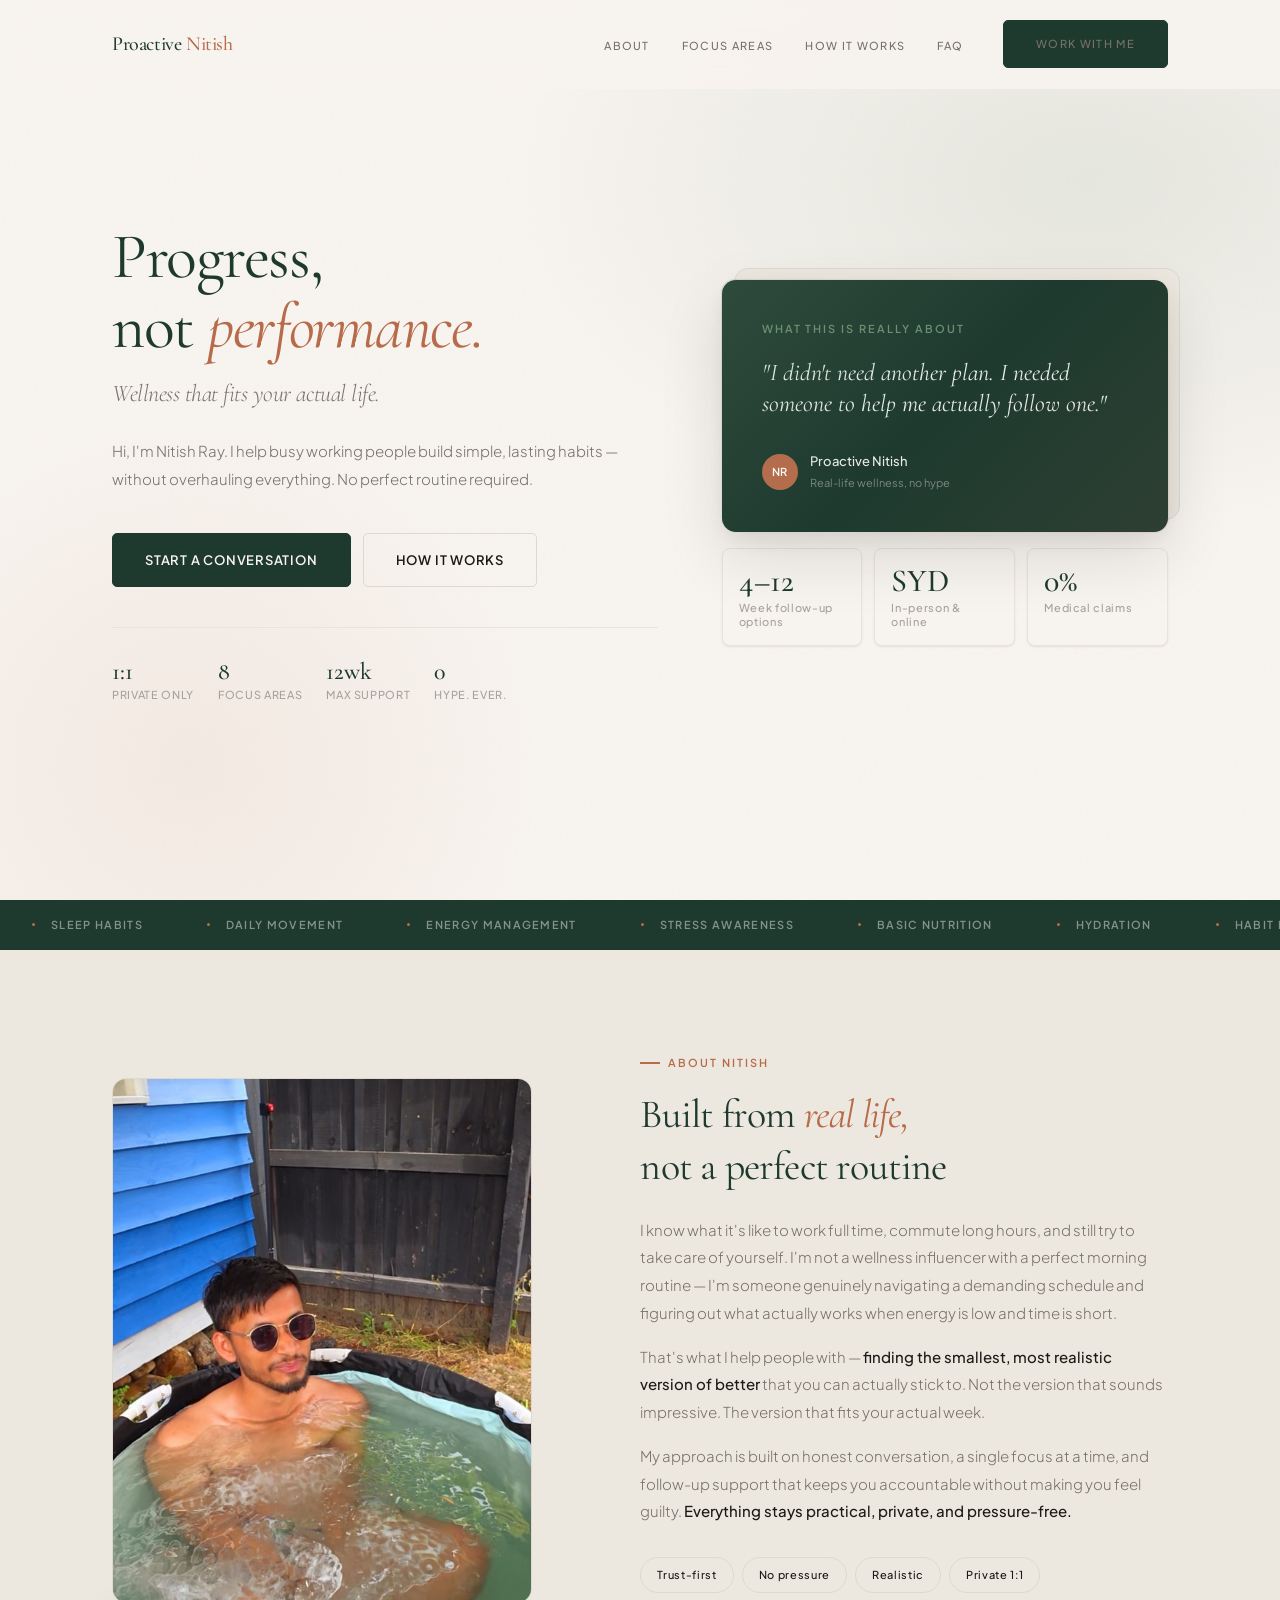
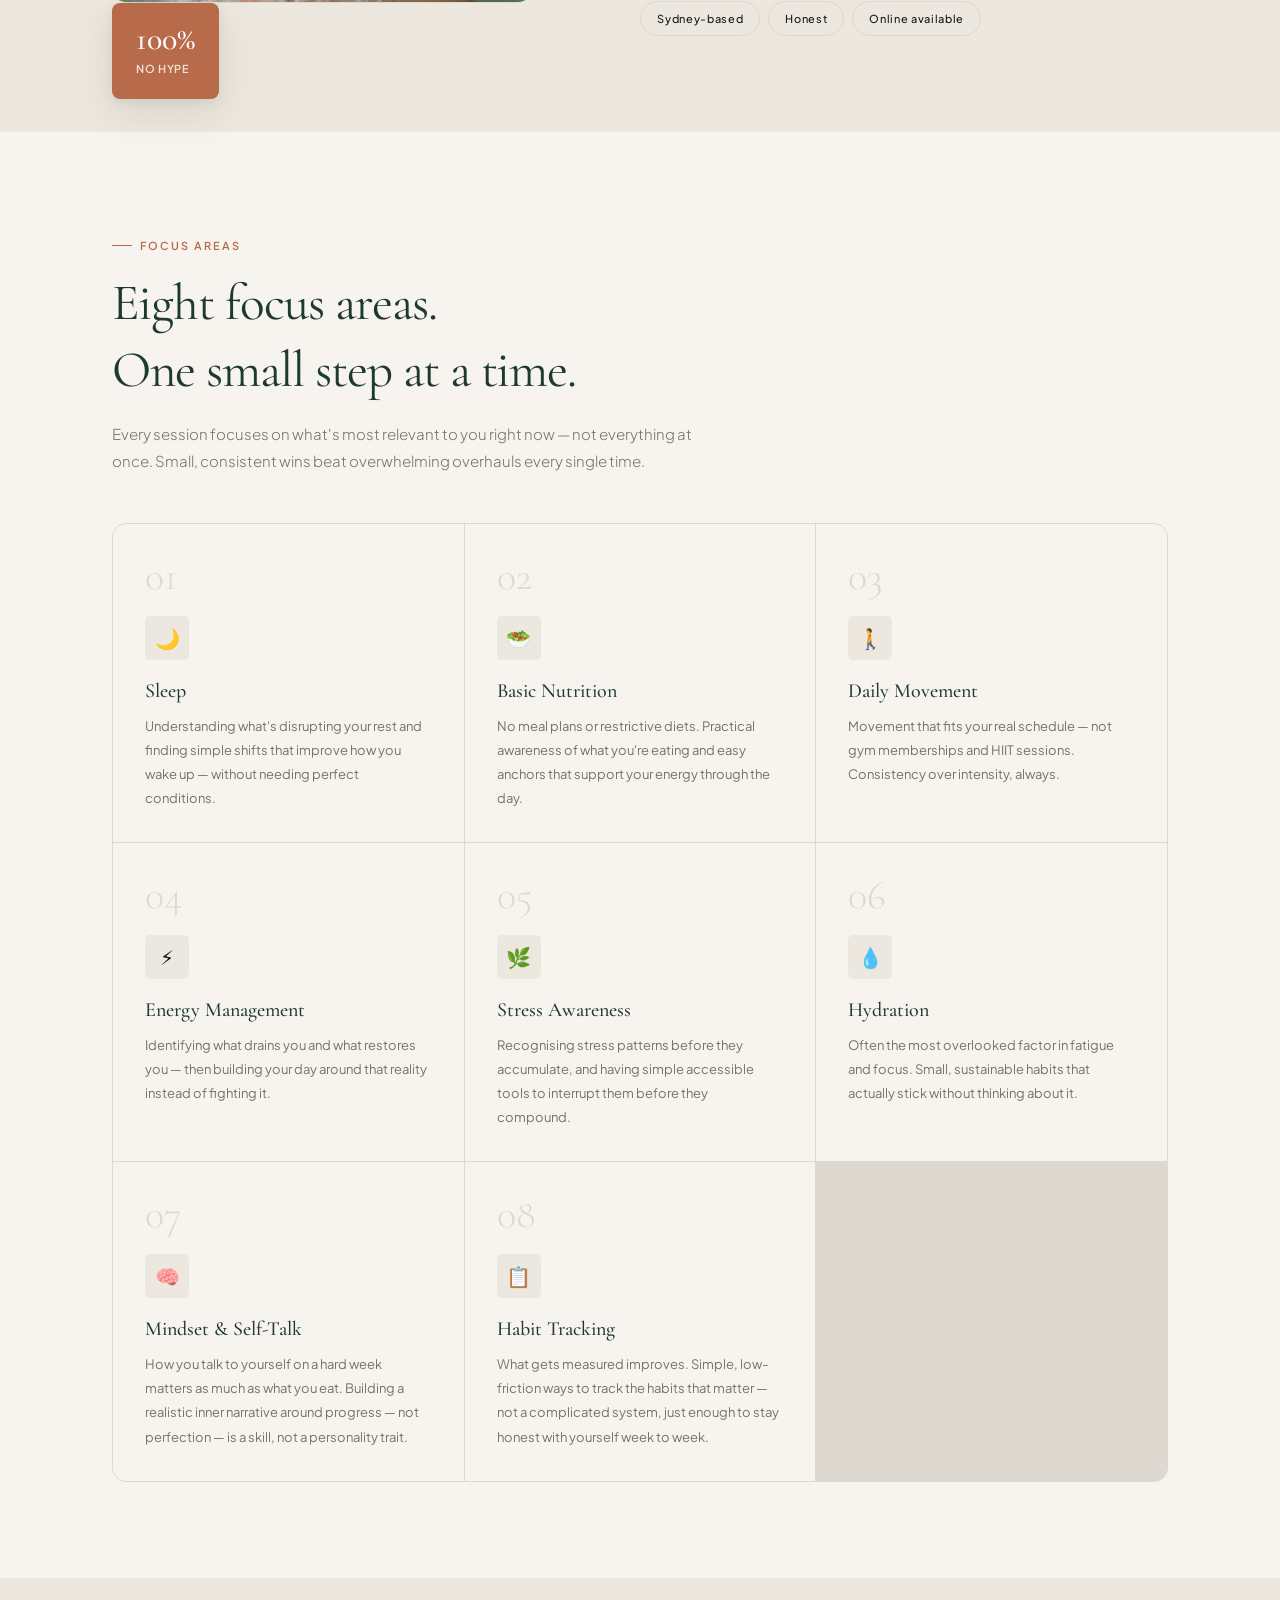
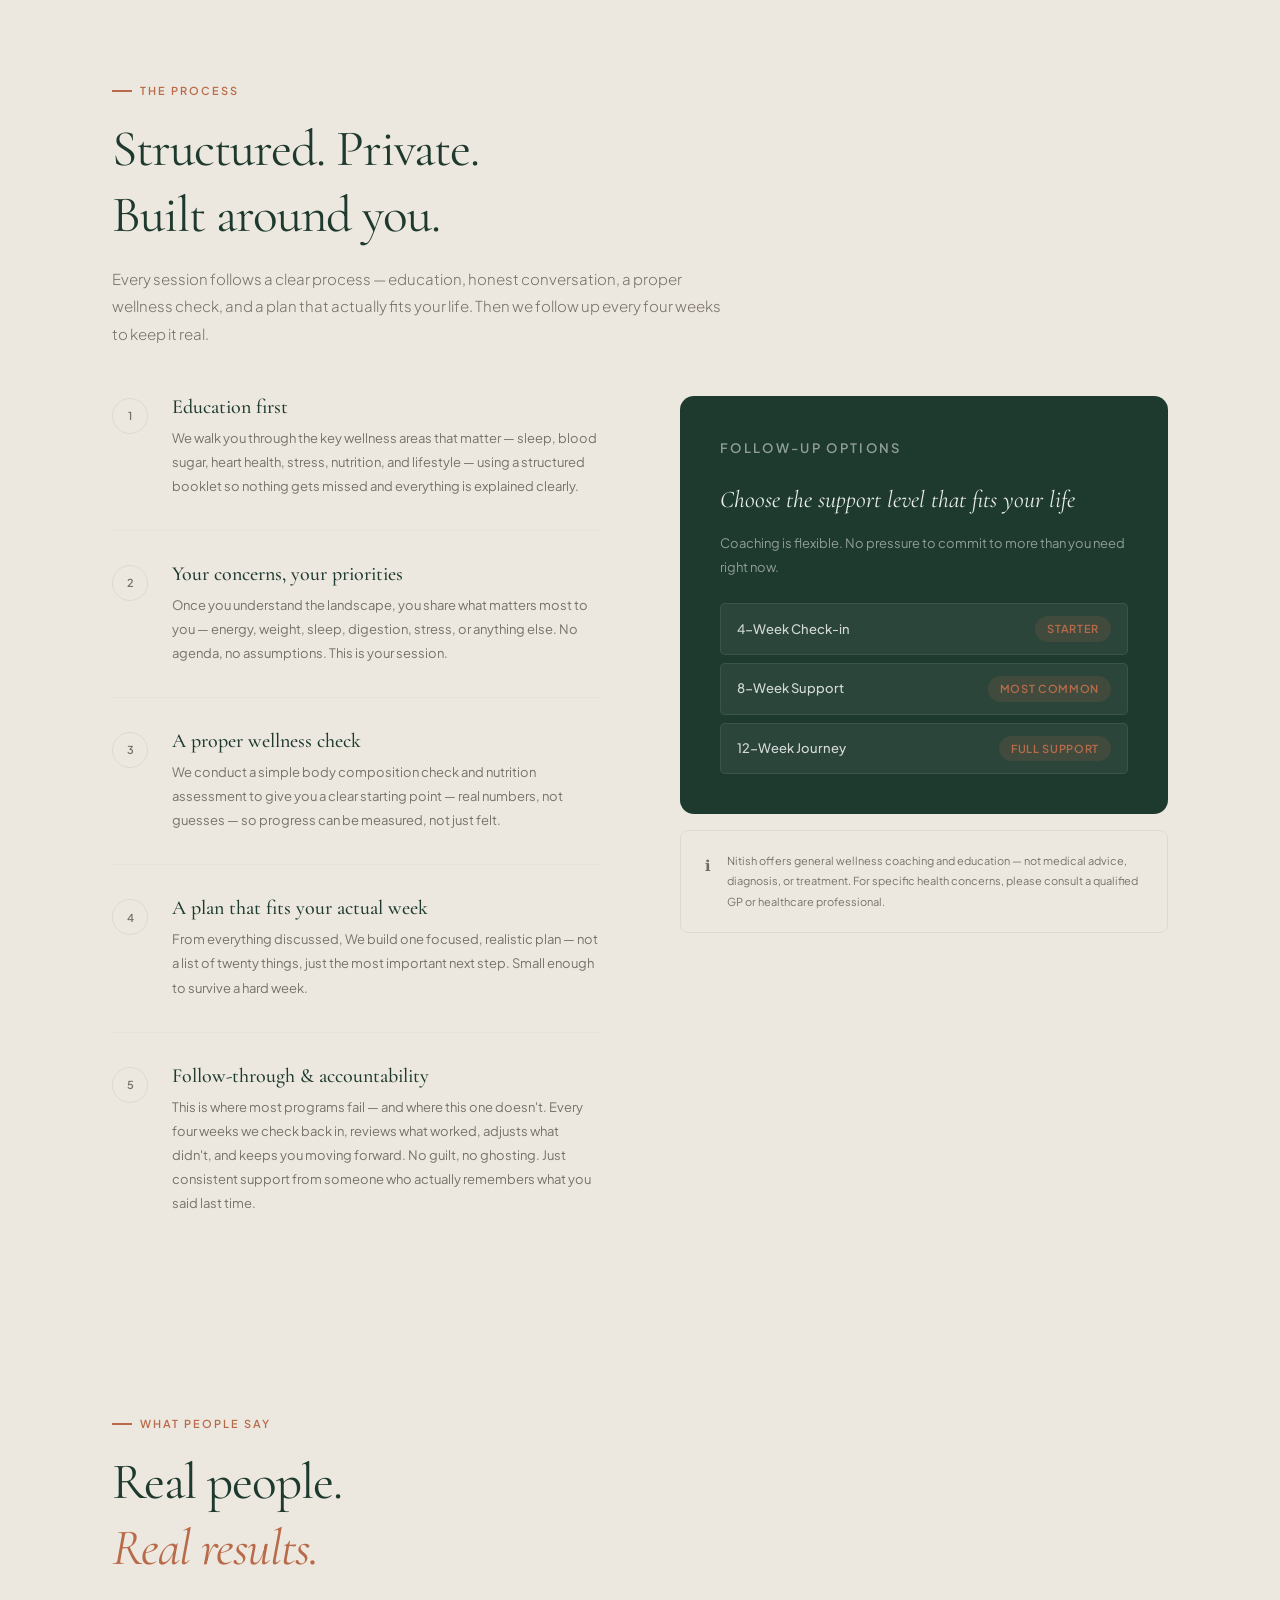
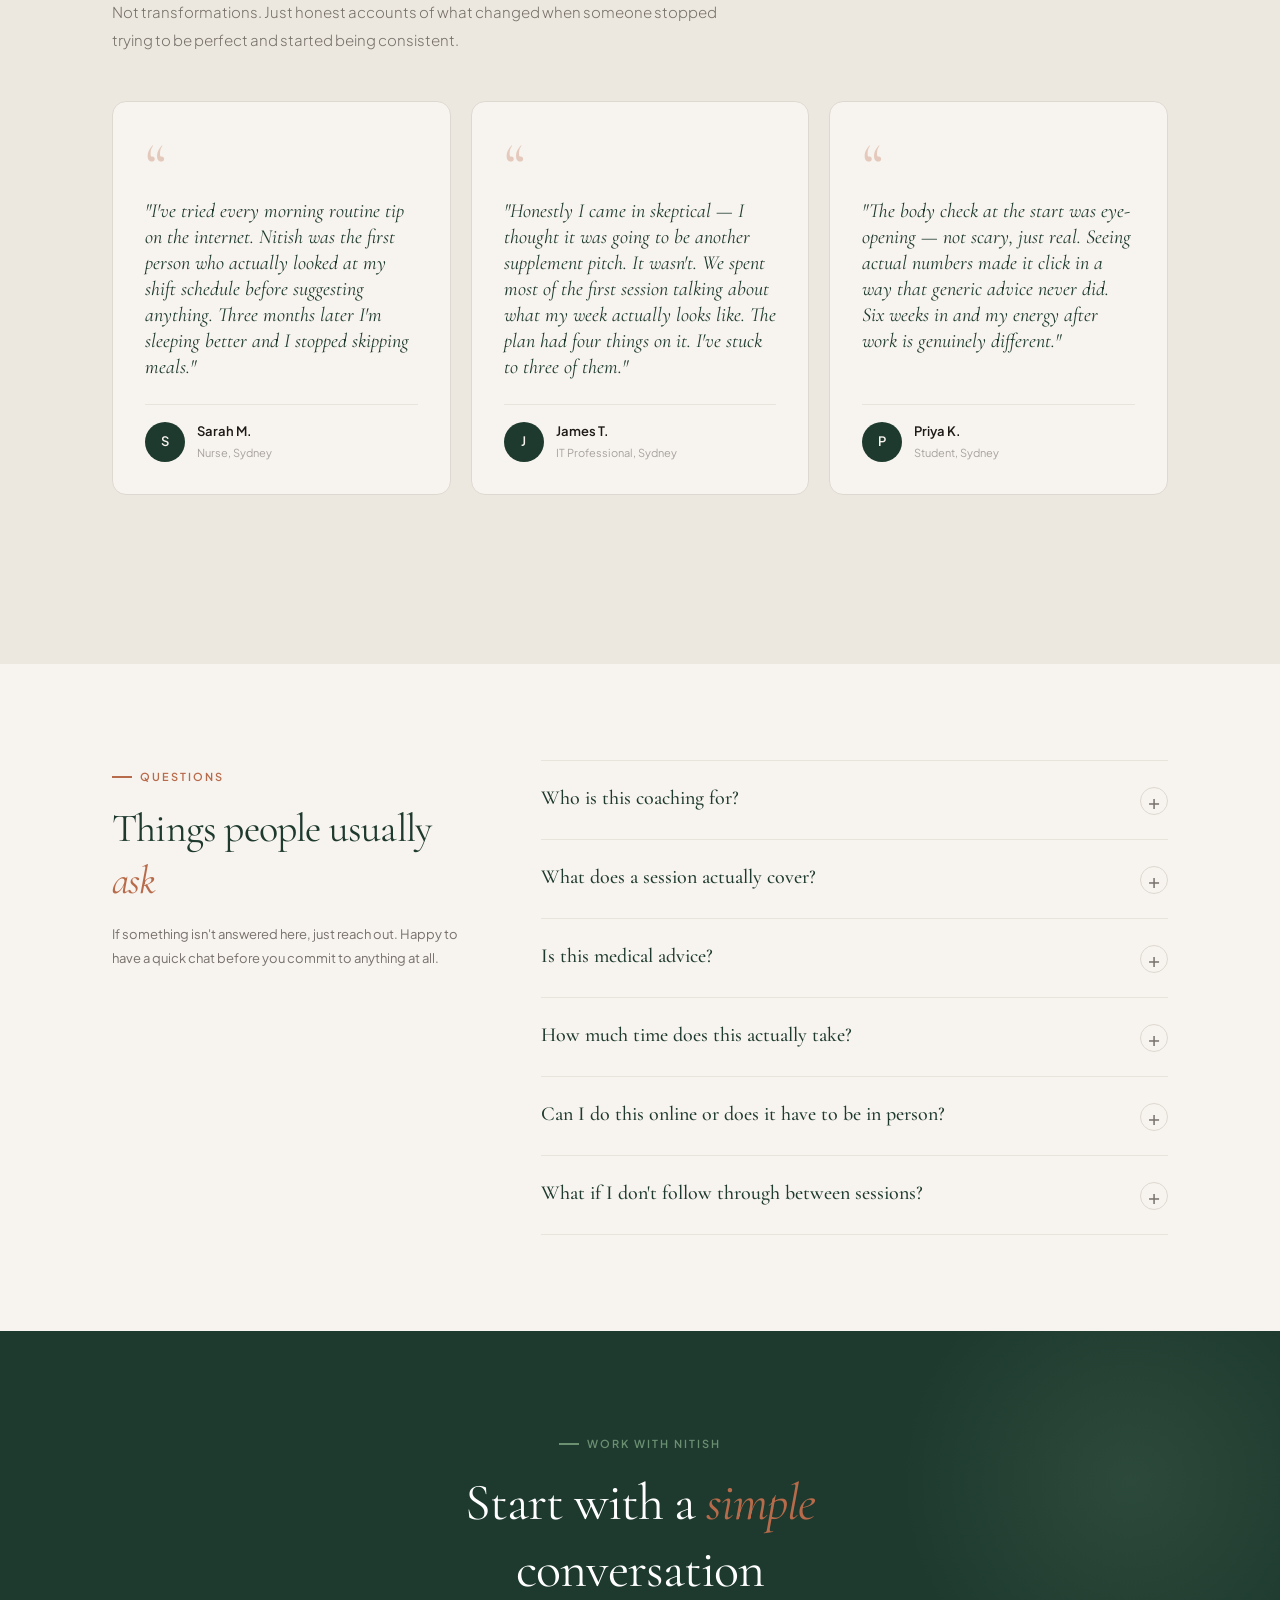
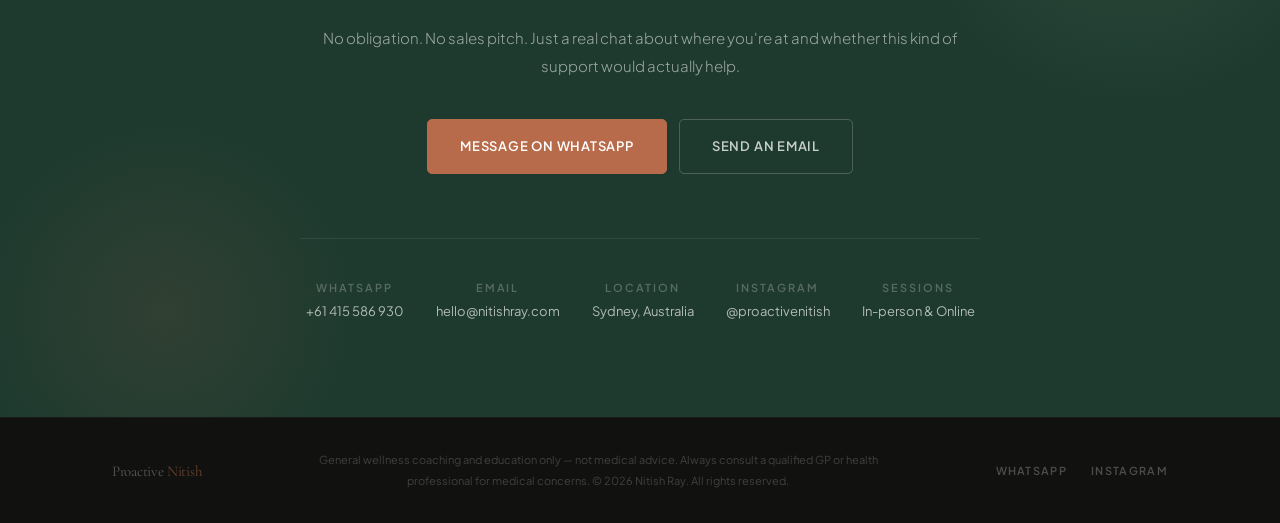
==== index.html @ 0db6d9c9 "Update text" ====
<!DOCTYPE html>
<html lang="en">
<head>
  <meta charset="UTF-8" />
  <meta name="viewport" content="width=device-width, initial-scale=1.0" />
  <meta http-equiv="X-UA-Compatible" content="IE=edge" />

  <!-- ── PRIMARY SEO ──────────────────────────────────────── -->
  <title>Nitish Ray — Wellness Coach for Busy People | Proactive Nitish</title>
  <meta name="description" content="Nitish Ray is a wellness coach in Sydney helping busy working people build simple, lasting habits around sleep, food, movement, energy, and stress — without overhauling their life." />
  <meta name="keywords" content="wellness coach Sydney, habit coach, wellness coaching Australia, busy people wellness, sleep habits, nutrition habits, stress management, Nitish Ray, Proactive Nitish" />
  <meta name="author" content="Nitish Ray" />
  <meta name="robots" content="index, follow" />
  <link rel="canonical" href="https://nitishray.com/" />

  <!-- ── OPEN GRAPH ────────────────────────────────────────── -->
  <meta property="og:type"         content="website" />
  <meta property="og:url"          content="https://nitishray.com/" />
  <meta property="og:title"        content=" Ray — Wellness Coach for Busy People" />
  <meta property="og:description"  content="Progress, not performance. Simple, realistic wellness coaching for people who work hard, feel drained, and want to feel better without a complete life overhaul." />
  <meta property="og:image"        content="https://nitishray.com/images/og-image.jpg" />
  <meta property="og:image:width"  content="1200" />
  <meta property="og:image:height" content="630" />
  <meta property="og:locale"       content="en_AU" />
  <meta property="og:site_name"    content="Proactive Nitish" />

  <!-- ── TWITTER CARD ─────────────────────────────────────── -->
  <meta name="twitter:card"        content="summary_large_image" />
  <meta name="twitter:title"       content="Nitish Ray — Wellness Coach for Busy People" />
  <meta name="twitter:description" content="Progress, not performance. Simple wellness coaching for busy working people." />
  <meta name="twitter:image"       content="https://nitishray.com/images/og-image.jpg" />

  <!-- ── STRUCTURED DATA — AI & search discoverability ────── -->
  <script type="application/ld+json">
  {
    "@context": "https://schema.org",
    "@graph": [
      {
        "@type": "WebSite",
        "@id": "https://nitishray.com/#website",
        "url": "https://nitishray.com",
        "name": "Proactive Nitish",
        "description": "Wellness coaching for busy working people by Nitish Ray, based in Sydney, Australia.",
        "inLanguage": "en-AU",
        "publisher": { "@id": "https://nitishray.com/#nitishray" }
      },
      {
        "@type": "Person",
        "@id": "https://nitishray.com/#nitishray",
        "name": "Nitish Ray",
        "alternateName": "Proactive Nitish",
        "url": "https://nitishray.com",
        "image": {
          "@type": "ImageObject",
          "url": "https://nitishray.com/images/nitish-ray.jpg",
          "width": 800,
          "height": 1000
        },
        "description": "Nitish Ray is a wellness coach based in Sydney, Australia, helping busy working people build simple, lasting habits around sleep, nutrition, movement, energy, and stress.",
        "jobTitle": "Wellness Coach",
        "knowsAbout": [
          "Wellness Coaching",
          "Habit Formation",
          "Sleep Habits",
          "Nutrition Basics",
          "Stress Management",
          "Energy Management",
          "Hydration",
          "Daily Movement"
        ],
        "address": {
          "@type": "PostalAddress",
          "addressLocality": "Sydney",
          "addressRegion": "New South Wales",
          "addressCountry": "AU"
        },
        "sameAs": [
          "https://www.instagram.com/proactivenitish"
        ]
      },
      {
        "@type": "Service",
        "@id": "https://nitishray.com/#coaching",
        "name": "Private Wellness Coaching",
        "provider": { "@id": "https://nitishray.com/#nitishray" },
        "serviceType": "Wellness Coaching",
        "description": "Private one-on-one wellness coaching sessions covering habits, sleep, nutrition basics, daily movement, energy management, stress awareness, and hydration. Tailored for busy working people. Available in-person in Sydney and online.",
        "areaServed": { "@type": "Country", "name": "Australia" },
        "offers": {
          "@type": "Offer",
          "description": "Private wellness coaching — 4-week, 8-week, and 12-week follow-up programs available",
          "availability": "https://schema.org/InStock"
        }
      },
      {
        "@type": "FAQPage",
        "@id": "https://nitishray.com/#faq",
        "mainEntity": [
          {
            "@type": "Question",
            "name": "Who is Nitish Ray's wellness coaching for?",
            "acceptedAnswer": {
              "@type": "Answer",
              "text": "Nitish works with busy working people — those with full-time jobs, long commutes, and limited energy who want to feel better without a complete life overhaul. If you have tried big programs and they have not stuck, this coaching is built for people like you."
            }
          },
          {
            "@type": "Question",
            "name": "What does a wellness coaching session with Nitish Ray cover?",
            "acceptedAnswer": {
              "@type": "Answer",
              "text": "Sessions focus on what is most relevant to you right now — sleep habits, nutrition basics, daily movement, energy management, stress awareness, or hydration. The goal is always one clear, small action you can take this week."
            }
          },
          {
            "@type": "Question",
            "name": "Is Nitish Ray's coaching medical advice?",
            "acceptedAnswer": {
              "@type": "Answer",
              "text": "No. Nitish Ray offers general wellness coaching and education — not medical advice, diagnosis, or treatment. For specific health concerns, always consult a qualified GP or healthcare professional."
            }
          },
          {
            "@type": "Question",
            "name": "How much time does wellness coaching with Nitish take?",
            "acceptedAnswer": {
              "@type": "Answer",
              "text": "Sessions are typically 30 to 60 minutes. The habits built together are designed to take minutes, not hours. If something does not fit your real week, it gets made smaller."
            }
          },
          {
            "@type": "Question",
            "name": "Is Nitish Ray's coaching available online?",
            "acceptedAnswer": {
              "@type": "Answer",
              "text": "Yes. Nitish is based in Sydney so in-person sessions are available locally. Online coaching is also available for people elsewhere in Australia or internationally."
            }
          },
          {
            "@type": "Question",
            "name": "What if I do not follow through between coaching sessions?",
            "acceptedAnswer": {
              "@type": "Answer",
              "text": "That is part of the conversation — not something to hide. Real coaching includes honest check-ins about what did not happen and why. The approach adjusts rather than shames."
            }
          }
        ]
      }
    ]
  }
  </script>

  <!-- ── FONTS ─────────────────────────────────────────────── -->
  <link rel="preconnect" href="https://fonts.googleapis.com" />
  <link rel="preconnect" href="https://fonts.gstatic.com" crossorigin />
  <link
    href="https://fonts.googleapis.com/css2?family=Cormorant+Garamond:ital,wght@0,300;0,400;0,500;0,600;1,300;1,400;1,500&family=Plus+Jakarta+Sans:wght@300;400;500;600&display=swap"
    rel="stylesheet"
  />

  <!-- ── STYLES ────────────────────────────────────────────── -->
  <link rel="stylesheet" href="css/tokens.css" />
  <link rel="stylesheet" href="css/reset.css" />
  <link rel="stylesheet" href="css/style.css" />

</head>

<body>


<!-- ═══════════════════════════════════════════════════════
     NAV
════════════════════════════════════════════════════════ -->
<header id="nav" class="nav" role="banner">
  <div class="container">
    <nav class="nav__inner" aria-label="Main navigation">

      <a href="/" class="nav__logo" aria-label="Proactive Nitish — Home">
        Proactive <span>Nitish</span>
      </a>

      <ul class="nav__links" role="list">
        <li><a href="#about">About</a></li>
        <li><a href="#pillars">Focus Areas</a></li>
        <li><a href="#how">How It Works</a></li>
        <li><a href="#faq">FAQ</a></li>
        <li><a href="#contact" class="btn btn-primary">Work With Me</a></li>
      </ul>

      <button
        id="navToggle"
        class="nav__toggle"
        aria-label="Open menu"
        aria-expanded="false"
        aria-controls="navDrawer"
      >
        <span></span>
        <span></span>
        <span></span>
      </button>

    </nav>
  </div>

  <nav id="navDrawer" class="nav__drawer" aria-label="Mobile navigation">
    <a href="#about">About</a>
    <a href="#pillars">Focus Areas</a>
    <a href="#how">How It Works</a>
    <a href="#faq">FAQ</a>
    <a href="#contact" class="btn btn-primary">Work With Me</a>
  </nav>
</header>


<!-- ═══════════════════════════════════════════════════════
     HERO
════════════════════════════════════════════════════════ -->
<main>
<section id="hero" class="hero" aria-label="Introduction">
  <div class="hero__bg" aria-hidden="true"></div>

  <div class="container">
    <div class="hero__grid">

      <div class="hero__content">

        <h1 class="hero__headline reveal reveal-delay-1">
          Progress,<br />not <em>performance.</em>
        </h1>

        <p class="hero__tagline reveal reveal-delay-2">
          Wellness that fits your actual life.
        </p>

        <p class="hero__sub reveal reveal-delay-3">
          Hi, I'm Nitish Ray. I help busy working people build simple, lasting habits — without overhauling everything. No perfect routine required.
        </p>

        <div class="hero__actions reveal reveal-delay-4">
          <a href="#contact" class="btn btn-primary">Start a Conversation</a>
          <a href="#how" class="btn btn-ghost">How It Works</a>
        </div>

        <div class="hero__trust reveal reveal-delay-4" aria-label="Quick facts">
          <div class="trust-item">
            <span class="trust-num">1:1</span>
            <span class="trust-label">Private only</span>
          </div>
          <div class="trust-item">
            <span class="trust-num">8</span>
            <span class="trust-label">Focus areas</span>
          </div>
          <div class="trust-item">
            <span class="trust-num">12wk</span>
            <span class="trust-label">Max support</span>
          </div>
          <div class="trust-item">
            <span class="trust-num">0</span>
            <span class="trust-label">Hype. Ever.</span>
          </div>
        </div>

      </div>

      <!-- Visual — desktop only -->
      <div class="hero__visual reveal reveal-delay-2" aria-hidden="true">
        <div class="hero__card-wrap">
          <div class="hero__card-back"></div>
          <div class="hero__card">
            <p class="hero__card-tag">What this is really about</p>
            <blockquote class="hero__card-quote">
              "I didn't need another plan. I needed someone to help me actually follow one."
            </blockquote>
            <div class="hero__card-author">
              <div class="card-author__avatar">NR</div>
              <div>
                <p class="card-author__name">Proactive Nitish</p>
                <p class="card-author__role">Real-life wellness, no hype</p>
              </div>
            </div>
          </div>
        </div>

        <div class="hero__stats">
          <div class="stat-chip">
            <div class="stat-chip__num">4–12</div>
            <div class="stat-chip__label">Week follow-up options</div>
          </div>
          <div class="stat-chip">
            <div class="stat-chip__num">SYD</div>
            <div class="stat-chip__label">In-person &amp; online</div>
          </div>
          <div class="stat-chip">
            <div class="stat-chip__num">0%</div>
            <div class="stat-chip__label">Medical claims</div>
          </div>
        </div>
      </div>

    </div>
  </div>
</section>


<!-- ═══════════════════════════════════════════════════════
     MARQUEE
════════════════════════════════════════════════════════ -->
<div class="marquee" aria-hidden="true" role="presentation">
  <div class="marquee__track">
    <span class="marquee__item"><span class="marquee__dot"></span>Sleep Habits</span>
    <span class="marquee__item"><span class="marquee__dot"></span>Daily Movement</span>
    <span class="marquee__item"><span class="marquee__dot"></span>Energy Management</span>
    <span class="marquee__item"><span class="marquee__dot"></span>Stress Awareness</span>
    <span class="marquee__item"><span class="marquee__dot"></span>Basic Nutrition</span>
    <span class="marquee__item"><span class="marquee__dot"></span>Hydration</span>
    <span class="marquee__item"><span class="marquee__dot"></span>Habit Building</span>
    <span class="marquee__item"><span class="marquee__dot"></span>Simple Tracking</span>
    <span class="marquee__item"><span class="marquee__dot"></span>Progress Not Performance</span>
    <span class="marquee__item"><span class="marquee__dot"></span>Sleep Habits</span>
    <span class="marquee__item"><span class="marquee__dot"></span>Daily Movement</span>
    <span class="marquee__item"><span class="marquee__dot"></span>Energy Management</span>
    <span class="marquee__item"><span class="marquee__dot"></span>Stress Awareness</span>
    <span class="marquee__item"><span class="marquee__dot"></span>Basic Nutrition</span>
    <span class="marquee__item"><span class="marquee__dot"></span>Hydration</span>
    <span class="marquee__item"><span class="marquee__dot"></span>Habit Building</span>
    <span class="marquee__item"><span class="marquee__dot"></span>Simple Tracking</span>
    <span class="marquee__item"><span class="marquee__dot"></span>Progress Not Performance</span>
  </div>
</div>


<!-- ═══════════════════════════════════════════════════════
     ABOUT
════════════════════════════════════════════════════════ -->
<section id="about" class="bg-subtle" aria-labelledby="about-heading">
  <div class="container">
    <div class="about__grid">

      <div class="about__image-wrap reveal">
        <figure class="about__image">
          <img
            src="images/nitish-ray.jpg"
            alt="Nitish Ray — Wellness Coach, Sydney"
            width="800"
            height="1000"
            loading="lazy"
          />
        </figure>
        <div class="about__badge" aria-hidden="true">
          <span class="about__badge-num">100%</span>
          <span class="about__badge-text">No hype</span>
        </div>
      </div>

      <div class="about__content">
        <span class="tag reveal">About Nitish</span>

        <h2 id="about-heading" class="reveal reveal-delay-1">
          Built from <em>real life,</em><br />not a perfect routine
        </h2>

        <p class="reveal reveal-delay-2">
          I know what it's like to work full time, commute long hours, and still try to take care of yourself. I'm not a wellness influencer with a perfect morning routine — I'm someone genuinely navigating a demanding schedule and figuring out what actually works when energy is low and time is short.
        </p>

        <p class="reveal reveal-delay-3">
          That's what I help people with — <strong>finding the smallest, most realistic version of better</strong> that you can actually stick to. Not the version that sounds impressive. The version that fits your actual week.
        </p>

        <p class="reveal reveal-delay-3">
          My approach is built on honest conversation, a single focus at a time, and follow-up support that keeps you accountable without making you feel guilty. <strong>Everything stays practical, private, and pressure-free.</strong>
        </p>

        <div class="about__values reveal reveal-delay-4" role="list" aria-label="Brand values">
          <span class="value-chip" role="listitem">Trust-first</span>
          <span class="value-chip" role="listitem">No pressure</span>
          <span class="value-chip" role="listitem">Realistic</span>
          <span class="value-chip" role="listitem">Private 1:1</span>
          <span class="value-chip" role="listitem">Sydney-based</span>
          <span class="value-chip" role="listitem">Honest</span>
          <span class="value-chip" role="listitem">Online available</span>
        </div>
      </div>

    </div>
  </div>
</section>


<!-- ═══════════════════════════════════════════════════════
     PILLARS
════════════════════════════════════════════════════════ -->
<section id="pillars" aria-labelledby="pillars-heading">
  <div class="container">

    <div class="section-header reveal">
      <span class="tag">Focus Areas</span>
      <h2 id="pillars-heading">Eight focus areas.<br />One small step at a time.</h2>
      <p>Every session focuses on what's most relevant to you right now — not everything at once. Small, consistent wins beat overwhelming overhauls every single time.</p>
    </div>

    <div class="pillars__grid" role="list" aria-label="Wellness focus areas">

      <article class="pillar-card reveal" role="listitem">
        <div class="pillar-card__num" aria-hidden="true">01</div>
        <div class="pillar-card__icon" aria-hidden="true">🌙</div>
        <h3 class="pillar-card__title">Sleep</h3>
        <p class="pillar-card__desc">Understanding what's disrupting your rest and finding simple shifts that improve how you wake up — without needing perfect conditions.</p>
      </article>

      <article class="pillar-card reveal reveal-delay-1" role="listitem">
        <div class="pillar-card__num" aria-hidden="true">02</div>
        <div class="pillar-card__icon" aria-hidden="true">🥗</div>
        <h3 class="pillar-card__title">Basic Nutrition</h3>
        <p class="pillar-card__desc">No meal plans or restrictive diets. Practical awareness of what you're eating and easy anchors that support your energy through the day.</p>
      </article>

      <article class="pillar-card reveal reveal-delay-2" role="listitem">
        <div class="pillar-card__num" aria-hidden="true">03</div>
        <div class="pillar-card__icon" aria-hidden="true">🚶</div>
        <h3 class="pillar-card__title">Daily Movement</h3>
        <p class="pillar-card__desc">Movement that fits your real schedule — not gym memberships and HIIT sessions. Consistency over intensity, always.</p>
      </article>

      <article class="pillar-card reveal" role="listitem">
        <div class="pillar-card__num" aria-hidden="true">04</div>
        <div class="pillar-card__icon" aria-hidden="true">⚡</div>
        <h3 class="pillar-card__title">Energy Management</h3>
        <p class="pillar-card__desc">Identifying what drains you and what restores you — then building your day around that reality instead of fighting it.</p>
      </article>

      <article class="pillar-card reveal reveal-delay-1" role="listitem">
        <div class="pillar-card__num" aria-hidden="true">05</div>
        <div class="pillar-card__icon" aria-hidden="true">🌿</div>
        <h3 class="pillar-card__title">Stress Awareness</h3>
        <p class="pillar-card__desc">Recognising stress patterns before they accumulate, and having simple accessible tools to interrupt them before they compound.</p>
      </article>

      <article class="pillar-card reveal reveal-delay-2" role="listitem">
        <div class="pillar-card__num" aria-hidden="true">06</div>
        <div class="pillar-card__icon" aria-hidden="true">💧</div>
        <h3 class="pillar-card__title">Hydration</h3>
        <p class="pillar-card__desc">Often the most overlooked factor in fatigue and focus. Small, sustainable habits that actually stick without thinking about it.</p>
      </article>

      <article class="pillar-card reveal" role="listitem">
        <div class="pillar-card__num" aria-hidden="true">07</div>
        <div class="pillar-card__icon" aria-hidden="true">🧠</div>
        <h3 class="pillar-card__title">Mindset & Self-Talk</h3>
        <p class="pillar-card__desc">How you talk to yourself on a hard week matters as much as what you eat. Building a realistic inner narrative around progress — not perfection — is a skill, not a personality trait.</p>
      </article>

      <article class="pillar-card reveal reveal-delay-1" role="listitem">
        <div class="pillar-card__num" aria-hidden="true">08</div>
        <div class="pillar-card__icon" aria-hidden="true">📋</div>
        <h3 class="pillar-card__title">Habit Tracking</h3>
        <p class="pillar-card__desc">What gets measured improves. Simple, low-friction ways to track the habits that matter — not a complicated system, just enough to stay honest with yourself week to week.</p>
      </article>

    </div>
  </div>
</section>


<!-- ═══════════════════════════════════════════════════════
     HOW IT WORKS
════════════════════════════════════════════════════════ -->
<section id="how" class="bg-subtle" aria-labelledby="how-heading">
  <div class="container">

    <div class="section-header reveal">
      <span class="tag">The Process</span>
      <h2 id="how-heading">Structured. Private.<br />Built around you.</h2>
      <p>Every session follows a clear process — education, honest conversation, a proper wellness check, and a plan that actually fits your life. Then we follow up every four weeks to keep it real.</p>
    </div>

    <div class="how__grid">

      <ol class="how__steps" aria-label="How the coaching process works">

        <li class="step reveal">
          <div class="step__num" aria-hidden="true">1</div>
          <div class="step__body">
            <h3 class="step__title">Education first</h3>
            <p class="step__desc">We walk you through the key wellness areas that matter — sleep, blood sugar, heart health, stress, nutrition, and lifestyle — using a structured booklet so nothing gets missed and everything is explained clearly.</p>
          </div>
        </li>

        <li class="step reveal reveal-delay-1">
          <div class="step__num" aria-hidden="true">2</div>
          <div class="step__body">
            <h3 class="step__title">Your concerns, your priorities</h3>
            <p class="step__desc">Once you understand the landscape, you share what matters most to you — energy, weight, sleep, digestion, stress, or anything else. No agenda, no assumptions. This is your session.</p>
          </div>
        </li>

        <li class="step reveal reveal-delay-2">
          <div class="step__num" aria-hidden="true">3</div>
          <div class="step__body">
            <h3 class="step__title">A proper wellness check</h3>
            <p class="step__desc">We conduct a simple body composition check and nutrition assessment to give you a clear starting point — real numbers, not guesses — so progress can be measured, not just felt.</p>
          </div>
        </li>

        <li class="step reveal reveal-delay-3">
          <div class="step__num" aria-hidden="true">4</div>
          <div class="step__body">
            <h3 class="step__title">A plan that fits your actual week</h3>
            <p class="step__desc">From everything discussed, We build one focused, realistic plan — not a list of twenty things, just the most important next step. Small enough to survive a hard week.</p>
          </div>
        </li>

        <li class="step reveal reveal-delay-4">
          <div class="step__num" aria-hidden="true">5</div>
          <div class="step__body">
            <h3 class="step__title">Follow-through & accountability</h3>
            <p class="step__desc">This is where most programs fail — and where this one doesn't. Every four weeks we check back in, reviews what worked, adjusts what didn't, and keeps you moving forward. No guilt, no ghosting. Just consistent support from someone who actually remembers what you said last time.</p>
          </div>
        </li>

      </ol>

      <aside class="how__aside reveal reveal-delay-1" aria-label="Session options">

        <div class="how__card">
          <p class="how__card-tag">Follow-up Options</p>
          <h3>Choose the support level that fits your life</h3>
          <p>Coaching is flexible. No pressure to commit to more than you need right now.</p>
          <ul class="how__options" role="list">
            <li class="how__option">
              <span class="how__option-label">4-Week Check-in</span>
              <span class="how__option-badge">Starter</span>
            </li>
            <li class="how__option">
              <span class="how__option-label">8-Week Support</span>
              <span class="how__option-badge">Most common</span>
            </li>
            <li class="how__option">
              <span class="how__option-label">12-Week Journey</span>
              <span class="how__option-badge">Full support</span>
            </li>
          </ul>
        </div>

        <div class="disclaimer" role="note">
          <span class="disclaimer__icon" aria-hidden="true">ℹ️</span>
          <p>Nitish offers general wellness coaching and education — not medical advice, diagnosis, or treatment. For specific health concerns, please consult a qualified GP or healthcare professional.</p>
        </div>

      </aside>

    </div>
  </div>
</section>


<!-- ═══════════════════════════════════════════════════════
     TESTIMONIALS
════════════════════════════════════════════════════════ -->
<section id="testimonials" class="bg-subtle" aria-labelledby="testimonials-heading">
  <div class="container">

    <div class="section-header reveal">
      <span class="tag">What People Say</span>
      <h2 id="testimonials-heading">Real people.<br /><em>Real results.</em></h2>
      <p>Not transformations. Just honest accounts of what changed when someone stopped trying to be perfect and started being consistent.</p>
    </div>

    <div class="testimonials__grid">

      <div class="testimonial-card reveal">
        <div class="testimonial-card__quote">
          "I've tried every morning routine tip on the internet. Nitish was the first person who actually looked at my shift schedule before suggesting anything. Three months later I'm sleeping better and I stopped skipping meals."
        </div>
        <div class="testimonial-card__author">
          <div class="testimonial-card__avatar" aria-hidden="true">S</div>
          <div>
            <div class="testimonial-card__name">Sarah M.</div>
            <div class="testimonial-card__role">Nurse, Sydney</div>
          </div>
        </div>
      </div>

      <div class="testimonial-card reveal reveal-delay-1">
        <div class="testimonial-card__quote">
          "Honestly I came in skeptical — I thought it was going to be another supplement pitch. It wasn't. We spent most of the first session talking about what my week actually looks like. The plan had four things on it. I've stuck to three of them."
        </div>
        <div class="testimonial-card__author">
          <div class="testimonial-card__avatar" aria-hidden="true">J</div>
          <div>
            <div class="testimonial-card__name">James T.</div>
            <div class="testimonial-card__role">IT Professional, Sydney</div>
          </div>
        </div>
      </div>

      <div class="testimonial-card reveal reveal-delay-2">
        <div class="testimonial-card__quote">
          "The body check at the start was eye-opening — not scary, just real. Seeing actual numbers made it click in a way that generic advice never did. Six weeks in and my energy after work is genuinely different."
        </div>
        <div class="testimonial-card__author">
          <div class="testimonial-card__avatar" aria-hidden="true">P</div>
          <div>
            <div class="testimonial-card__name">Priya K.</div>
            <div class="testimonial-card__role">Student, Sydney</div>
          </div>
        </div>
      </div>

    </div>

    <p class="testimonials__disclaimer reveal">
      * These are illustrative examples. Real client results vary. Individual outcomes depend on consistency, lifestyle, and personal circumstances.
    </p>

  </div>
</section>


<!-- ═══════════════════════════════════════════════════════
     FAQ
════════════════════════════════════════════════════════ -->
<section id="faq" aria-labelledby="faq-heading">
  <div class="container">
    <div class="faq__grid">

      <div class="faq__sidebar reveal">
        <span class="tag">Questions</span>
        <h2 id="faq-heading">Things people usually <em>ask</em></h2>
        <p>If something isn't answered here, just reach out. Happy to have a quick chat before you commit to anything at all.</p>
      </div>

      <div class="faq__list reveal reveal-delay-1">

        <div class="faq__item">
          <div class="faq__question" role="button" tabindex="0" aria-expanded="false">
            <span class="faq__question-text">Who is this coaching for?</span>
            <span class="faq__toggle" aria-hidden="true">+</span>
          </div>
          <div class="faq__answer">
            Busy working people — those with full-time jobs, long commutes, and limited energy who want to feel better without a complete life overhaul. If you've tried big programs and they haven't stuck, this is built for people exactly like you.
          </div>
        </div>

        <div class="faq__item">
          <div class="faq__question" role="button" tabindex="0" aria-expanded="false">
            <span class="faq__question-text">What does a session actually cover?</span>
            <span class="faq__toggle" aria-hidden="true">+</span>
          </div>
          <div class="faq__answer">
            Whatever is most relevant to you right now — sleep, nutrition basics, movement, energy, stress, or hydration. The goal is always one clear, small action you can actually take this week. No information overload, no homework you'll resent.
          </div>
        </div>

        <div class="faq__item">
          <div class="faq__question" role="button" tabindex="0" aria-expanded="false">
            <span class="faq__question-text">Is this medical advice?</span>
            <span class="faq__toggle" aria-hidden="true">+</span>
          </div>
          <div class="faq__answer">
            No. Nitish offers general wellness coaching and education. He is not a doctor and does not diagnose, treat, or prescribe anything. For medical concerns, always speak to a qualified GP or healthcare professional first.
          </div>
        </div>

        <div class="faq__item">
          <div class="faq__question" role="button" tabindex="0" aria-expanded="false">
            <span class="faq__question-text">How much time does this actually take?</span>
            <span class="faq__toggle" aria-hidden="true">+</span>
          </div>
          <div class="faq__answer">
            Sessions are conversational and focused — typically 30 to 60 minutes. The habits built together are designed to take minutes, not hours. If something doesn't fit your real week, it gets made smaller until it does.
          </div>
        </div>

        <div class="faq__item">
          <div class="faq__question" role="button" tabindex="0" aria-expanded="false">
            <span class="faq__question-text">Can I do this online or does it have to be in person?</span>
            <span class="faq__toggle" aria-hidden="true">+</span>
          </div>
          <div class="faq__answer">
            Both are available. Nitish is based in Sydney so in-person sessions are possible locally. Online coaching is also available for people elsewhere in Australia or internationally.
          </div>
        </div>

        <div class="faq__item">
          <div class="faq__question" role="button" tabindex="0" aria-expanded="false">
            <span class="faq__question-text">What if I don't follow through between sessions?</span>
            <span class="faq__toggle" aria-hidden="true">+</span>
          </div>
          <div class="faq__answer">
            That's part of the conversation — not something to hide. Real coaching includes honest check-ins about what didn't happen and why. The plan adjusts, no shame involved. If the habit didn't work, that's useful information — not a failure.
          </div>
        </div>

      </div>
    </div>
  </div>
</section>


<!-- ═══════════════════════════════════════════════════════
     CTA / CONTACT
════════════════════════════════════════════════════════ -->
<section id="contact" class="cta" aria-labelledby="cta-heading">
  <div class="container">
    <div class="cta__inner reveal">

      <span class="tag">Work With Nitish</span>

      <h2 id="cta-heading">
        Start with a <em>simple</em><br />conversation
      </h2>

      <p>No obligation. No sales pitch. Just a real chat about where you're at and whether this kind of support would actually help.</p>

      <div class="cta__actions">
        <a
          href="https://wa.me/61415586930?text=Hi%20Nitish%2C%20I%27d%20like%20to%20learn%20more%20about%20your%20wellness%20coaching"
          target="_blank"
          rel="noopener noreferrer"
          class="btn btn-accent"
          aria-label="Message Nitish on WhatsApp"
        >
          Message on WhatsApp
        </a>
        <a
          href="mailto:hello@nitishray.com"
          class="btn btn-outline-light"
          aria-label="Send an email to Nitish Ray"
        >
          Send an Email
        </a>
      </div>

      <div class="cta__details" aria-label="Contact information">
        <div class="cta-detail">
          <span class="cta-detail__label">WhatsApp</span>
          <span class="cta-detail__value">
            <a href="https://wa.me/61415586930" target="_blank" rel="noopener noreferrer">+61 415 586 930</a>
          </span>
        </div>
        <div class="cta-detail">
          <span class="cta-detail__label">Email</span>
          <span class="cta-detail__value">
            <a href="mailto:hello@nitishray.com">hello@nitishray.com</a>
          </span>
        </div>
        <div class="cta-detail">
          <span class="cta-detail__label">Location</span>
          <span class="cta-detail__value">Sydney, Australia</span>
        </div>
        <div class="cta-detail">
          <span class="cta-detail__label">Instagram</span>
          <span class="cta-detail__value">
            <a href="https://www.instagram.com/proactivenitish" target="_blank" rel="noopener noreferrer">
              @proactivenitish
            </a>
          </span>
        </div>
        <div class="cta-detail">
          <span class="cta-detail__label">Sessions</span>
          <span class="cta-detail__value">In-person &amp; Online</span>
        </div>
      </div>

    </div>
  </div>
</section>
</main>


<!-- ═══════════════════════════════════════════════════════
     FOOTER
════════════════════════════════════════════════════════ -->
<footer class="footer" role="contentinfo">
  <div class="container">
    <div class="footer__inner">

      <a href="/" class="footer__logo" aria-label="Proactive Nitish — Home">
        Proactive <span>Nitish</span>
      </a>

      <p class="footer__note">
        General wellness coaching and education only — not medical advice. Always consult a qualified GP or health professional for medical concerns.
        &copy; <span id="currentYear"></span> Nitish Ray. All rights reserved.
      </p>

      <nav class="footer__links" aria-label="Footer navigation">
        <a
          href="https://wa.me/61415586930"
          target="_blank"
          rel="noopener noreferrer"
          aria-label="WhatsApp Nitish"
        >
          WhatsApp
        </a>
        <a
          href="https://www.instagram.com/proactivenitish"
          target="_blank"
          rel="noopener noreferrer"
          aria-label="Follow on Instagram"
        >
          Instagram
        </a>
      </nav>

    </div>
  </div>
</footer>


<!-- ── SCRIPTS ────────────────────────────────────────────── -->
<script src="js/main.js" defer></script>

</body>
</html>
---- css/tokens.css ----
/* ============================================================
   TOKENS.CSS — Design Foundation
   nitishray.com / Proactive Nitish
   All design decisions live here. Nothing hardcoded elsewhere.
   ============================================================ */

:root {

  /* ── COLOUR ─────────────────────────────────────────────── */

  /* Base surfaces */
  --color-bg:           #F7F3EE;   /* warm oat — primary background   */
  --color-bg-subtle:    #EDE8DF;   /* slightly deeper — cards, panels  */
  --color-bg-dark:      #1E3A2F;   /* deep forest green — dark panels  */
  --color-bg-darkest:   #111110;   /* near black — footer              */

  /* Brand */
  --color-primary:      #1E3A2F;   /* deep forest green                */
  --color-primary-hover:#16301F;   /* darker on hover                  */
  --color-accent:       #B86B4A;   /* terracotta clay                  */
  --color-accent-hover: #C97A58;   /* lighter on hover                 */
  --color-sage:         #6B8F71;   /* muted green — supporting tone    */

  /* Text */
  --color-text:         #1C1917;   /* warm charcoal — body text        */
  --color-text-muted:   #78716C;   /* secondary text                   */
  --color-text-faint:   #A8A29E;   /* tertiary / disabled              */
  --color-text-inverse: #F7F3EE;   /* text on dark backgrounds         */

  /* Borders */
  --color-border:       #DDD8D0;   /* default border                   */
  --color-border-subtle:#E8E3DB;   /* very light dividers              */

  /* States */
  --color-focus:        #B86B4A;   /* focus ring                       */


  /* ── TYPOGRAPHY ─────────────────────────────────────────── */

  --font-display:  'Cormorant Garamond', Georgia, 'Times New Roman', serif;
  --font-body:     'Plus Jakarta Sans', system-ui, -apple-system, sans-serif;

  /* Scale — fluid between 375px and 1280px viewport */
  --text-xs:    0.6875rem;   /*  11px */
  --text-sm:    0.8125rem;   /*  13px */
  --text-base:  0.9375rem;   /*  15px */
  --text-md:    1.0625rem;   /*  17px */
  --text-lg:    1.25rem;     /*  20px */
  --text-xl:    1.5rem;      /*  24px */
  --text-2xl:   2rem;        /*  32px */
  --text-3xl:   2.5rem;      /*  40px */
  --text-4xl:   3.25rem;     /*  52px */
  --text-5xl:   4rem;        /*  64px */

  /* Leading */
  --leading-tight:  1.1;
  --leading-snug:   1.3;
  --leading-normal: 1.6;
  --leading-loose:  1.85;

  /* Tracking */
  --tracking-tight:  -0.02em;
  --tracking-normal:  0em;
  --tracking-wide:    0.06em;
  --tracking-wider:   0.12em;
  --tracking-widest:  0.18em;

  /* Weight */
  --weight-light:   300;
  --weight-regular: 400;
  --weight-medium:  500;
  --weight-semi:    600;


  /* ── SPACING ─────────────────────────────────────────────── */

  --space-1:   4px;
  --space-2:   8px;
  --space-3:   12px;
  --space-4:   16px;
  --space-5:   20px;
  --space-6:   24px;
  --space-8:   32px;
  --space-10:  40px;
  --space-12:  48px;
  --space-16:  64px;
  --space-20:  80px;
  --space-24:  96px;
  --space-32: 128px;

  /* Section vertical rhythm */
  --section-padding: var(--space-24);


  /* ── LAYOUT ──────────────────────────────────────────────── */

  --max-width:       1120px;
  --max-width-text:   680px;
  --max-width-narrow: 520px;

  --gutter:     32px;   /* horizontal page padding */
  --gutter-sm:  20px;   /* mobile */

  --col-gap:    var(--space-16);
  --row-gap:    var(--space-12);


  /* ── SHAPE ───────────────────────────────────────────────── */

  --radius-sm:  3px;
  --radius:     5px;
  --radius-md:  8px;
  --radius-lg:  14px;
  --radius-full: 9999px;


  /* ── SHADOW ──────────────────────────────────────────────── */

  --shadow-sm:  0 1px 3px rgba(28, 25, 23, 0.06), 0 1px 2px rgba(28, 25, 23, 0.04);
  --shadow-md:  0 4px 16px rgba(28, 25, 23, 0.08), 0 2px 6px rgba(28, 25, 23, 0.04);
  --shadow-lg:  0 12px 40px rgba(28, 25, 23, 0.1),  0 4px 12px rgba(28, 25, 23, 0.06);
  --shadow-xl:  0 24px 64px rgba(28, 25, 23, 0.12), 0 8px 20px rgba(28, 25, 23, 0.06);


  /* ── MOTION ──────────────────────────────────────────────── */

  --ease-out:    cubic-bezier(0.16, 1, 0.3, 1);
  --ease-in-out: cubic-bezier(0.4, 0, 0.2, 1);
  --ease-spring: cubic-bezier(0.34, 1.56, 0.64, 1);

  --duration-fast:   150ms;
  --duration-base:   250ms;
  --duration-slow:   400ms;
  --duration-slower: 700ms;


  /* ── Z-INDEX ─────────────────────────────────────────────── */

  --z-base:    0;
  --z-raised:  10;
  --z-overlay: 50;
  --z-nav:     100;
  --z-modal:   200;

}


/* ── RESPONSIVE TOKEN OVERRIDES ───────────────────────────── */

@media (max-width: 768px) {
  :root {
    --gutter:          var(--gutter-sm);
    --section-padding: var(--space-16);
    --col-gap:         var(--space-10);
  }
}
---- css/style.css ----
/* ============================================================
   STYLE.CSS — Layout & Components
   nitishray.com / Proactive Nitish
   Mobile-first. Every component works on 320px and up.
   ============================================================ */


/* ── BASE ─────────────────────────────────────────────────── */

body {
  background-color: var(--color-bg);
  color: var(--color-text);
  font-family: var(--font-body);
  font-weight: var(--weight-regular);
  font-size: var(--text-base);
  line-height: var(--leading-normal);
}


/* ── CONTAINER ────────────────────────────────────────────── */

.container {
  width: 100%;
  max-width: var(--max-width);
  margin-inline: auto;
  padding-inline: var(--gutter-sm);
}

@media (min-width: 640px) {
  .container {
    padding-inline: var(--gutter);
  }
}


/* ── UTILITY ──────────────────────────────────────────────── */

.tag {
  display: inline-flex;
  align-items: center;
  gap: var(--space-2);
  font-family: var(--font-body);
  font-size: var(--text-xs);
  font-weight: var(--weight-semi);
  letter-spacing: var(--tracking-widest);
  text-transform: uppercase;
  color: var(--color-accent);
  margin-bottom: var(--space-4);
}

.tag::before {
  content: '';
  display: block;
  width: 20px;
  height: 1.5px;
  background: var(--color-accent);
  flex-shrink: 0;
}

.section-header {
  max-width: var(--max-width-text);
  margin-bottom: var(--space-12);
}

.section-header h2 {
  font-family: var(--font-display);
  font-size: clamp(var(--text-2xl), 4vw, var(--text-4xl));
  font-weight: var(--weight-regular);
  line-height: var(--leading-snug);
  color: var(--color-primary);
  letter-spacing: var(--tracking-tight);
  margin-bottom: var(--space-4);
}

.section-header h2 em {
  font-style: italic;
  color: var(--color-accent);
}

.section-header p {
  font-size: var(--text-base);
  color: var(--color-text-muted);
  line-height: var(--leading-loose);
  font-weight: var(--weight-light);
  max-width: 56ch;
}


/* ── REVEAL ANIMATION ─────────────────────────────────────── */

.reveal {
  opacity: 0;
  transform: translateY(24px);
  transition:
    opacity var(--duration-slower) var(--ease-out),
    transform var(--duration-slower) var(--ease-out);
}

.reveal.visible {
  opacity: 1;
  transform: translateY(0);
}

.reveal-delay-1 { transition-delay: 80ms;  }
.reveal-delay-2 { transition-delay: 160ms; }
.reveal-delay-3 { transition-delay: 240ms; }
.reveal-delay-4 { transition-delay: 320ms; }


/* ── BUTTONS ──────────────────────────────────────────────── */

.btn {
  display: inline-flex;
  align-items: center;
  justify-content: center;
  gap: var(--space-2);
  font-family: var(--font-body);
  font-size: var(--text-sm);
  font-weight: var(--weight-semi);
  letter-spacing: var(--tracking-wide);
  text-transform: uppercase;
  padding: var(--space-4) var(--space-8);
  border-radius: var(--radius);
  min-height: 48px;
  cursor: pointer;
  transition:
    background var(--duration-base) var(--ease-out),
    color var(--duration-base) var(--ease-out),
    border-color var(--duration-base) var(--ease-out),
    transform var(--duration-fast) var(--ease-out),
    box-shadow var(--duration-base) var(--ease-out);
  white-space: nowrap;
  position: relative;
  overflow: hidden;
}

.btn:active {
  transform: translateY(1px);
}

.btn-primary {
  background: var(--color-primary);
  color: var(--color-text-inverse);
  border: 1.5px solid var(--color-primary);
}

.btn-primary:hover {
  background: var(--color-accent);
  border-color: var(--color-accent);
  transform: translateY(-1px);
  box-shadow: var(--shadow-md);
}

.btn-ghost {
  background: transparent;
  color: var(--color-text);
  border: 1.5px solid var(--color-border);
}

.btn-ghost:hover {
  border-color: var(--color-primary);
  color: var(--color-primary);
  transform: translateY(-1px);
}

.btn-accent {
  background: var(--color-accent);
  color: #fff;
  border: 1.5px solid var(--color-accent);
}

.btn-accent:hover {
  background: var(--color-accent-hover);
  border-color: var(--color-accent-hover);
  transform: translateY(-2px);
  box-shadow: var(--shadow-lg);
}

.btn-outline-light {
  background: transparent;
  color: rgba(255,255,255,0.75);
  border: 1.5px solid rgba(255,255,255,0.2);
}

.btn-outline-light:hover {
  border-color: rgba(255,255,255,0.55);
  color: #fff;
}


/* ═══════════════════════════════════════════════════════════
   NAV
═══════════════════════════════════════════════════════════ */

.nav {
  position: fixed;
  top: 0; left: 0; right: 0;
  z-index: var(--z-nav);
  padding-block: var(--space-5);
  background: rgba(247, 243, 238, 0.88);
  backdrop-filter: blur(16px);
  -webkit-backdrop-filter: blur(16px);
  border-bottom: 1px solid transparent;
  transition:
    padding var(--duration-base) var(--ease-out),
    border-color var(--duration-base) var(--ease-out),
    background var(--duration-base) var(--ease-out);
}

.nav.scrolled {
  padding-block: var(--space-3);
  border-color: var(--color-border-subtle);
  background: rgba(247, 243, 238, 0.96);
}

.nav__inner {
  display: flex;
  align-items: center;
  justify-content: space-between;
  gap: var(--space-6);
}

/* Logo */
.nav__logo {
  font-family: var(--font-display);
  font-size: var(--text-lg);
  font-weight: var(--weight-medium);
  color: var(--color-primary);
  letter-spacing: var(--tracking-tight);
  line-height: 1;
  flex-shrink: 0;
  transition: opacity var(--duration-fast);
}

.nav__logo:hover {
  opacity: 0.75;
}

.nav__logo span {
  color: var(--color-accent);
}

/* Links */
.nav__links {
  display: none;
  align-items: center;
  gap: var(--space-8);
}

.nav__links a {
  font-size: var(--text-xs);
  font-weight: var(--weight-medium);
  letter-spacing: var(--tracking-wider);
  text-transform: uppercase;
  color: var(--color-text-muted);
  transition: color var(--duration-fast);
  padding-block: var(--space-1);
}

.nav__links a:hover {
  color: var(--color-primary);
}

.nav__links .btn {
  margin-left: var(--space-2);
}

/* Hamburger */
.nav__toggle {
  display: flex;
  flex-direction: column;
  justify-content: center;
  gap: 5px;
  width: 44px;
  height: 44px;
  cursor: pointer;
  padding: var(--space-2);
  border-radius: var(--radius);
  transition: background var(--duration-fast);
}

.nav__toggle:hover {
  background: var(--color-bg-subtle);
}

.nav__toggle span {
  display: block;
  width: 22px;
  height: 1.5px;
  background: var(--color-primary);
  border-radius: 2px;
  transition:
    transform var(--duration-base) var(--ease-out),
    opacity var(--duration-base);
  transform-origin: center;
}

.nav__toggle.open span:nth-child(1) {
  transform: translateY(6.5px) rotate(45deg);
}
.nav__toggle.open span:nth-child(2) {
  opacity: 0;
  transform: scaleX(0);
}
.nav__toggle.open span:nth-child(3) {
  transform: translateY(-6.5px) rotate(-45deg);
}

/* Mobile drawer */
.nav__drawer {
  display: none;
  flex-direction: column;
  gap: var(--space-1);
  padding: var(--space-6) var(--gutter-sm) var(--space-8);
  background: var(--color-bg);
  border-bottom: 1px solid var(--color-border-subtle);
}

.nav__drawer.open {
  display: flex;
}

.nav__drawer a {
  font-size: var(--text-base);
  font-weight: var(--weight-medium);
  color: var(--color-text-muted);
  padding-block: var(--space-3);
  border-bottom: 1px solid var(--color-border-subtle);
  transition: color var(--duration-fast);
}

.nav__drawer a:last-child {
  border-bottom: none;
}

.nav__drawer a:hover {
  color: var(--color-primary);
}

.nav__drawer .btn {
  margin-top: var(--space-4);
  width: 100%;
}

/* Desktop nav */
@media (min-width: 900px) {
  .nav__links {
    display: flex;
  }
  .nav__toggle {
    display: none;
  }
}


/* ═══════════════════════════════════════════════════════════
   HERO
═══════════════════════════════════════════════════════════ */

.hero {
  min-height: 100svh;
  display: flex;
  align-items: center;
  padding-top: 90px;
  padding-bottom: var(--space-16);
  position: relative;
  overflow: hidden;
}

/* Ambient background */
.hero__bg {
  position: absolute;
  inset: 0;
  pointer-events: none;
  background:
    radial-gradient(ellipse 70% 60% at 85% 20%, rgba(107,143,113,0.13) 0%, transparent 65%),
    radial-gradient(ellipse 50% 70% at 15% 85%, rgba(184,107,74,0.08) 0%, transparent 55%),
    radial-gradient(ellipse 40% 40% at 50% 50%, rgba(247,243,238,0) 0%, transparent 100%);
}

/* Decorative grain texture */
.hero__bg::after {
  content: '';
  position: absolute;
  inset: 0;
  background-image: url("data:image/svg+xml,%3Csvg viewBox='0 0 256 256' xmlns='http://www.w3.org/2000/svg'%3E%3Cfilter id='noise'%3E%3CfeTurbulence type='fractalNoise' baseFrequency='0.9' numOctaves='4' stitchTiles='stitch'/%3E%3C/filter%3E%3Crect width='100%25' height='100%25' filter='url(%23noise)' opacity='0.03'/%3E%3C/svg%3E");
  opacity: 0.4;
}

.hero__grid {
  display: grid;
  grid-template-columns: 1fr;
  gap: var(--space-12);
  align-items: center;
  position: relative;
  z-index: var(--z-raised);
}

/* Eyebrow */
.hero__eyebrow {
  display: flex;
  align-items: center;
  gap: var(--space-3);
  margin-bottom: var(--space-6);
}

.hero__eyebrow-line {
  width: 32px;
  height: 1px;
  background: var(--color-accent);
  flex-shrink: 0;
}

.hero__eyebrow-text {
  font-size: var(--text-xs);
  font-weight: var(--weight-semi);
  letter-spacing: var(--tracking-widest);
  text-transform: uppercase;
  color: var(--color-accent);
}

/* Headline */
.hero__headline {
  font-family: var(--font-display);
  font-size: clamp(2.6rem, 7vw, var(--text-5xl));
  font-weight: var(--weight-regular);
  line-height: var(--leading-tight);
  color: var(--color-primary);
  letter-spacing: var(--tracking-tight);
  margin-bottom: var(--space-3);
}

.hero__headline em {
  font-style: italic;
  color: var(--color-accent);
}

/* Tagline */
.hero__tagline {
  font-family: var(--font-display);
  font-size: clamp(var(--text-md), 2.5vw, var(--text-xl));
  font-weight: var(--weight-light);
  font-style: italic;
  color: var(--color-text-muted);
  margin-bottom: var(--space-6);
  letter-spacing: var(--tracking-tight);
}

/* Sub */
.hero__sub {
  font-size: var(--text-base);
  color: var(--color-text-muted);
  line-height: var(--leading-loose);
  font-weight: var(--weight-light);
  max-width: 48ch;
  margin-bottom: var(--space-10);
}

/* Actions */
.hero__actions {
  display: flex;
  flex-wrap: wrap;
  gap: var(--space-3);
}

/* Trust indicators */
.hero__trust {
  display: flex;
  flex-wrap: wrap;
  gap: var(--space-6);
  margin-top: var(--space-10);
  padding-top: var(--space-8);
  border-top: 1px solid var(--color-border-subtle);
}

.trust-item {
  display: flex;
  flex-direction: column;
  gap: 2px;
}

.trust-num {
  font-family: var(--font-display);
  font-size: var(--text-xl);
  font-weight: var(--weight-medium);
  color: var(--color-primary);
  line-height: 1;
}

.trust-label {
  font-size: var(--text-xs);
  font-weight: var(--weight-medium);
  letter-spacing: var(--tracking-wide);
  color: var(--color-text-faint);
  text-transform: uppercase;
}

/* Hero visual — hidden on mobile, shown on desktop */
.hero__visual {
  display: none;
}

.hero__card {
  background: var(--color-primary);
  border-radius: var(--radius-lg);
  padding: var(--space-10) var(--space-10);
  color: var(--color-text-inverse);
  position: relative;
  box-shadow: var(--shadow-xl);
}

.hero__card::before {
  content: '';
  position: absolute;
  top: -1px; left: -1px; right: -1px; bottom: -1px;
  border-radius: inherit;
  background: linear-gradient(
    135deg,
    rgba(107,143,113,0.2) 0%,
    transparent 50%,
    rgba(184,107,74,0.1) 100%
  );
  pointer-events: none;
}

.hero__card-tag {
  font-size: var(--text-xs);
  font-weight: var(--weight-semi);
  letter-spacing: var(--tracking-widest);
  text-transform: uppercase;
  color: var(--color-sage);
  margin-bottom: var(--space-5);
}

.hero__card-quote {
  font-family: var(--font-display);
  font-size: var(--text-xl);
  font-weight: var(--weight-regular);
  font-style: italic;
  line-height: var(--leading-snug);
  color: rgba(255,255,255,0.9);
  margin-bottom: var(--space-8);
}

.hero__card-author {
  display: flex;
  align-items: center;
  gap: var(--space-3);
}

.card-author__avatar {
  width: 36px;
  height: 36px;
  border-radius: var(--radius-full);
  background: var(--color-accent);
  display: flex;
  align-items: center;
  justify-content: center;
  font-size: var(--text-xs);
  font-weight: var(--weight-semi);
  color: #fff;
  flex-shrink: 0;
}

.card-author__name {
  font-size: var(--text-sm);
  font-weight: var(--weight-medium);
  color: rgba(255,255,255,0.9);
}

.card-author__role {
  font-size: var(--text-xs);
  color: rgba(255,255,255,0.4);
  margin-top: 2px;
}

/* Floating stat chips */
.hero__stats {
  display: flex;
  gap: var(--space-3);
  margin-top: var(--space-4);
}

.stat-chip {
  flex: 1;
  background: var(--color-bg);
  border: 1px solid var(--color-border-subtle);
  border-radius: var(--radius-md);
  padding: var(--space-4) var(--space-4);
  box-shadow: var(--shadow-sm);
}

.stat-chip__num {
  font-family: var(--font-display);
  font-size: var(--text-2xl);
  font-weight: var(--weight-medium);
  color: var(--color-primary);
  line-height: 1;
  margin-bottom: 4px;
}

.stat-chip__label {
  font-size: var(--text-xs);
  color: var(--color-text-faint);
  font-weight: var(--weight-medium);
  letter-spacing: var(--tracking-wide);
  line-height: var(--leading-snug);
}

/* Card back decorative layer */
.hero__card-wrap {
  position: relative;
}

.hero__card-back {
  position: absolute;
  inset: 0;
  background: var(--color-bg-subtle);
  border: 1px solid var(--color-border);
  border-radius: var(--radius-lg);
  transform: translate(12px, -12px);
  z-index: -1;
}

@media (min-width: 960px) {
  .hero__grid {
    grid-template-columns: 1.1fr 0.9fr;
    gap: var(--space-16);
  }

  .hero__visual {
    display: block;
  }
}


/* ═══════════════════════════════════════════════════════════
   MARQUEE
═══════════════════════════════════════════════════════════ */

.marquee {
  background: var(--color-primary);
  padding-block: var(--space-4);
  overflow: hidden;
  position: relative;
}

.marquee__track {
  display: flex;
  width: max-content;
  animation: marquee 32s linear infinite;
}

.marquee__track:hover {
  animation-play-state: paused;
}

.marquee__item {
  display: inline-flex;
  align-items: center;
  gap: var(--space-4);
  padding-inline: var(--space-8);
  font-size: var(--text-xs);
  font-weight: var(--weight-semi);
  letter-spacing: var(--tracking-wider);
  text-transform: uppercase;
  color: rgba(255,255,255,0.45);
  white-space: nowrap;
  user-select: none;
}

.marquee__dot {
  width: 3px;
  height: 3px;
  border-radius: var(--radius-full);
  background: var(--color-accent);
  flex-shrink: 0;
}

@keyframes marquee {
  from { transform: translateX(0); }
  to   { transform: translateX(-50%); }
}


/* ═══════════════════════════════════════════════════════════
   SECTIONS — shared
═══════════════════════════════════════════════════════════ */

section {
  padding-block: var(--section-padding);
}

.bg-subtle { background: var(--color-bg-subtle); }
.bg-dark   { background: var(--color-bg-dark); }


/* ═══════════════════════════════════════════════════════════
   ABOUT
═══════════════════════════════════════════════════════════ */

.about__grid {
  display: grid;
  grid-template-columns: 1fr;
  gap: var(--space-12);
  align-items: center;
}

/* Image */
.about__image-wrap {
  position: relative;
  max-width: 420px;
  margin-inline: auto;
  width: 100%;
}

.about__image {
  width: 100%;
  aspect-ratio: 4 / 5;
  background: var(--color-bg-subtle);
  border: 1px solid var(--color-border);
  border-radius: var(--radius-lg);
  overflow: hidden;
  position: relative;
  display: flex;
  align-items: center;
  justify-content: center;
}

.about__image img {
  width: 100%;
  height: 100%;
  object-fit: cover;
  object-position: center top;
}

.about__image-placeholder {
  font-family: var(--font-display);
  font-size: var(--text-base);
  font-style: italic;
  color: var(--color-text-faint);
  text-align: center;
  padding: var(--space-6);
}

/* Accent badge */
.about__badge {
  position: absolute;
  bottom: -var(--space-5);
  right: -var(--space-4);
  background: var(--color-accent);
  color: #fff;
  padding: var(--space-5) var(--space-6);
  border-radius: var(--radius-md);
  box-shadow: var(--shadow-lg);
}

.about__badge-num {
  font-family: var(--font-display);
  font-size: var(--text-2xl);
  font-weight: var(--weight-medium);
  line-height: 1;
  display: block;
}

.about__badge-text {
  font-size: var(--text-xs);
  font-weight: var(--weight-semi);
  letter-spacing: var(--tracking-wide);
  text-transform: uppercase;
  opacity: 0.8;
  margin-top: 4px;
}

/* Content */
.about__content h2 {
  font-family: var(--font-display);
  font-size: clamp(var(--text-2xl), 3.5vw, var(--text-3xl));
  font-weight: var(--weight-regular);
  line-height: var(--leading-snug);
  color: var(--color-primary);
  letter-spacing: var(--tracking-tight);
  margin-bottom: var(--space-6);
}

.about__content h2 em {
  font-style: italic;
  color: var(--color-accent);
}

.about__content p {
  font-size: var(--text-base);
  color: var(--color-text-muted);
  line-height: var(--leading-loose);
  font-weight: var(--weight-light);
  margin-bottom: var(--space-4);
}

.about__content p strong {
  color: var(--color-text);
  font-weight: var(--weight-medium);
}

/* Value chips */
.about__values {
  display: flex;
  flex-wrap: wrap;
  gap: var(--space-2);
  margin-top: var(--space-8);
}

.value-chip {
  background: var(--color-bg-subtle);
  border: 1px solid var(--color-border);
  border-radius: var(--radius-full);
  padding: var(--space-2) var(--space-4);
  font-size: var(--text-xs);
  font-weight: var(--weight-medium);
  letter-spacing: var(--tracking-wide);
  color: var(--color-text);
  transition: background var(--duration-fast), border-color var(--duration-fast);
}

.value-chip:hover {
  background: var(--color-primary);
  border-color: var(--color-primary);
  color: #fff;
}

@media (min-width: 860px) {
  .about__grid {
    grid-template-columns: 0.85fr 1fr;
    gap: var(--space-20);
  }

  .about__image-wrap {
    margin-inline: 0;
  }
}


/* ═══════════════════════════════════════════════════════════
   PILLARS / FOCUS AREAS
═══════════════════════════════════════════════════════════ */

.pillars__grid {
  display: grid;
  grid-template-columns: 1fr;
  gap: 1px;
  background: var(--color-border);
  border: 1px solid var(--color-border);
  border-radius: var(--radius-lg);
  overflow: hidden;
}

.pillar-card {
  background: var(--color-bg);
  padding: var(--space-8) var(--space-8);
  transition:
    background var(--duration-base) var(--ease-out),
    color var(--duration-base) var(--ease-out);
  cursor: default;
}

.pillar-card:hover {
  background: var(--color-primary);
}

.pillar-card:hover .pillar-card__num {
  color: rgba(255,255,255,0.08);
}

.pillar-card:hover .pillar-card__icon {
  background: rgba(255,255,255,0.1);
}

.pillar-card:hover .pillar-card__title {
  color: #fff;
}

.pillar-card:hover .pillar-card__desc {
  color: rgba(255,255,255,0.6);
}

.pillar-card__num {
  font-family: var(--font-display);
  font-size: var(--text-3xl);
  font-weight: var(--weight-light);
  color: var(--color-border);
  line-height: 1;
  margin-bottom: var(--space-5);
  transition: color var(--duration-base);
}

.pillar-card__icon {
  width: 44px;
  height: 44px;
  border-radius: var(--radius);
  background: var(--color-bg-subtle);
  display: flex;
  align-items: center;
  justify-content: center;
  font-size: 1.25rem;
  margin-bottom: var(--space-5);
  transition: background var(--duration-base);
}

.pillar-card__title {
  font-family: var(--font-display);
  font-size: var(--text-lg);
  font-weight: var(--weight-medium);
  color: var(--color-primary);
  margin-bottom: var(--space-3);
  transition: color var(--duration-base);
}

.pillar-card__desc {
  font-size: var(--text-sm);
  color: var(--color-text-muted);
  line-height: var(--leading-loose);
  transition: color var(--duration-base);
}

@media (min-width: 600px) {
  .pillars__grid {
    grid-template-columns: 1fr 1fr;
  }
}

@media (min-width: 900px) {
  .pillars__grid {
    grid-template-columns: repeat(3, 1fr);
  }
}


/* ═══════════════════════════════════════════════════════════
   HOW IT WORKS
═══════════════════════════════════════════════════════════ */

.how__grid {
  display: grid;
  grid-template-columns: 1fr;
  gap: var(--space-12);
  align-items: start;
}

/* Steps */
.how__steps {
  display: flex;
  flex-direction: column;
}

.step {
  display: flex;
  gap: var(--space-6);
  padding-block: var(--space-8);
  border-bottom: 1px solid var(--color-border-subtle);
}

.step:first-child {
  padding-top: 0;
}

.step:last-child {
  border-bottom: none;
  padding-bottom: 0;
}

.step__num {
  width: 36px;
  height: 36px;
  border: 1.5px solid var(--color-border);
  border-radius: var(--radius-full);
  display: flex;
  align-items: center;
  justify-content: center;
  font-size: var(--text-xs);
  font-weight: var(--weight-semi);
  color: var(--color-text-muted);
  flex-shrink: 0;
  margin-top: 2px;
  transition:
    background var(--duration-base),
    border-color var(--duration-base),
    color var(--duration-base);
}

.step:hover .step__num {
  background: var(--color-accent);
  border-color: var(--color-accent);
  color: #fff;
}

.step__title {
  font-family: var(--font-display);
  font-size: var(--text-lg);
  font-weight: var(--weight-medium);
  color: var(--color-primary);
  margin-bottom: var(--space-2);
}

.step__desc {
  font-size: var(--text-sm);
  color: var(--color-text-muted);
  line-height: var(--leading-loose);
}

/* Aside */
.how__aside {
  display: flex;
  flex-direction: column;
  gap: var(--space-4);
}

.how__card {
  background: var(--color-primary);
  border-radius: var(--radius-lg);
  padding: var(--space-10);
  color: var(--color-text-inverse);
}

.how__card-tag {
  font-size: var(--text-xs);
  font-weight: var(--weight-semi);
  letter-spacing: var(--tracking-widest);
  text-transform: uppercase;
  color: var(--color-sage);
  margin-bottom: var(--space-5);
}

.how__card h3 {
  font-family: var(--font-display);
  font-size: var(--text-xl);
  font-weight: var(--weight-regular);
  font-style: italic;
  line-height: var(--leading-snug);
  color: rgba(255,255,255,0.9);
  margin-bottom: var(--space-4);
}

.how__card p {
  font-size: var(--text-sm);
  color: rgba(255,255,255,0.5);
  line-height: var(--leading-loose);
  margin-bottom: var(--space-6);
}

.how__options {
  display: flex;
  flex-direction: column;
  gap: var(--space-2);
}

.how__option {
  display: flex;
  align-items: center;
  justify-content: space-between;
  background: rgba(255,255,255,0.06);
  border: 1px solid rgba(255,255,255,0.08);
  border-radius: var(--radius);
  padding: var(--space-3) var(--space-4);
  transition: background var(--duration-fast);
}

.how__option:hover {
  background: rgba(255,255,255,0.1);
}

.how__option-label {
  font-size: var(--text-sm);
  font-weight: var(--weight-medium);
  color: rgba(255,255,255,0.8);
}

.how__option-badge {
  font-size: var(--text-xs);
  font-weight: var(--weight-semi);
  letter-spacing: var(--tracking-wide);
  text-transform: uppercase;
  color: var(--color-accent);
  background: rgba(184,107,74,0.15);
  padding: var(--space-1) var(--space-3);
  border-radius: var(--radius-full);
}

/* Disclaimer */
.disclaimer {
  display: flex;
  gap: var(--space-4);
  background: var(--color-bg-subtle);
  border: 1px solid var(--color-border);
  border-radius: var(--radius-md);
  padding: var(--space-5) var(--space-6);
}

.disclaimer__icon {
  font-size: var(--text-base);
  flex-shrink: 0;
  margin-top: 2px;
  opacity: 0.6;
}

.disclaimer p {
  font-size: var(--text-xs);
  color: var(--color-text-muted);
  line-height: var(--leading-loose);
}

@media (min-width: 900px) {
  .how__grid {
    grid-template-columns: 1fr 1fr;
    gap: var(--space-20);
  }

  .how__aside {
    position: sticky;
    top: 100px;
  }
}


/* ═══════════════════════════════════════════════════════════
   FAQ
═══════════════════════════════════════════════════════════ */

.faq__grid {
  display: grid;
  grid-template-columns: 1fr;
  gap: var(--space-12);
  align-items: start;
}

.faq__sidebar h2 {
  font-family: var(--font-display);
  font-size: clamp(var(--text-2xl), 3.5vw, var(--text-3xl));
  font-weight: var(--weight-regular);
  line-height: var(--leading-snug);
  color: var(--color-primary);
  letter-spacing: var(--tracking-tight);
  margin-bottom: var(--space-4);
}

.faq__sidebar h2 em {
  font-style: italic;
  color: var(--color-accent);
}

.faq__sidebar p {
  font-size: var(--text-sm);
  color: var(--color-text-muted);
  line-height: var(--leading-loose);
}

.faq__list {
  display: flex;
  flex-direction: column;
}

.faq__item {
  border-top: 1px solid var(--color-border-subtle);
  padding-block: var(--space-6);
}

.faq__item:last-child {
  border-bottom: 1px solid var(--color-border-subtle);
}

.faq__question {
  display: flex;
  align-items: flex-start;
  justify-content: space-between;
  gap: var(--space-4);
  cursor: pointer;
  user-select: none;
}

.faq__question-text {
  font-family: var(--font-display);
  font-size: var(--text-lg);
  font-weight: var(--weight-medium);
  color: var(--color-primary);
  line-height: var(--leading-snug);
  transition: color var(--duration-fast);
}

.faq__item.open .faq__question-text {
  color: var(--color-accent);
}

.faq__toggle {
  width: 28px;
  height: 28px;
  border: 1.5px solid var(--color-border);
  border-radius: var(--radius-full);
  display: flex;
  align-items: center;
  justify-content: center;
  color: var(--color-text-muted);
  flex-shrink: 0;
  margin-top: 2px;
  transition:
    background var(--duration-base),
    border-color var(--duration-base),
    color var(--duration-base),
    transform var(--duration-base) var(--ease-out);
  font-size: var(--text-lg);
  line-height: 1;
}

.faq__item.open .faq__toggle {
  background: var(--color-accent);
  border-color: var(--color-accent);
  color: #fff;
  transform: rotate(45deg);
}

.faq__answer {
  font-size: var(--text-sm);
  color: var(--color-text-muted);
  line-height: var(--leading-loose);
  max-height: 0;
  overflow: hidden;
  transition: max-height 0.45s var(--ease-out), padding var(--duration-base);
}

.faq__item.open .faq__answer {
  max-height: 500px;
  padding-top: var(--space-4);
}

@media (min-width: 900px) {
  .faq__grid {
    grid-template-columns: 1fr 1.8fr;
    gap: var(--space-20);
  }

  .faq__sidebar {
    position: sticky;
    top: 100px;
  }
}


/* ═══════════════════════════════════════════════════════════
   CTA / CONTACT
═══════════════════════════════════════════════════════════ */

.cta {
  background: var(--color-primary);
  position: relative;
  overflow: hidden;
}

/* Ambient glow */
.cta::before {
  content: '';
  position: absolute;
  top: -100px; right: -100px;
  width: 500px; height: 500px;
  border-radius: var(--radius-full);
  background: radial-gradient(circle, rgba(107,143,113,0.18) 0%, transparent 65%);
  pointer-events: none;
}

.cta::after {
  content: '';
  position: absolute;
  bottom: -120px; left: -60px;
  width: 450px; height: 450px;
  border-radius: var(--radius-full);
  background: radial-gradient(circle, rgba(184,107,74,0.12) 0%, transparent 60%);
  pointer-events: none;
}

.cta__inner {
  position: relative;
  z-index: var(--z-raised);
  max-width: var(--max-width-text);
  margin-inline: auto;
  text-align: center;
}

.cta__inner .tag {
  color: var(--color-sage);
  justify-content: center;
}

.cta__inner .tag::before {
  background: var(--color-sage);
}

.cta__inner h2 {
  font-family: var(--font-display);
  font-size: clamp(var(--text-2xl), 5vw, var(--text-4xl));
  font-weight: var(--weight-regular);
  line-height: var(--leading-snug);
  color: #fff;
  letter-spacing: var(--tracking-tight);
  margin-bottom: var(--space-5);
}

.cta__inner h2 em {
  font-style: italic;
  color: var(--color-accent);
}

.cta__inner p {
  font-size: var(--text-base);
  color: rgba(255,255,255,0.55);
  line-height: var(--leading-loose);
  font-weight: var(--weight-light);
  margin-bottom: var(--space-10);
}

.cta__actions {
  display: flex;
  flex-wrap: wrap;
  gap: var(--space-3);
  justify-content: center;
}

/* Contact details strip */
.cta__details {
  display: flex;
  flex-wrap: wrap;
  justify-content: center;
  gap: var(--space-8);
  margin-top: var(--space-16);
  padding-top: var(--space-10);
  border-top: 1px solid rgba(255,255,255,0.08);
}

.cta-detail {
  display: flex;
  flex-direction: column;
  align-items: center;
  gap: 4px;
}

.cta-detail__label {
  font-size: var(--text-xs);
  font-weight: var(--weight-semi);
  letter-spacing: var(--tracking-widest);
  text-transform: uppercase;
  color: rgba(255,255,255,0.25);
}

.cta-detail__value {
  font-size: var(--text-sm);
  color: rgba(255,255,255,0.65);
  transition: color var(--duration-fast);
}

.cta-detail__value a:hover {
  color: var(--color-accent);
}


/* ═══════════════════════════════════════════════════════════
   FOOTER
═══════════════════════════════════════════════════════════ */

.footer {
  background: var(--color-bg-darkest);
  padding-block: var(--space-8);
  border-top: 1px solid rgba(255,255,255,0.04);
}

.footer__inner {
  display: flex;
  flex-direction: column;
  align-items: center;
  gap: var(--space-5);
  text-align: center;
}

.footer__logo {
  font-family: var(--font-display);
  font-size: var(--text-base);
  color: rgba(255,255,255,0.3);
  letter-spacing: var(--tracking-tight);
}

.footer__logo span {
  color: rgba(184,107,74,0.55);
}

.footer__note {
  font-size: var(--text-xs);
  color: rgba(255,255,255,0.2);
  line-height: var(--leading-loose);
  max-width: 560px;
}

.footer__links {
  display: flex;
  gap: var(--space-6);
}

.footer__links a {
  font-size: var(--text-xs);
  font-weight: var(--weight-semi);
  letter-spacing: var(--tracking-wider);
  text-transform: uppercase;
  color: rgba(255,255,255,0.25);
  transition: color var(--duration-fast);
}

.footer__links a:hover {
  color: rgba(255,255,255,0.6);
}

@media (min-width: 768px) {
  .footer__inner {
    flex-direction: row;
    justify-content: space-between;
    text-align: left;
  }

  .footer__note {
    text-align: center;
  }
}


/* ═══════════════════════════════════════════════════════════
   TESTIMONIALS
═══════════════════════════════════════════════════════════ */

.testimonials__grid {
  display: grid;
  grid-template-columns: 1fr;
  gap: var(--space-5);
  margin-bottom: var(--space-8);
}

.testimonial-card {
  background: var(--color-bg);
  border: 1px solid var(--color-border);
  border-radius: var(--radius-lg);
  padding: var(--space-8) var(--space-8);
  display: flex;
  flex-direction: column;
  gap: var(--space-6);
  transition: box-shadow var(--duration-base) var(--ease-out),
              transform var(--duration-base) var(--ease-out);
}

.testimonial-card:hover {
  box-shadow: var(--shadow-lg);
  transform: translateY(-2px);
}

/* Opening quote mark */
.testimonial-card::before {
  content: '\201C';
  font-family: var(--font-display);
  font-size: 4rem;
  line-height: 1;
  color: var(--color-accent);
  opacity: 0.3;
  display: block;
  margin-bottom: calc(-1 * var(--space-6));
}

.testimonial-card__quote {
  font-family: var(--font-display);
  font-size: var(--text-lg);
  font-weight: var(--weight-regular);
  font-style: italic;
  color: var(--color-primary);
  line-height: var(--leading-snug);
  flex: 1;
}

.testimonial-card__author {
  display: flex;
  align-items: center;
  gap: var(--space-3);
  padding-top: var(--space-4);
  border-top: 1px solid var(--color-border-subtle);
}

.testimonial-card__avatar {
  width: 40px;
  height: 40px;
  border-radius: var(--radius-full);
  background: var(--color-primary);
  color: var(--color-text-inverse);
  display: flex;
  align-items: center;
  justify-content: center;
  font-size: var(--text-sm);
  font-weight: var(--weight-semi);
  flex-shrink: 0;
}

.testimonial-card__name {
  font-size: var(--text-sm);
  font-weight: var(--weight-semi);
  color: var(--color-text);
}

.testimonial-card__role {
  font-size: var(--text-xs);
  color: var(--color-text-faint);
  margin-top: 2px;
}

.testimonials__disclaimer {
  font-size: var(--text-xs);
  color: var(--color-text-faint);
  text-align: center;
  font-style: italic;
  line-height: var(--leading-loose);
  max-width: 560px;
  margin-inline: auto;
}

@media (min-width: 640px) {
  .testimonials__grid {
    grid-template-columns: 1fr 1fr;
  }

  /* Third card spans full width on 2-col, or sits naturally on 3-col */
  .testimonial-card:last-child {
    grid-column: 1 / -1;
  }
}

@media (min-width: 960px) {
  .testimonials__grid {
    grid-template-columns: repeat(3, 1fr);
  }

  .testimonial-card:last-child {
    grid-column: auto;
  }
}
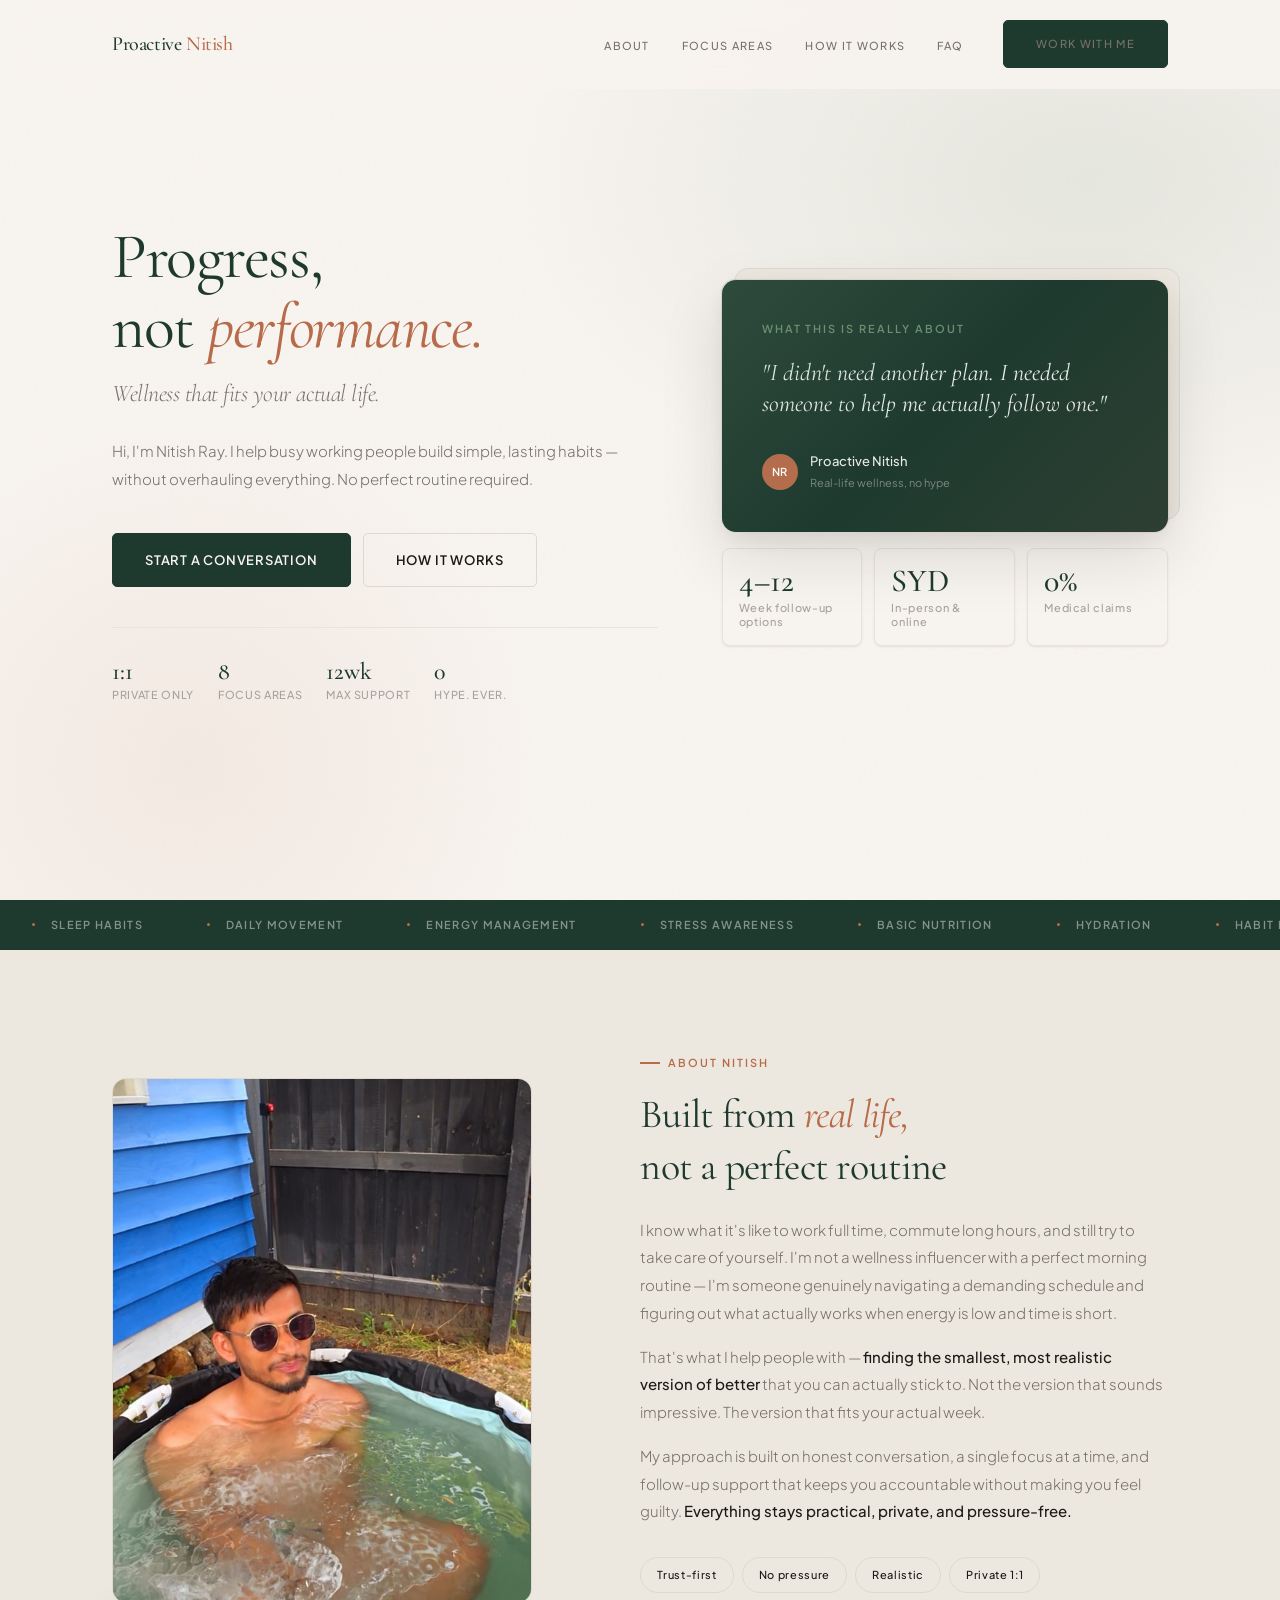
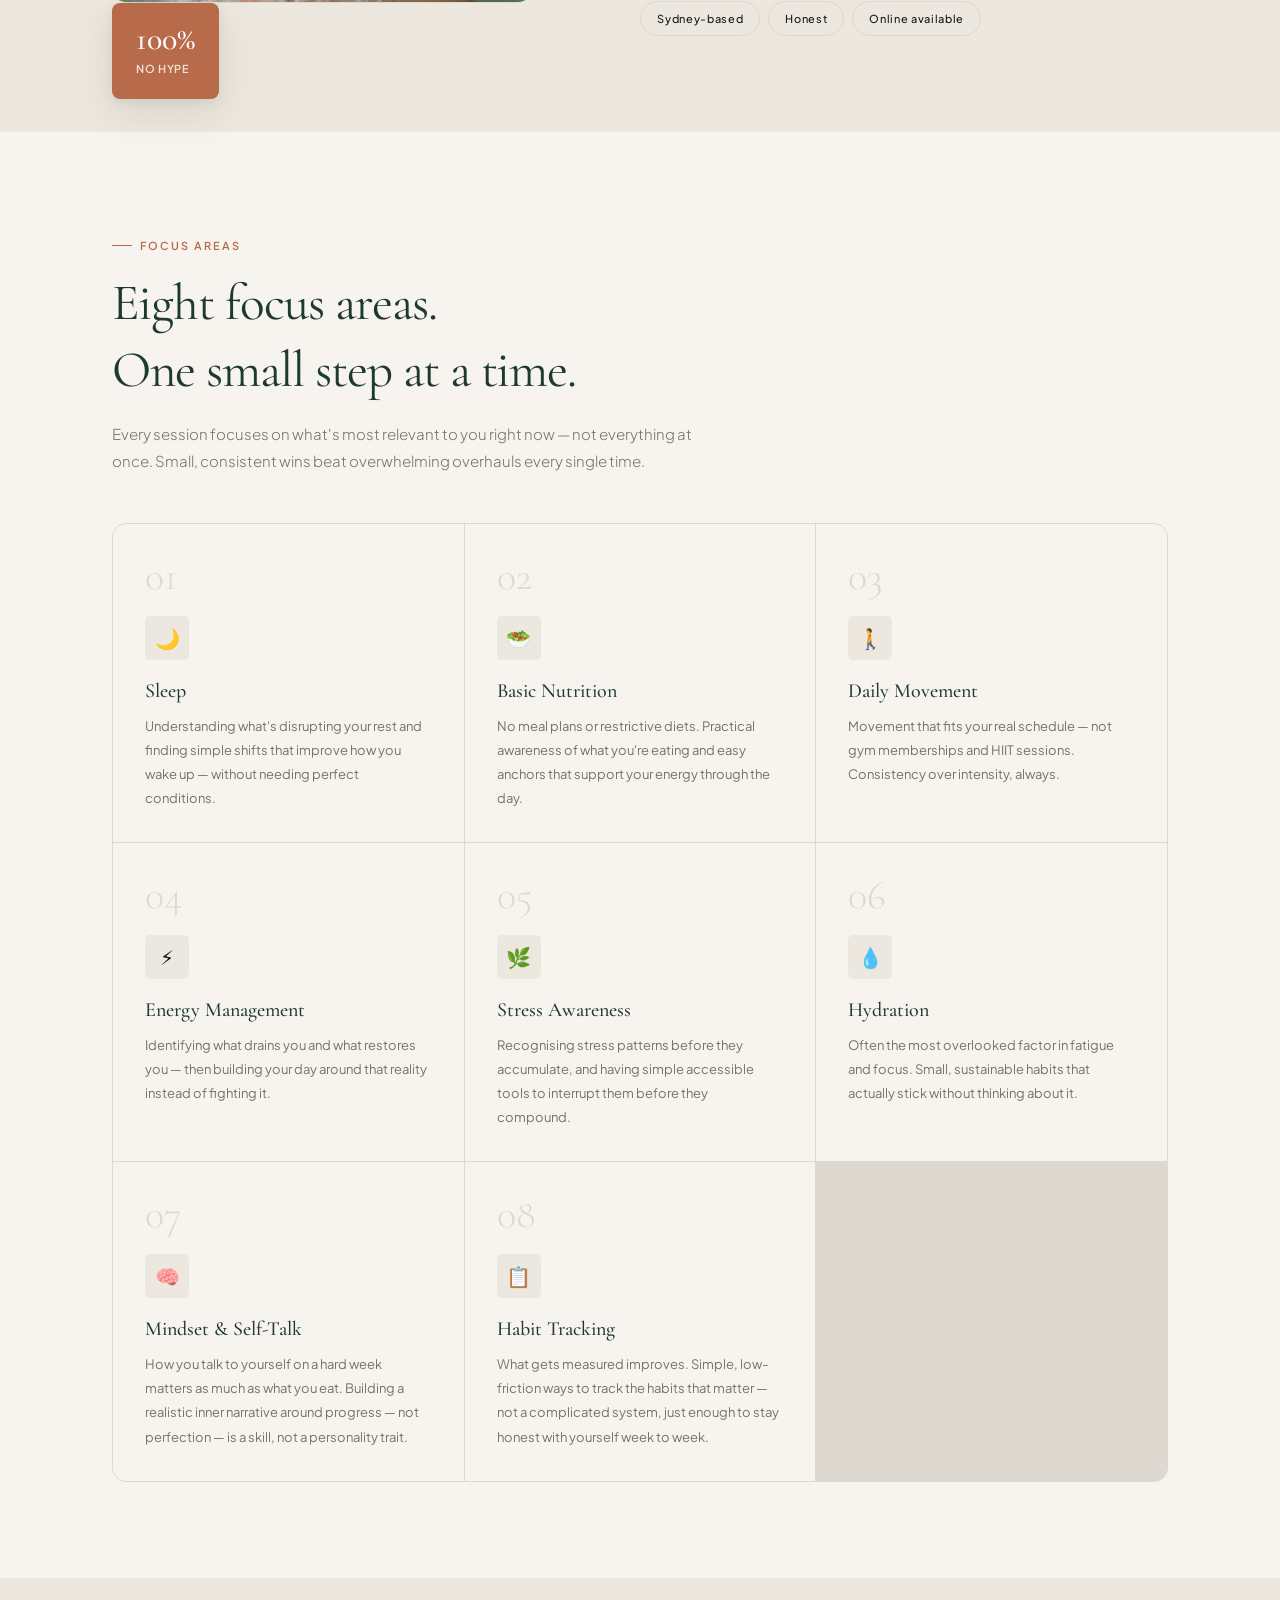
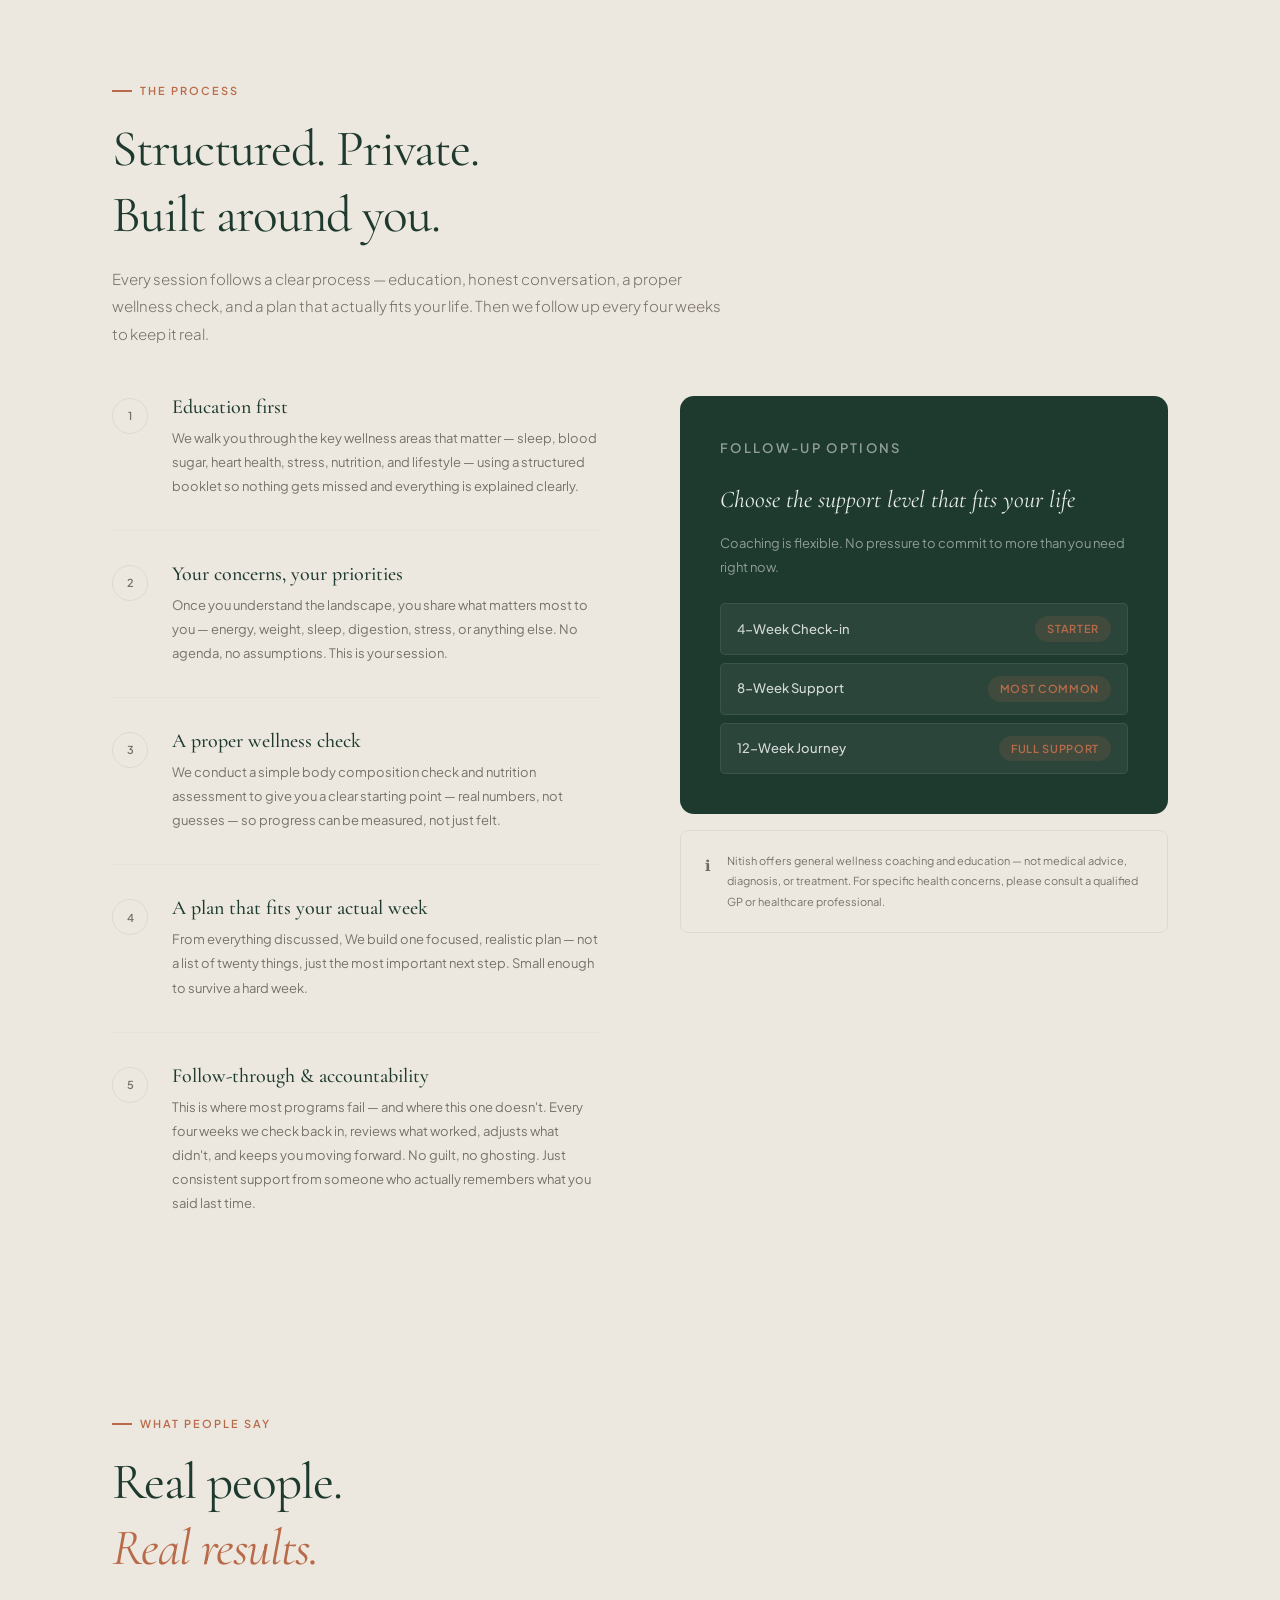
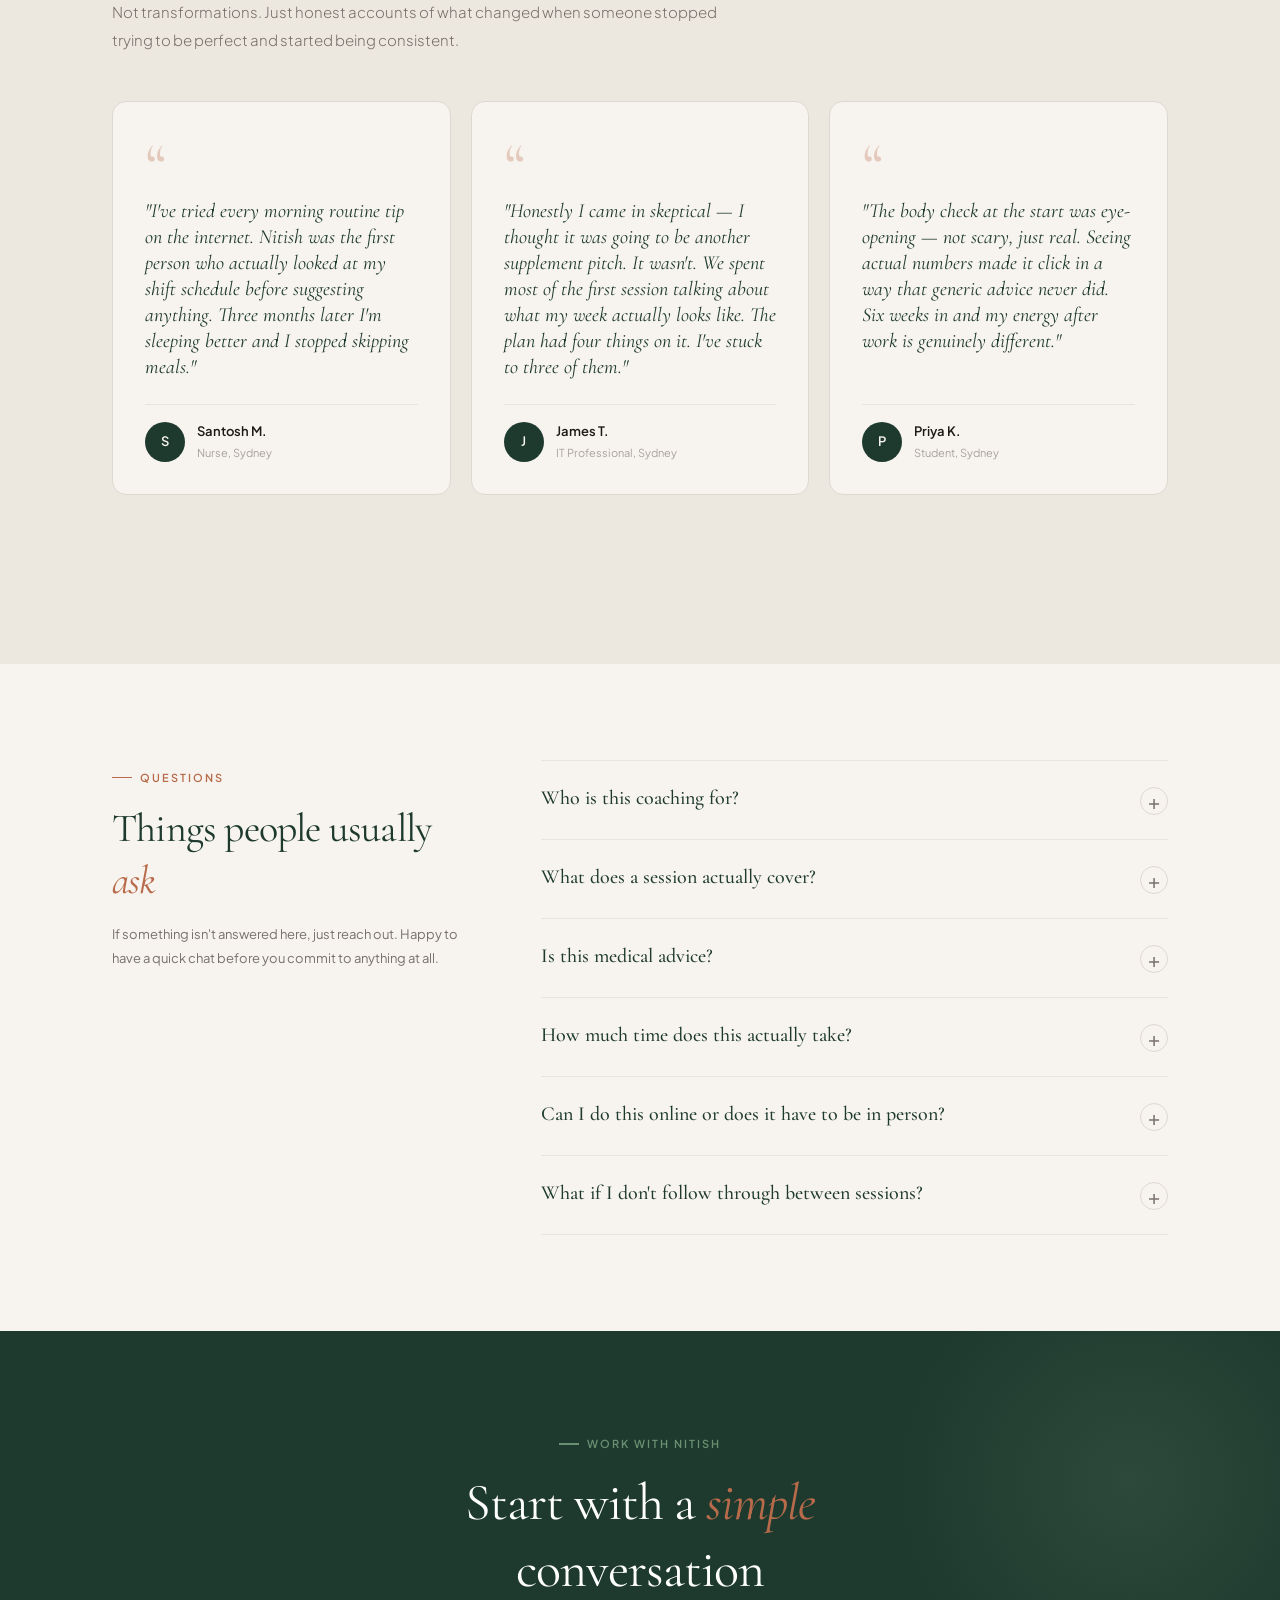
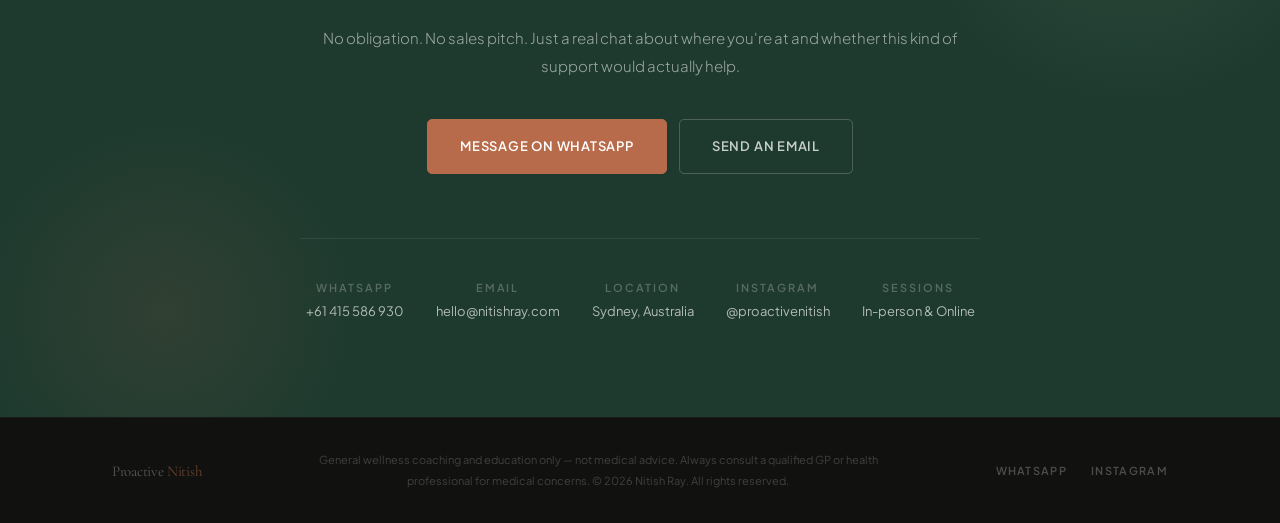
==== commit f1ff5d45: "Change Updated testimonial name and disclaimer text for clarity." ====
--- a/index.html
+++ b/index.html
@@ -575,7 +575,7 @@
         <div class="testimonial-card__author">
           <div class="testimonial-card__avatar" aria-hidden="true">S</div>
           <div>
-            <div class="testimonial-card__name">Sarah M.</div>
+            <div class="testimonial-card__name">Santosh M.</div>
             <div class="testimonial-card__role">Nurse, Sydney</div>
           </div>
         </div>
@@ -610,9 +610,10 @@
     </div>
 
     <p class="testimonials__disclaimer reveal">
-      * These are illustrative examples. Real client results vary. Individual outcomes depend on consistency, lifestyle, and personal circumstances.
+      * Shared with permission. Individual results vary and depend on 
+      consistency, lifestyle, and personal circumstances. Results are 
+      not guaranteed.
     </p>
-
   </div>
 </section>
 
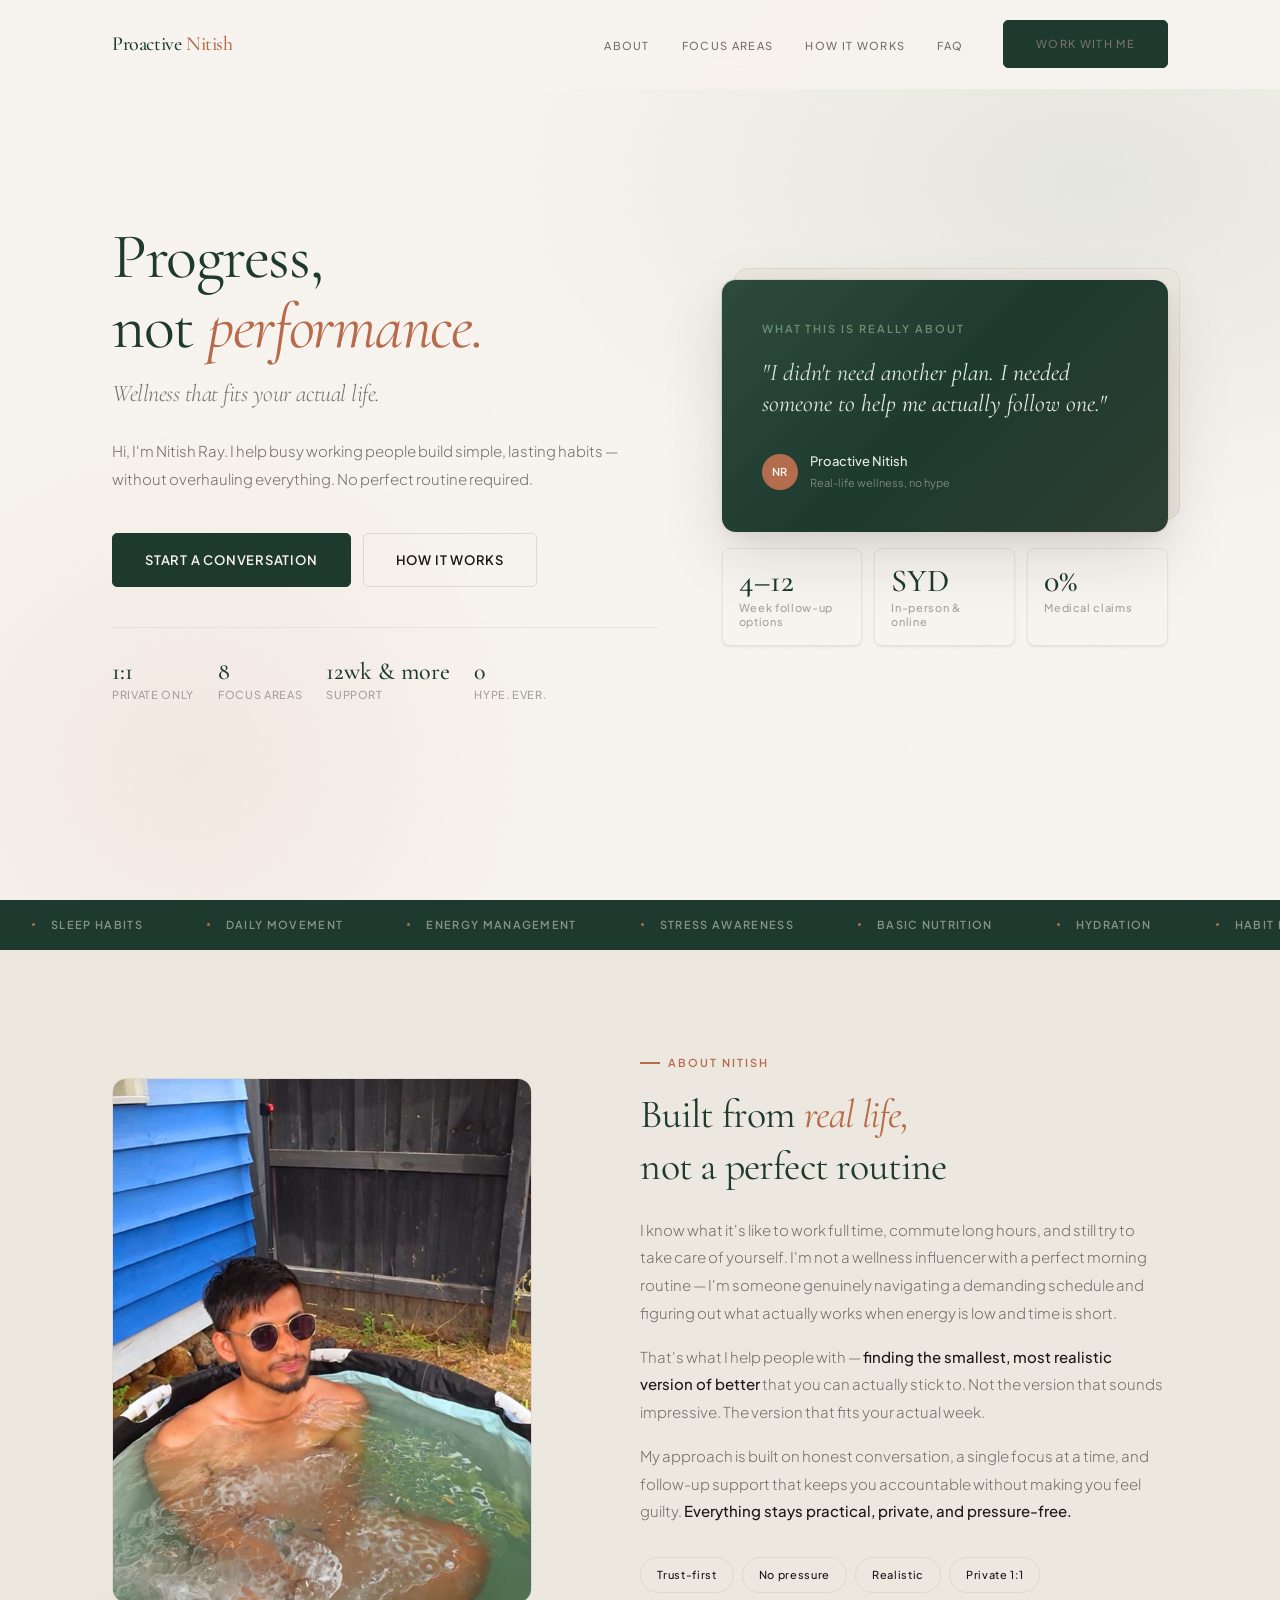
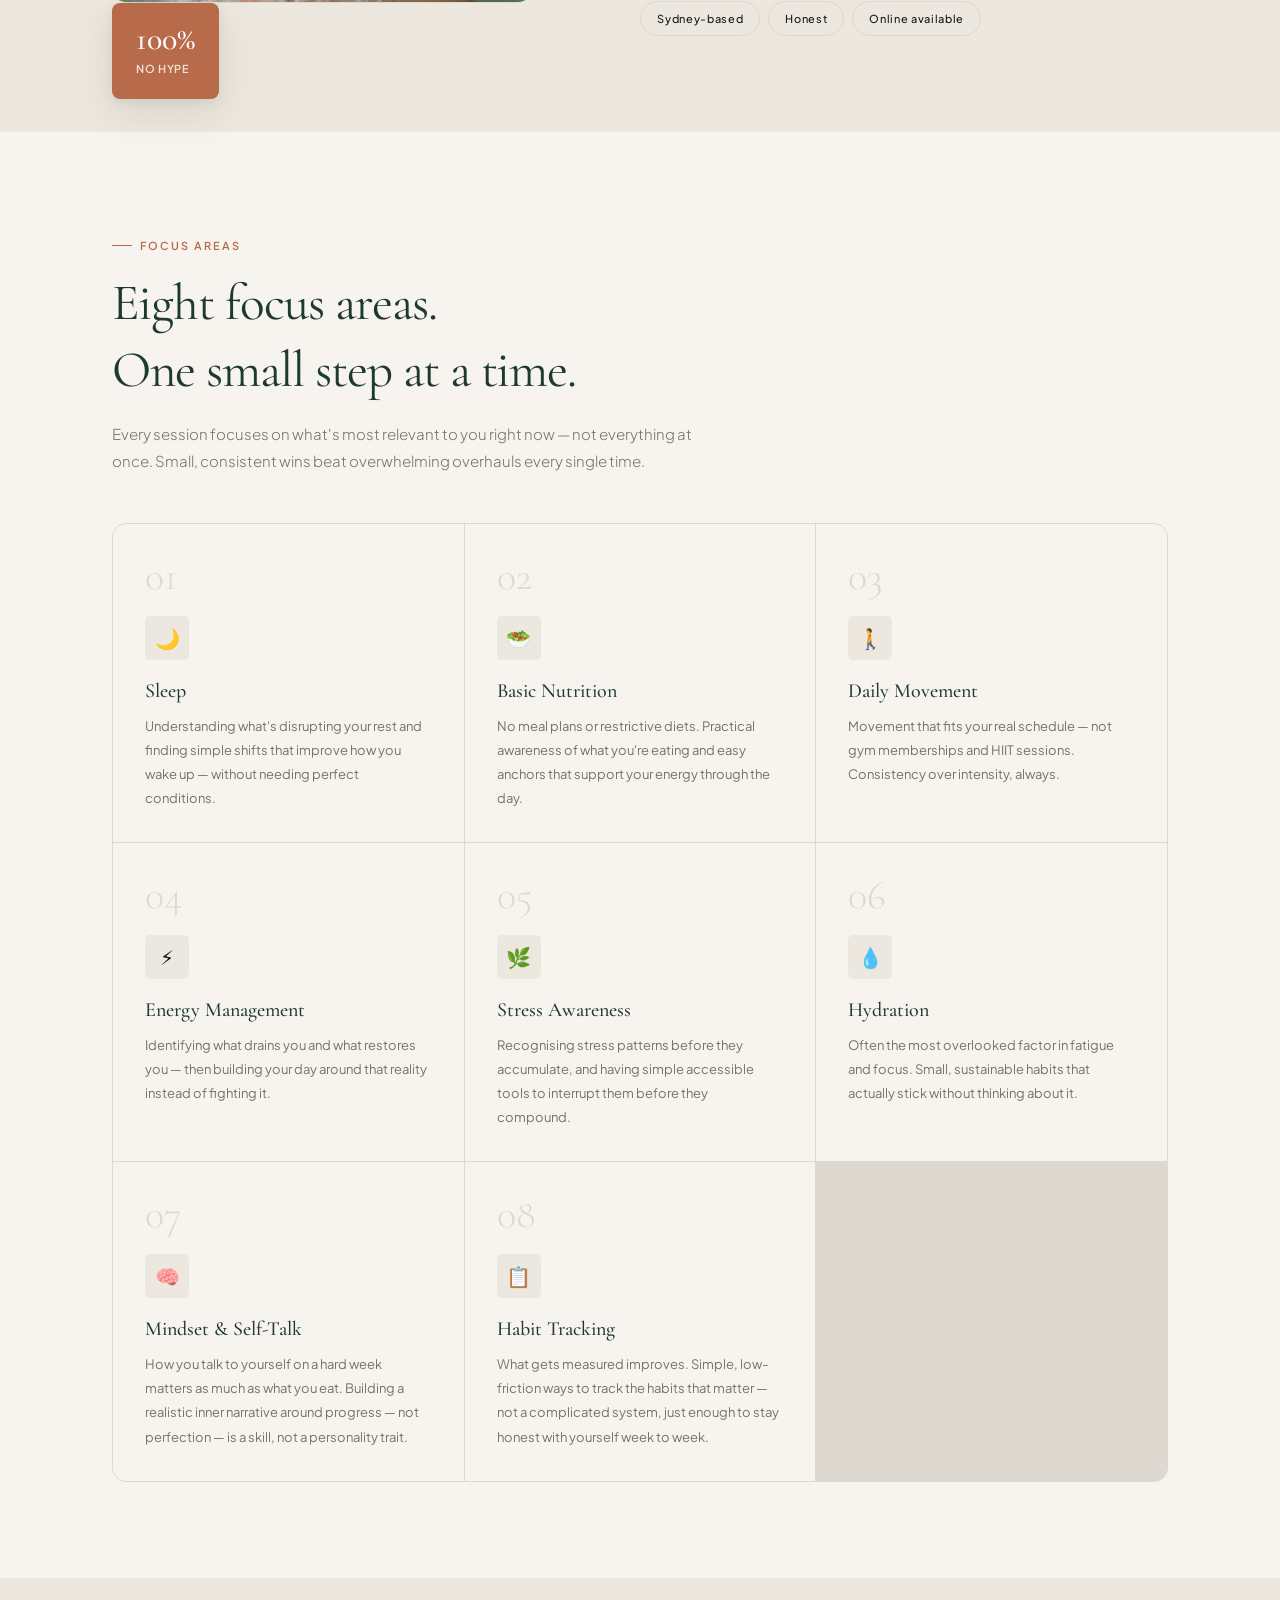
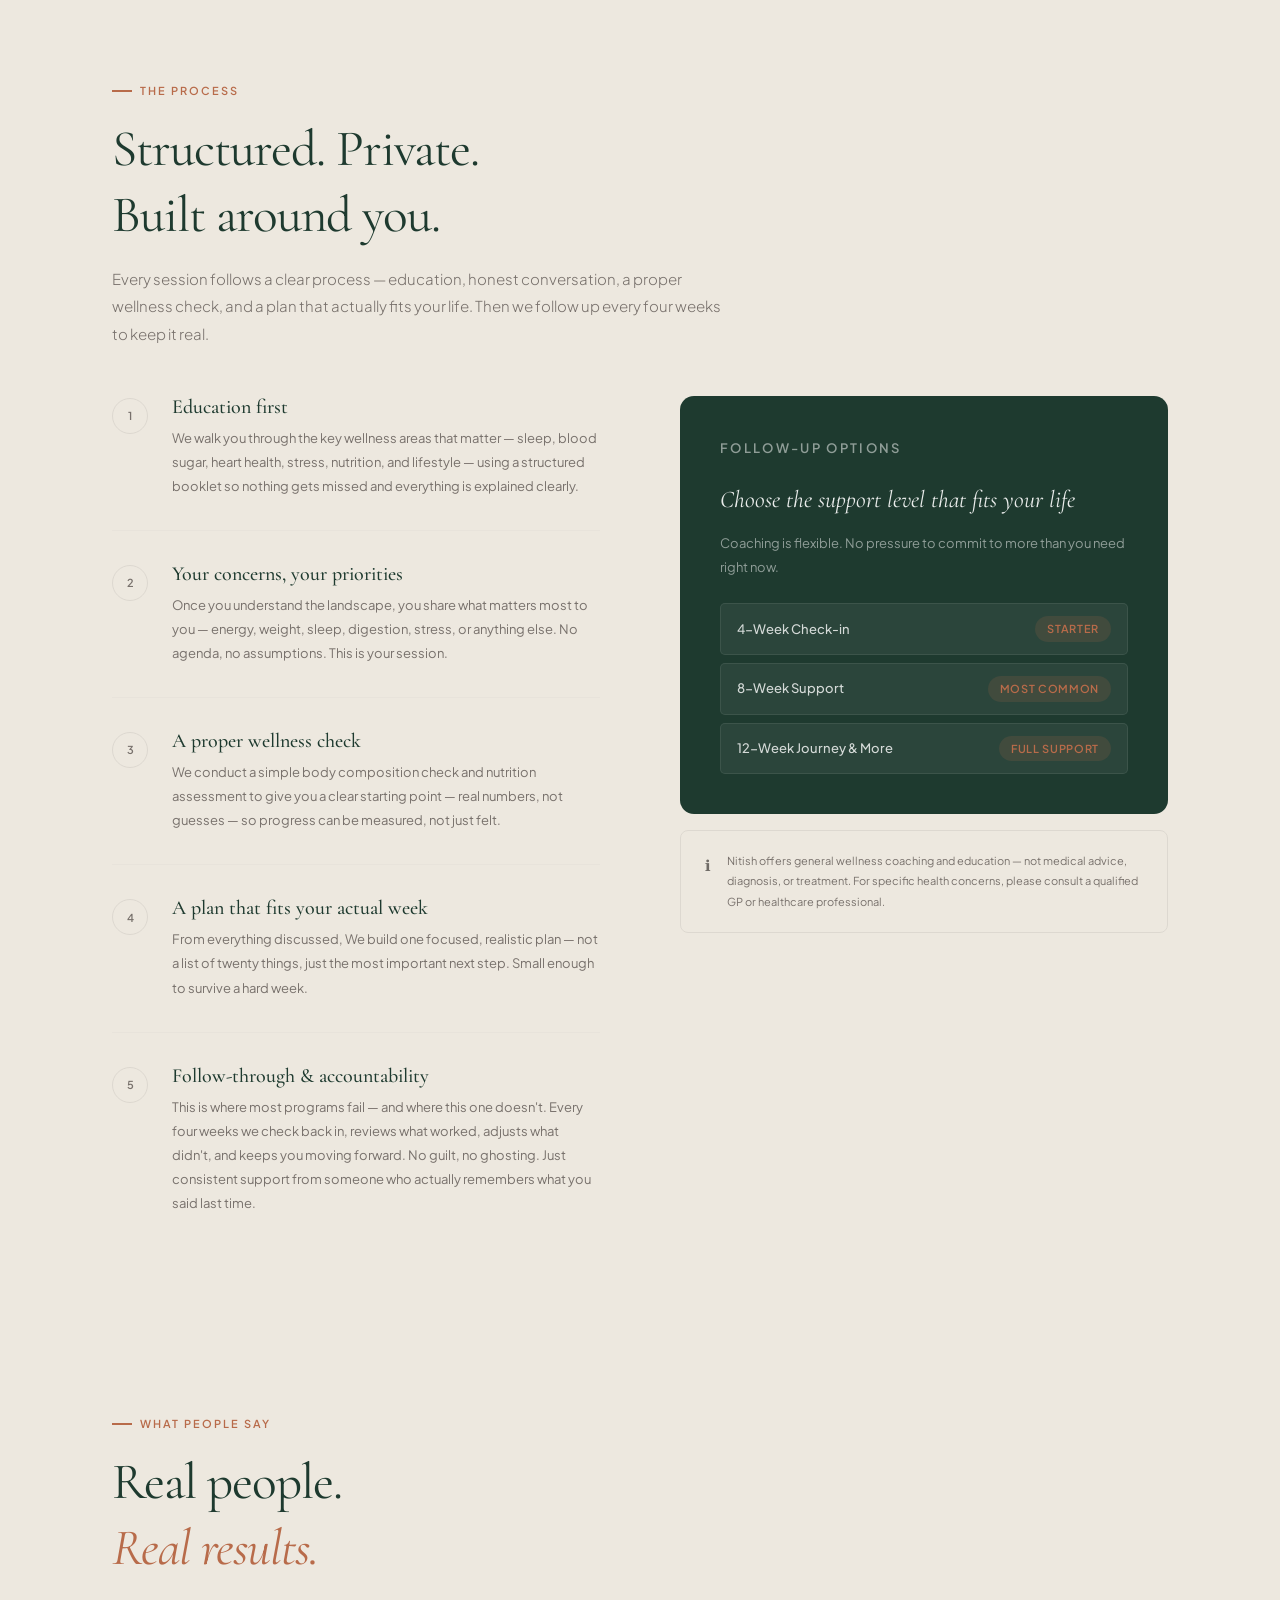
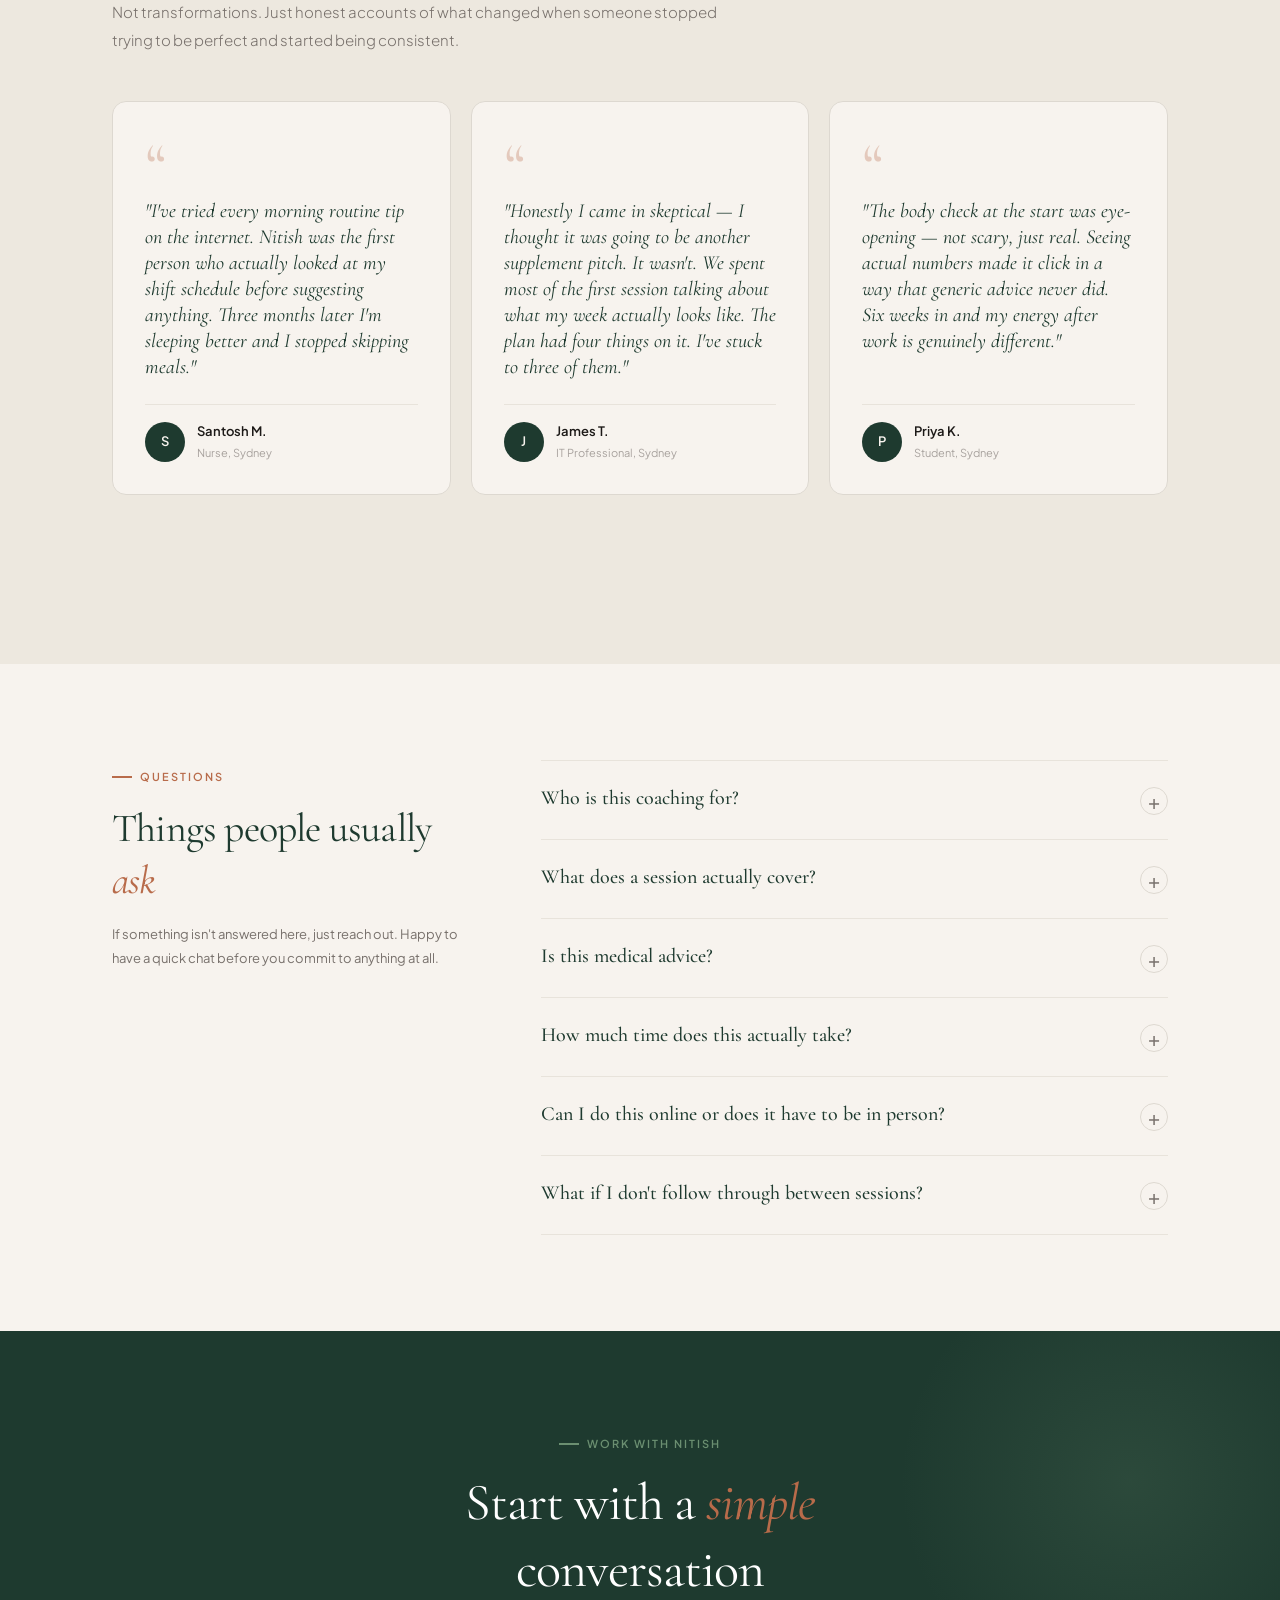
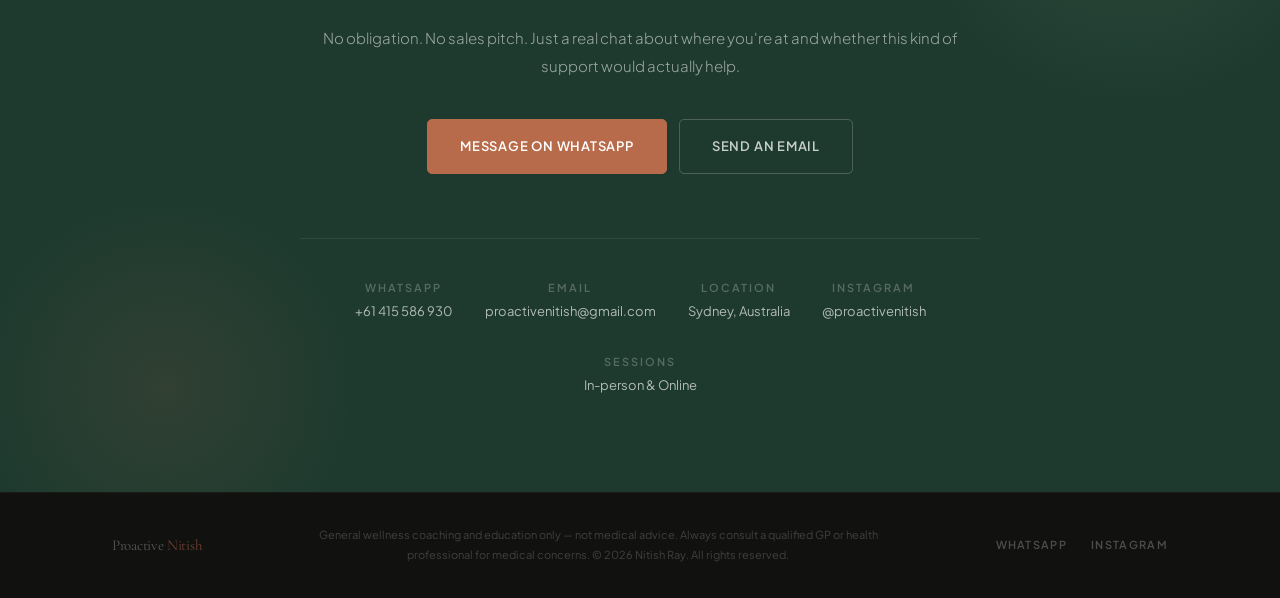
==== commit 55d2c857: "Update" ====
--- a/index.html
+++ b/index.html
@@ -251,8 +251,8 @@
             <span class="trust-label">Focus areas</span>
           </div>
           <div class="trust-item">
-            <span class="trust-num">12wk</span>
-            <span class="trust-label">Max support</span>
+            <span class="trust-num">12wk & more</span>
+            <span class="trust-label">Support</span>
           </div>
           <div class="trust-item">
             <span class="trust-num">0</span>
@@ -536,7 +536,7 @@
               <span class="how__option-badge">Most common</span>
             </li>
             <li class="how__option">
-              <span class="how__option-label">12-Week Journey</span>
+              <span class="how__option-label">12-Week Journey & More</span>
               <span class="how__option-badge">Full support</span>
             </li>
           </ul>
@@ -716,7 +716,7 @@
 
       <div class="cta__actions">
         <a
-          href="https://wa.me/61415586930?text=Hi%20Nitish%2C%20I%27d%20like%20to%20learn%20more%20about%20your%20wellness%20coaching"
+          href="https://wa.me/61415586930?text=Hi%20Nitish%2C%20I%27d%20like%20to%20learn%20more%20about%20your%20wellness%20coaching."
           target="_blank"
           rel="noopener noreferrer"
           class="btn btn-accent"
@@ -725,7 +725,7 @@
           Message on WhatsApp
         </a>
         <a
-          href="mailto:hello@nitishray.com"
+          href="mailto:proactivenitish@gmail.com"
           class="btn btn-outline-light"
           aria-label="Send an email to Nitish Ray"
         >
@@ -743,7 +743,7 @@
         <div class="cta-detail">
           <span class="cta-detail__label">Email</span>
           <span class="cta-detail__value">
-            <a href="mailto:hello@nitishray.com">hello@nitishray.com</a>
+            <a href="mailto:proactivenitish@gmail.com">proactivenitish@gmail.com</a>
           </span>
         </div>
         <div class="cta-detail">
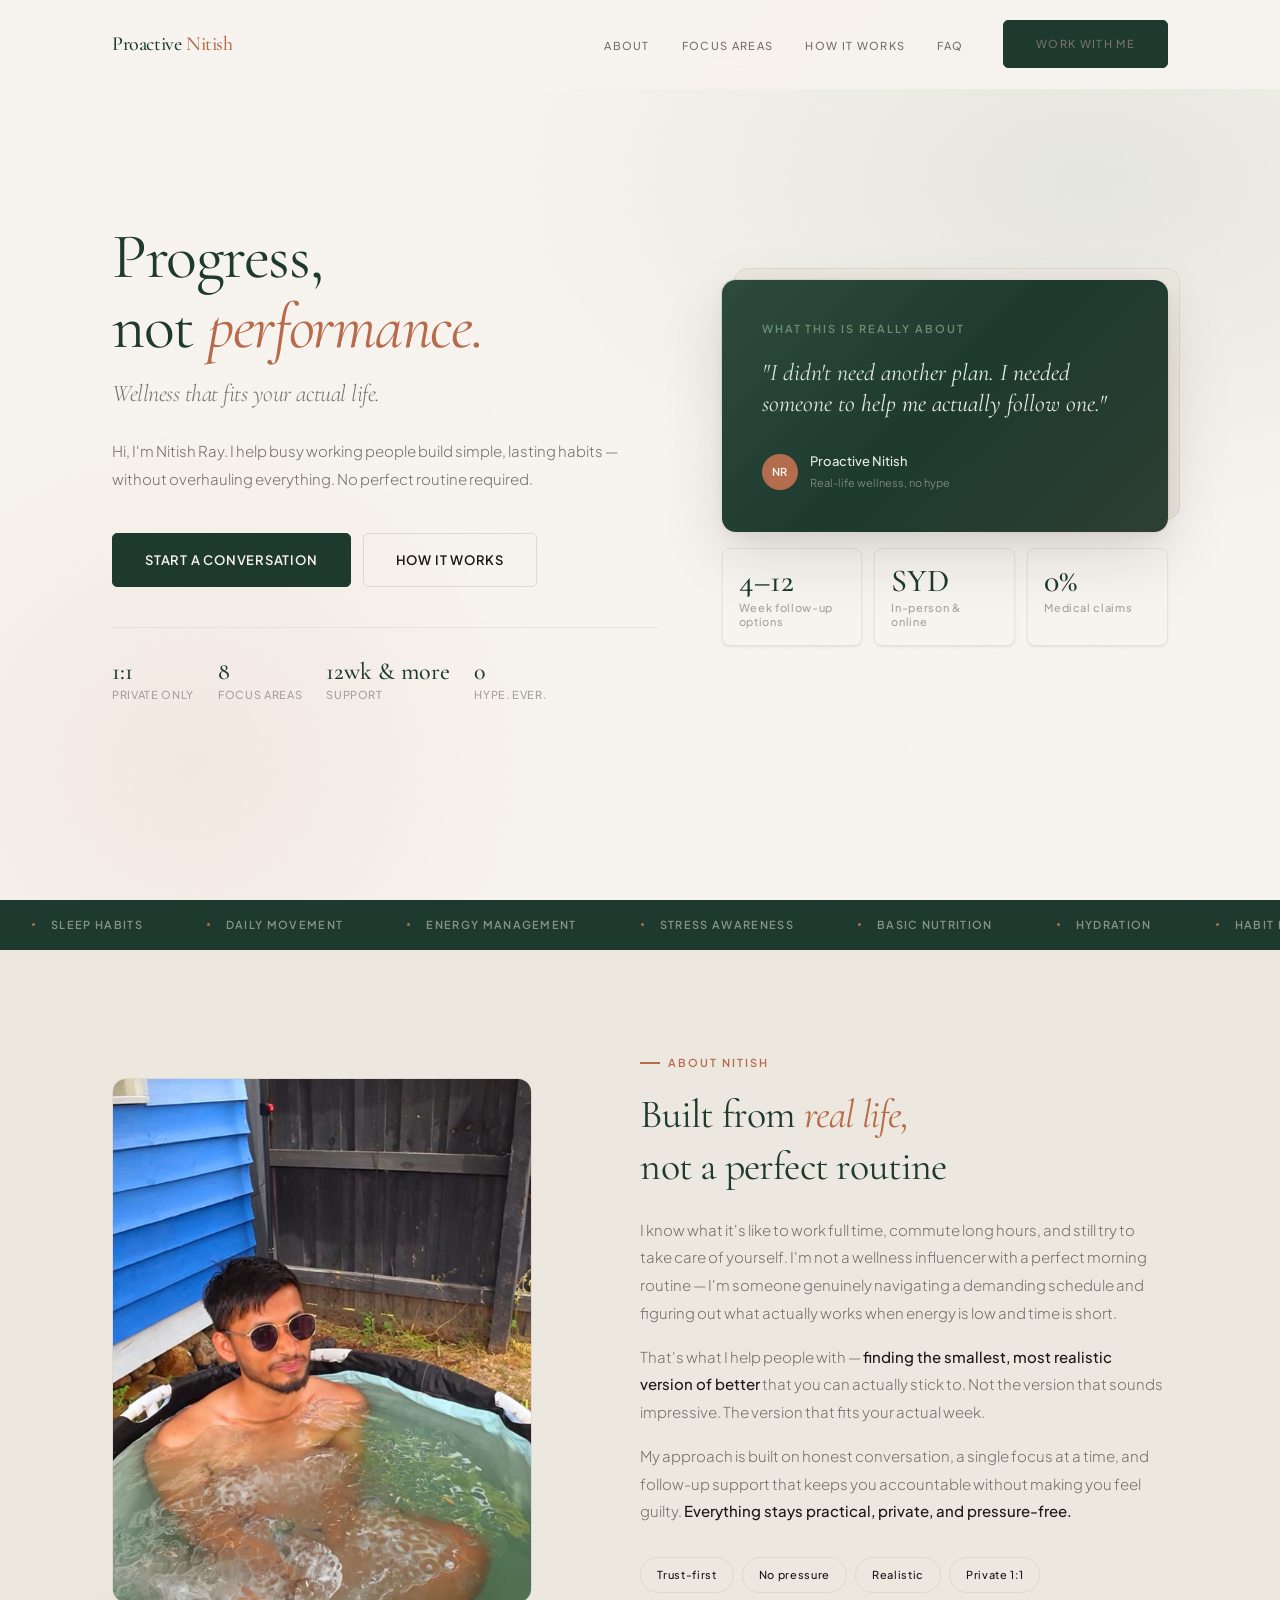
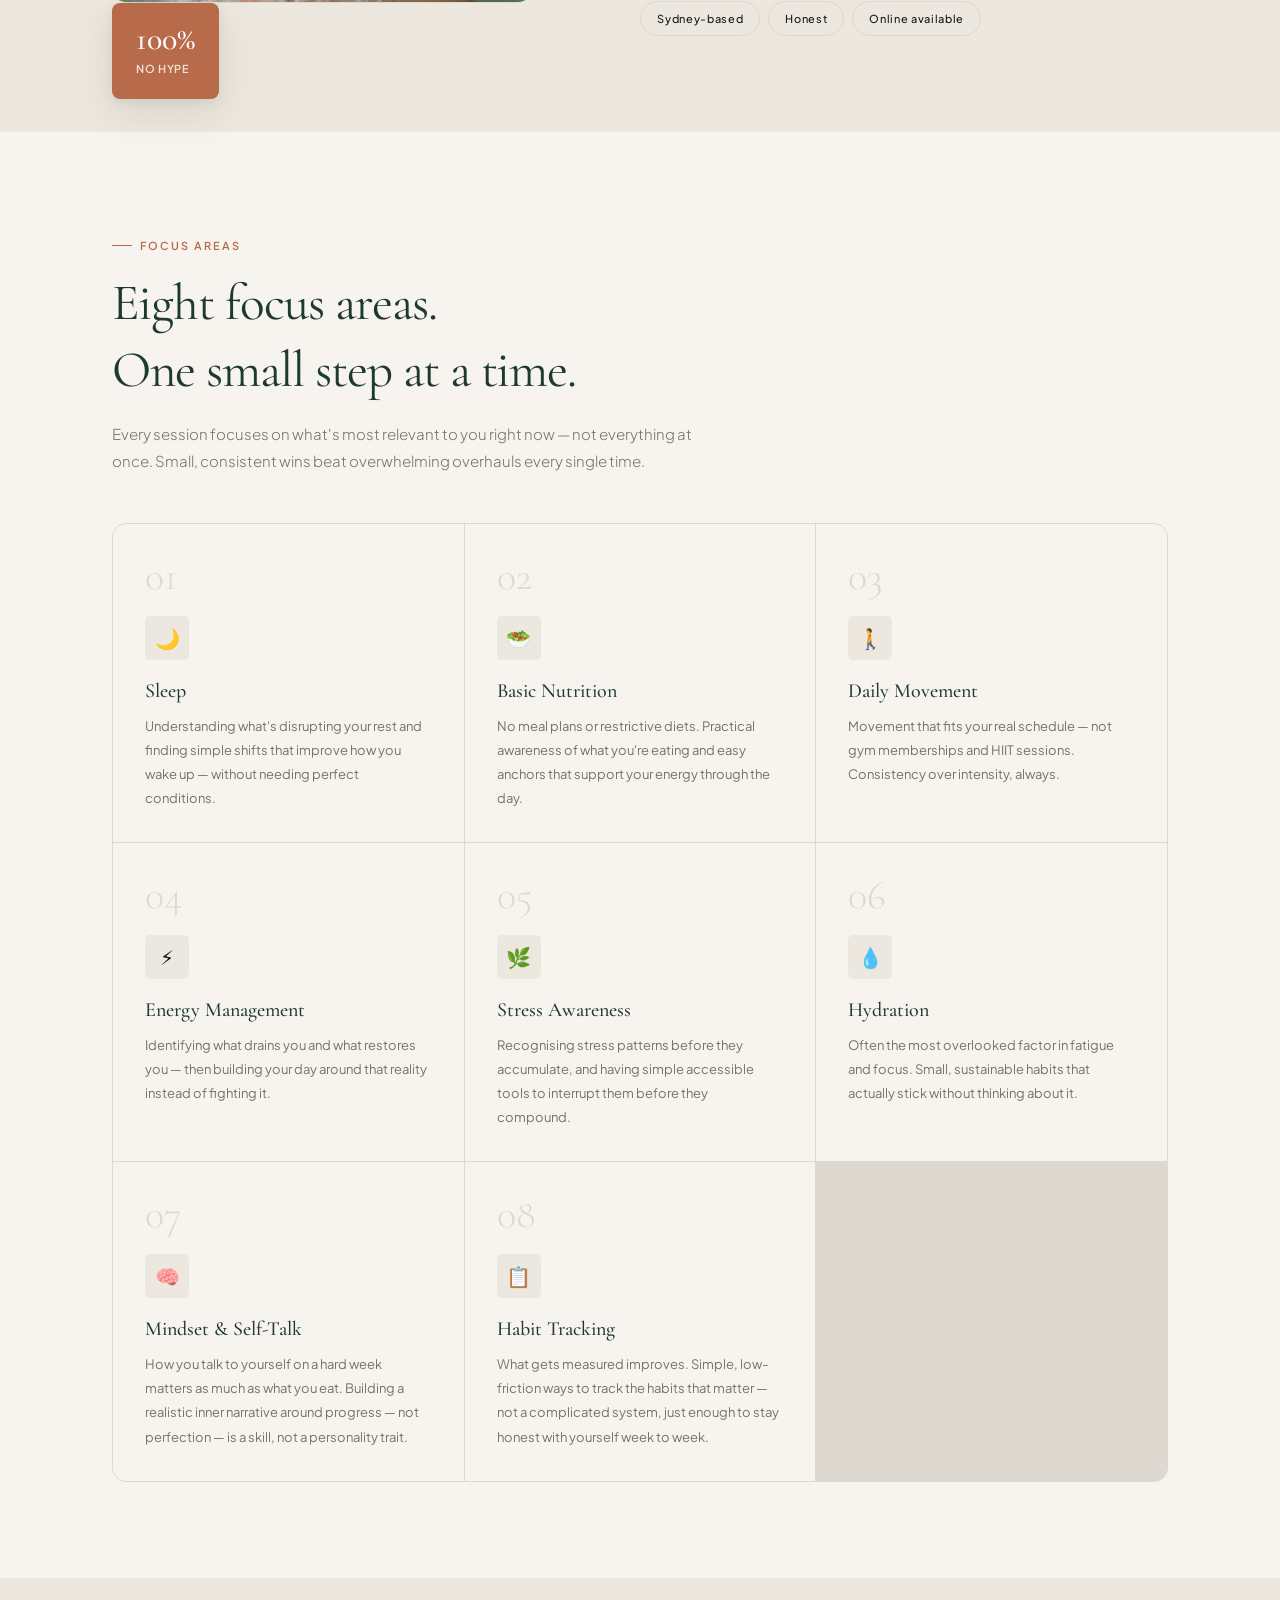
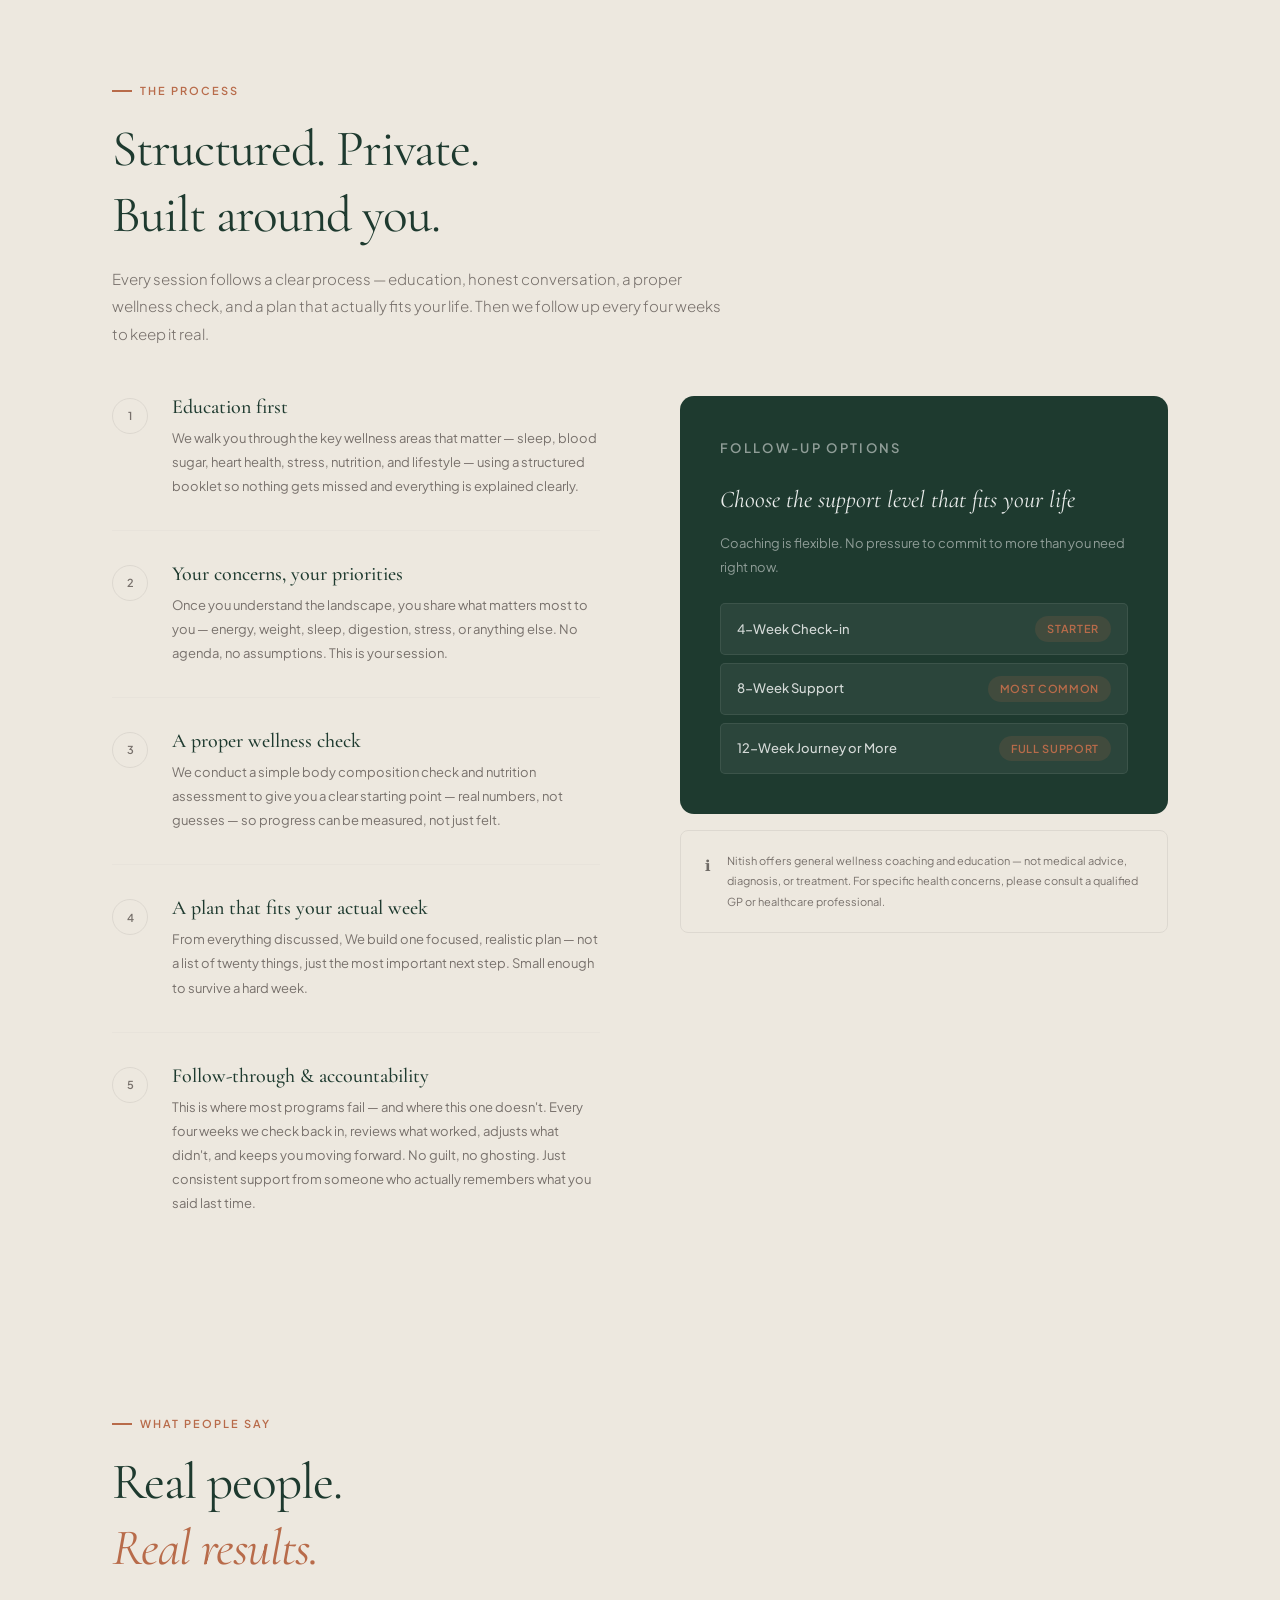
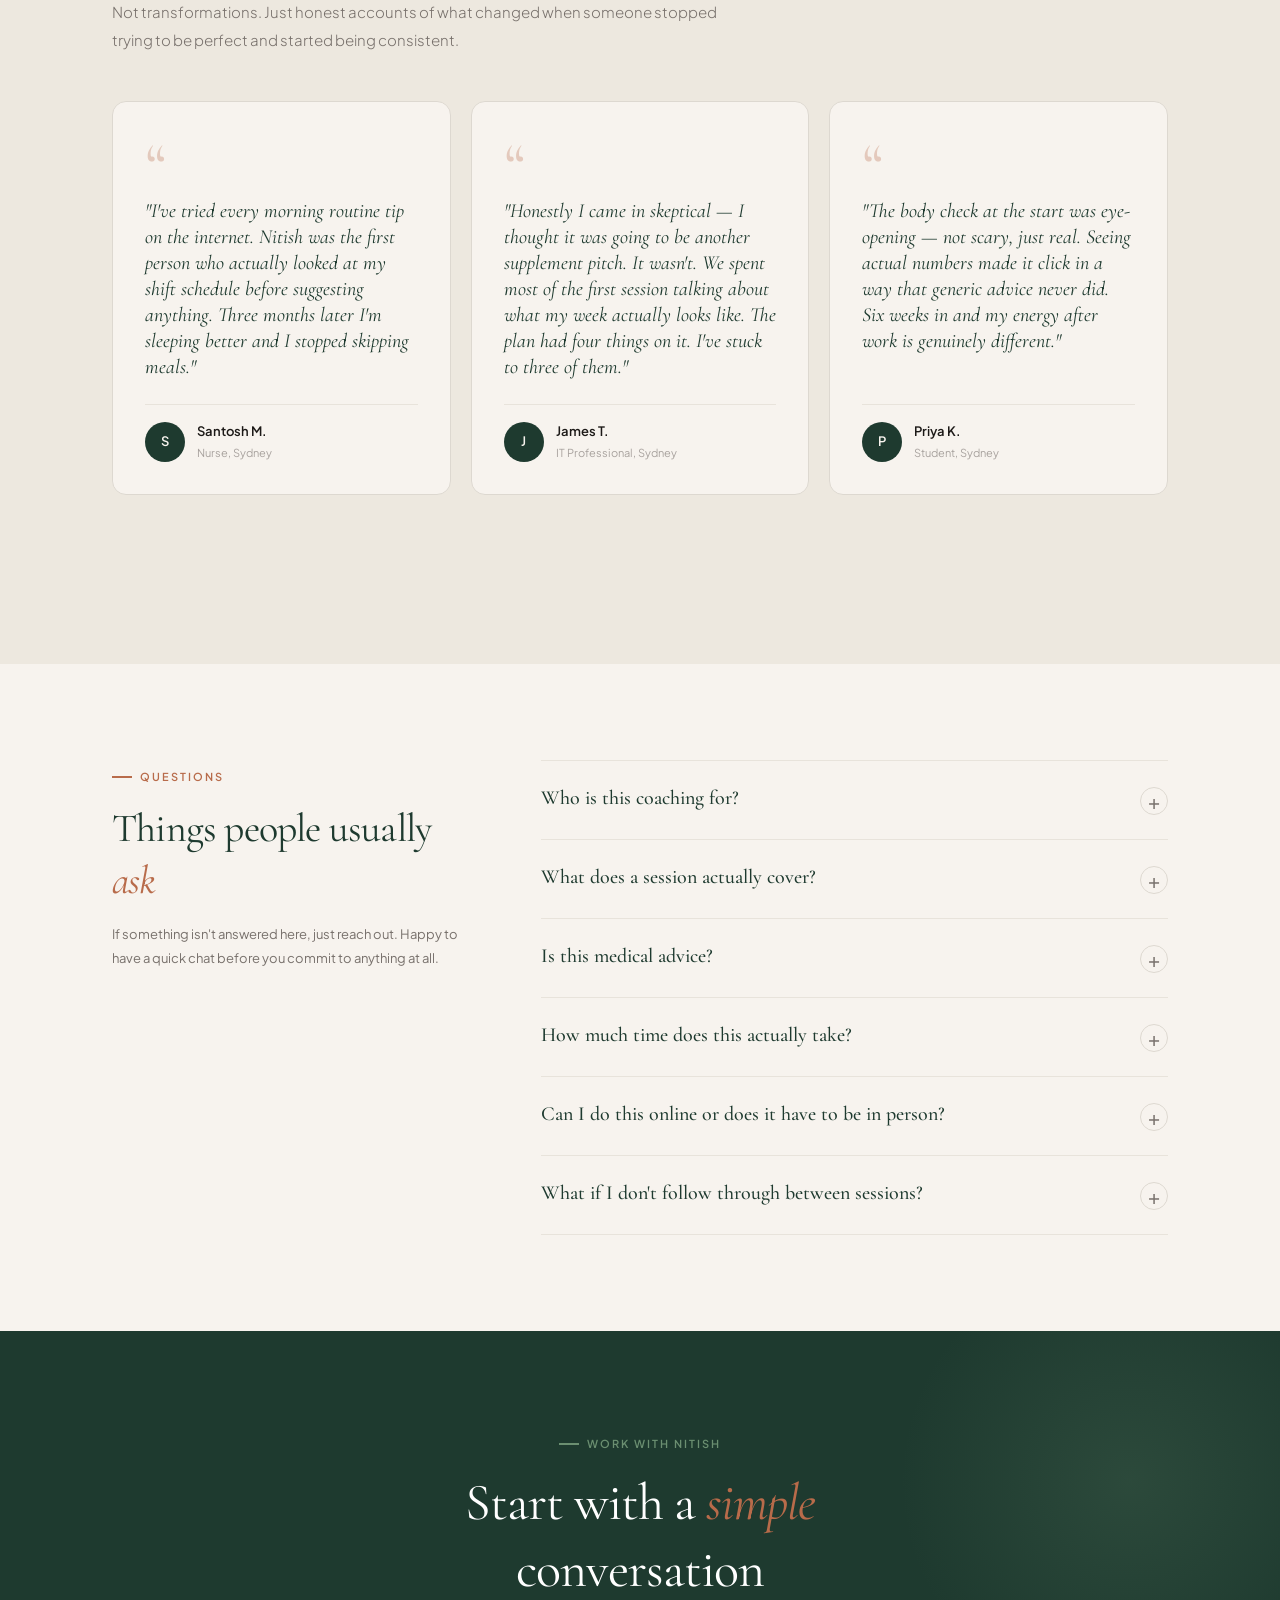
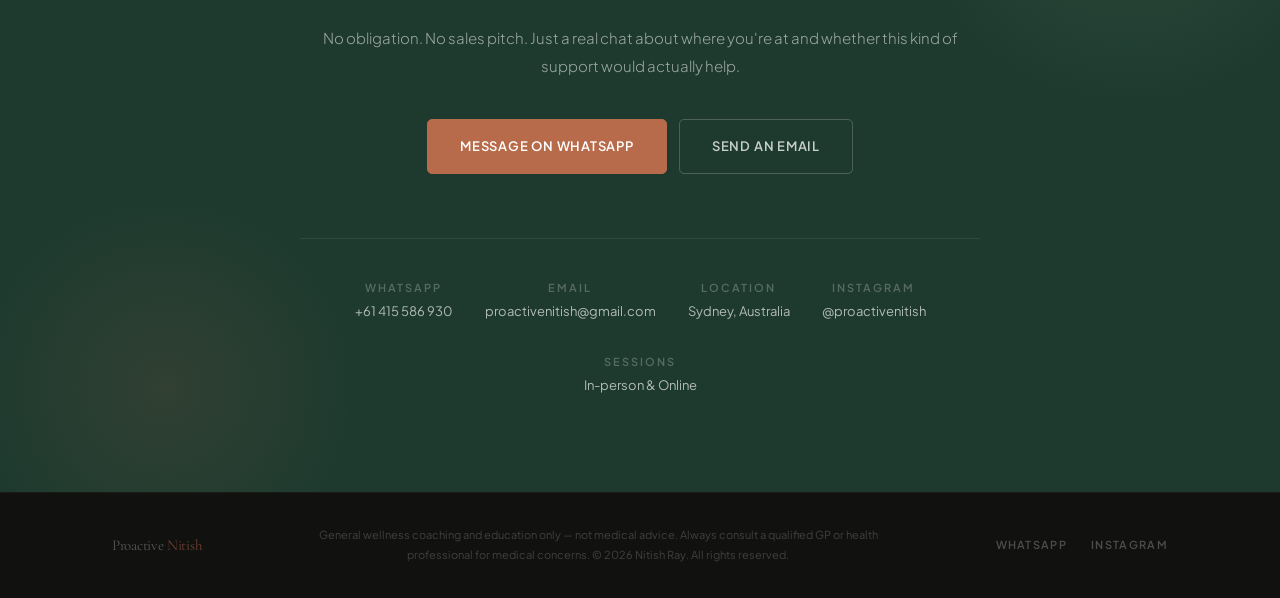
==== commit b73a7b6a: "Update label" ====
--- a/index.html
+++ b/index.html
@@ -536,7 +536,7 @@
               <span class="how__option-badge">Most common</span>
             </li>
             <li class="how__option">
-              <span class="how__option-label">12-Week Journey & More</span>
+              <span class="how__option-label">12-Week Journey or More</span>
               <span class="how__option-badge">Full support</span>
             </li>
           </ul>
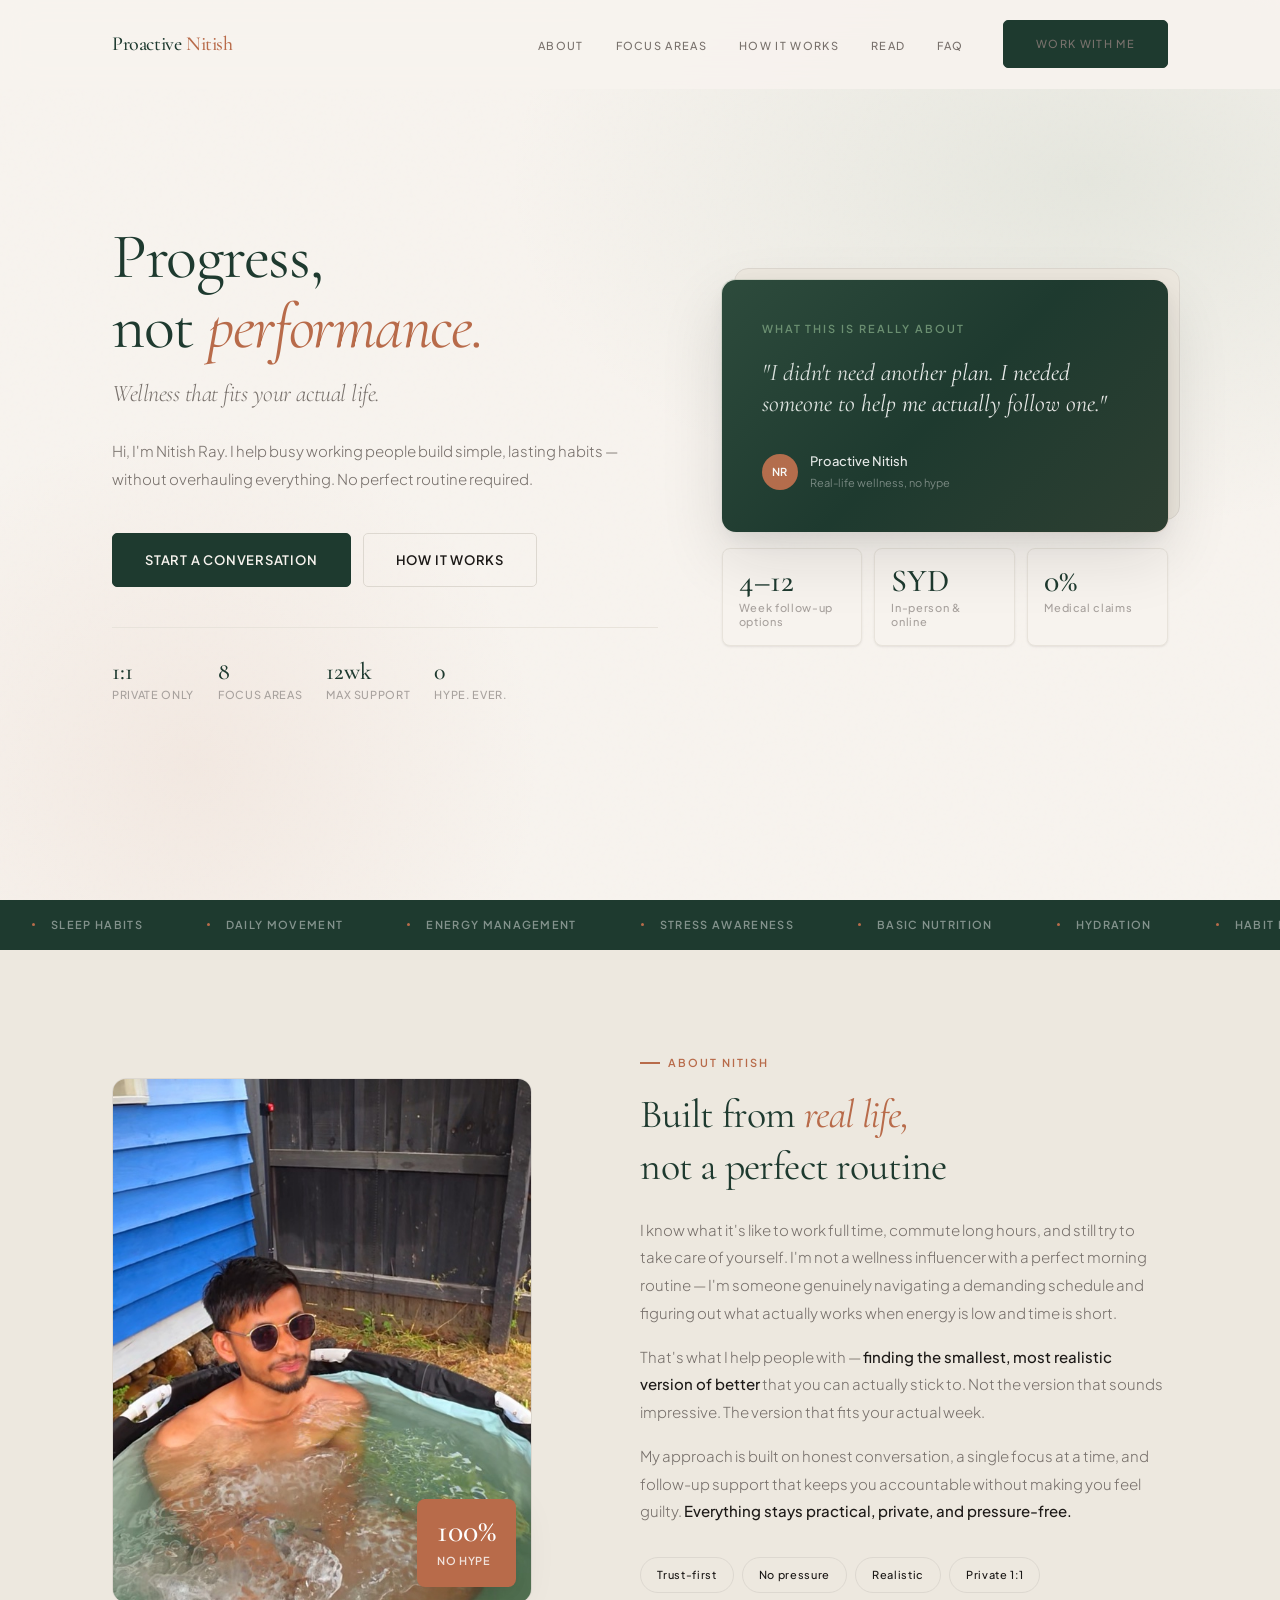
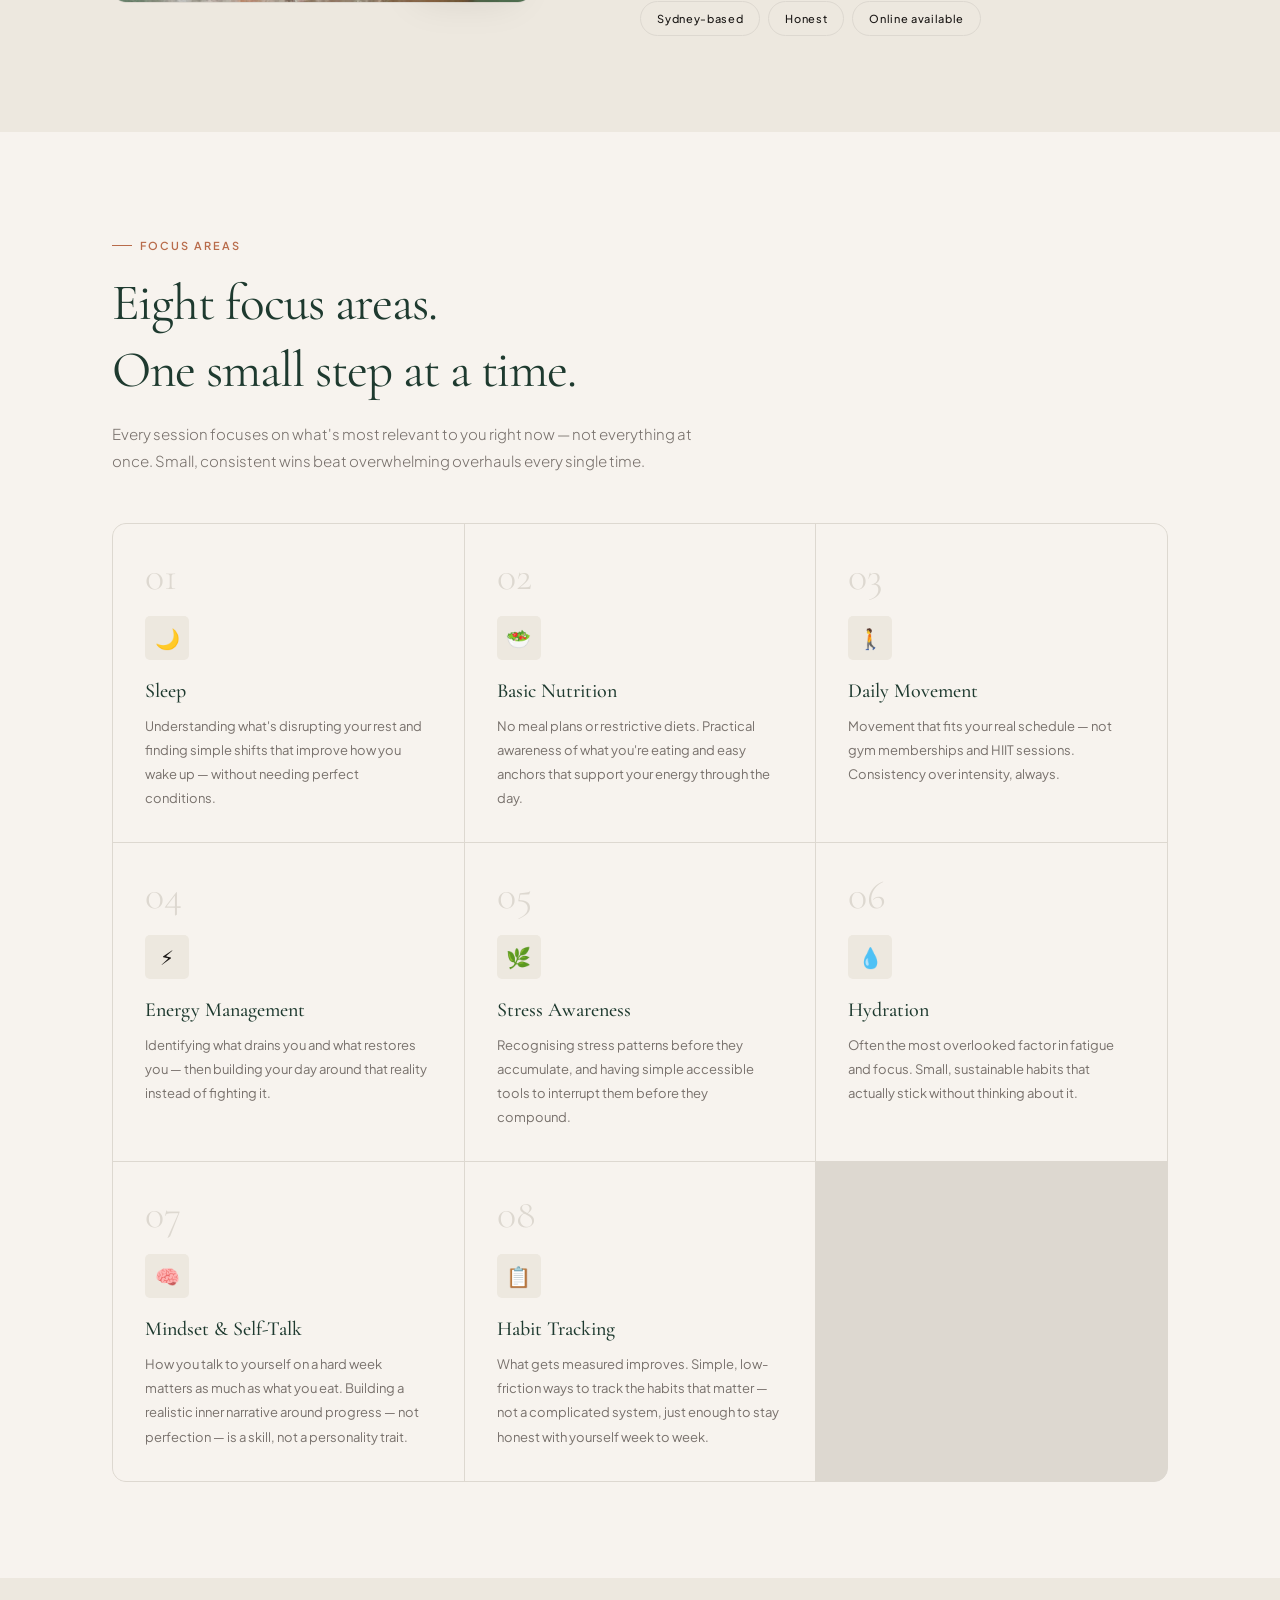
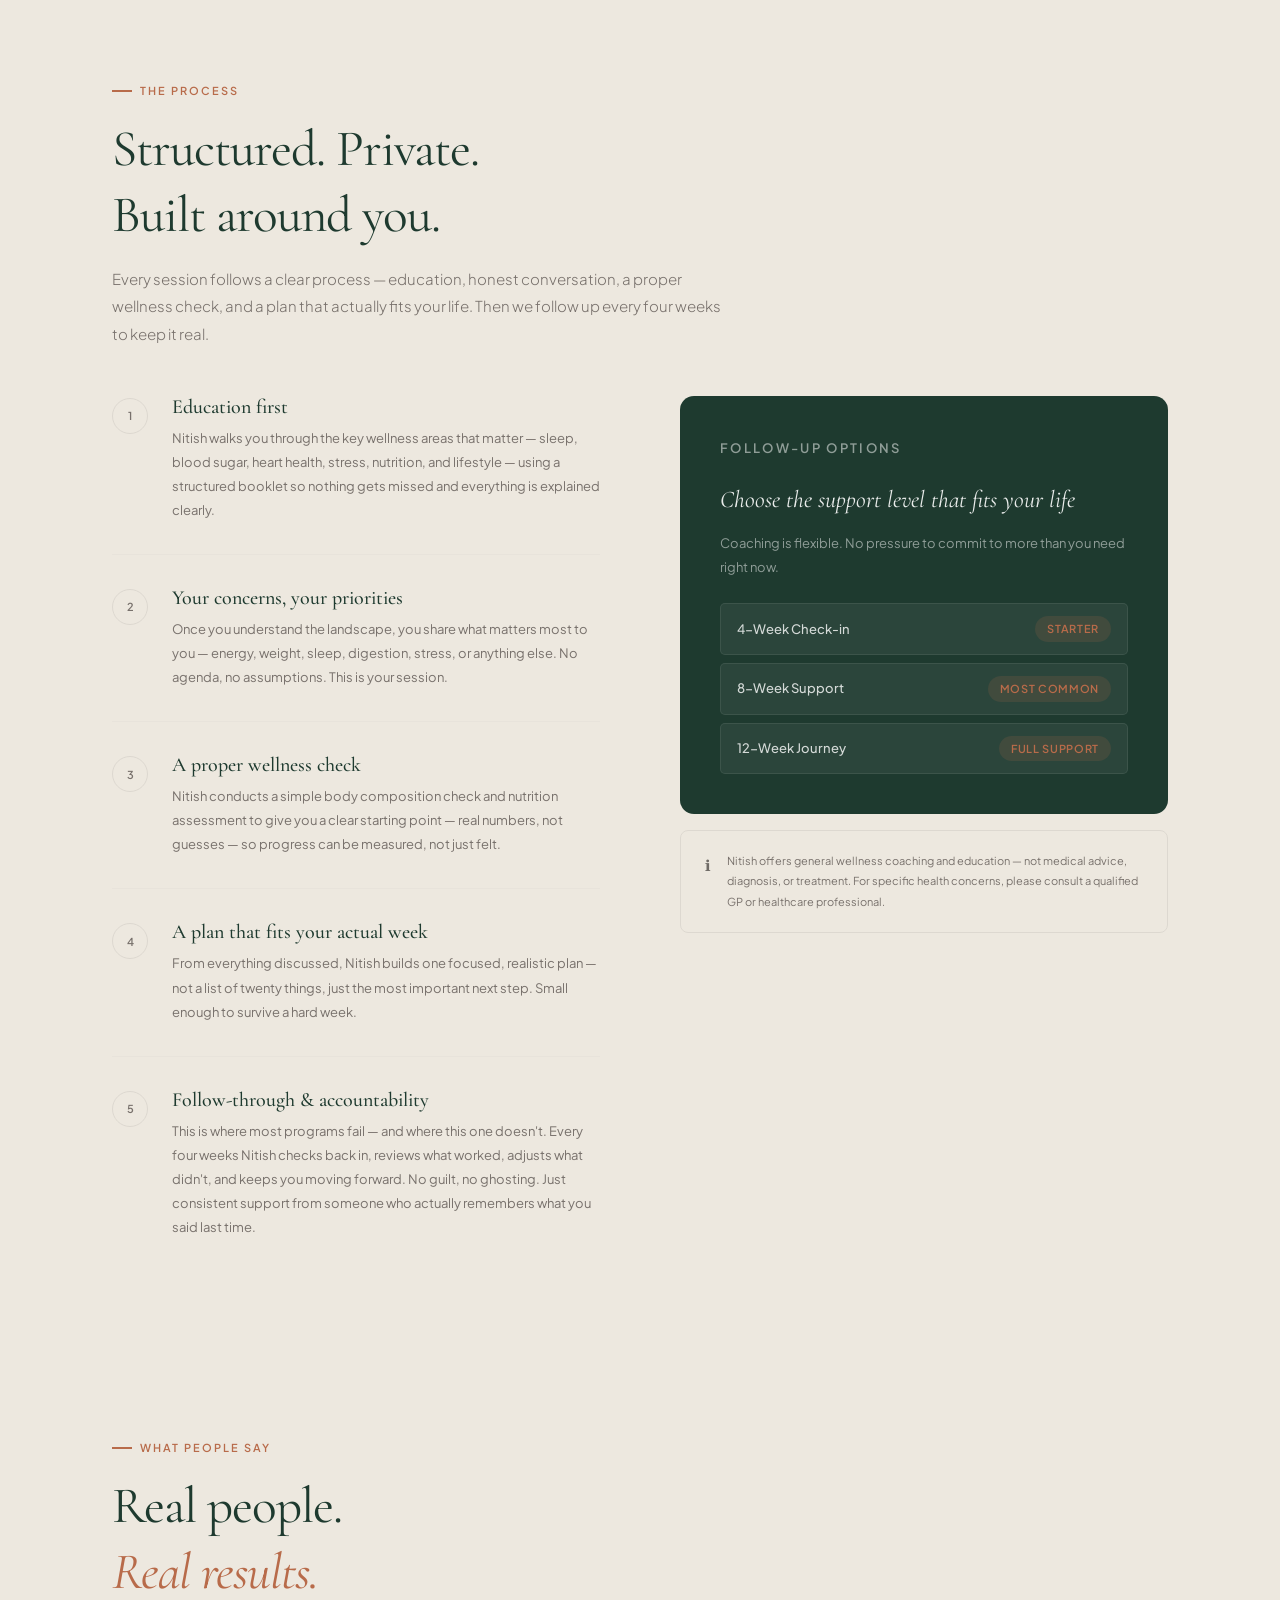
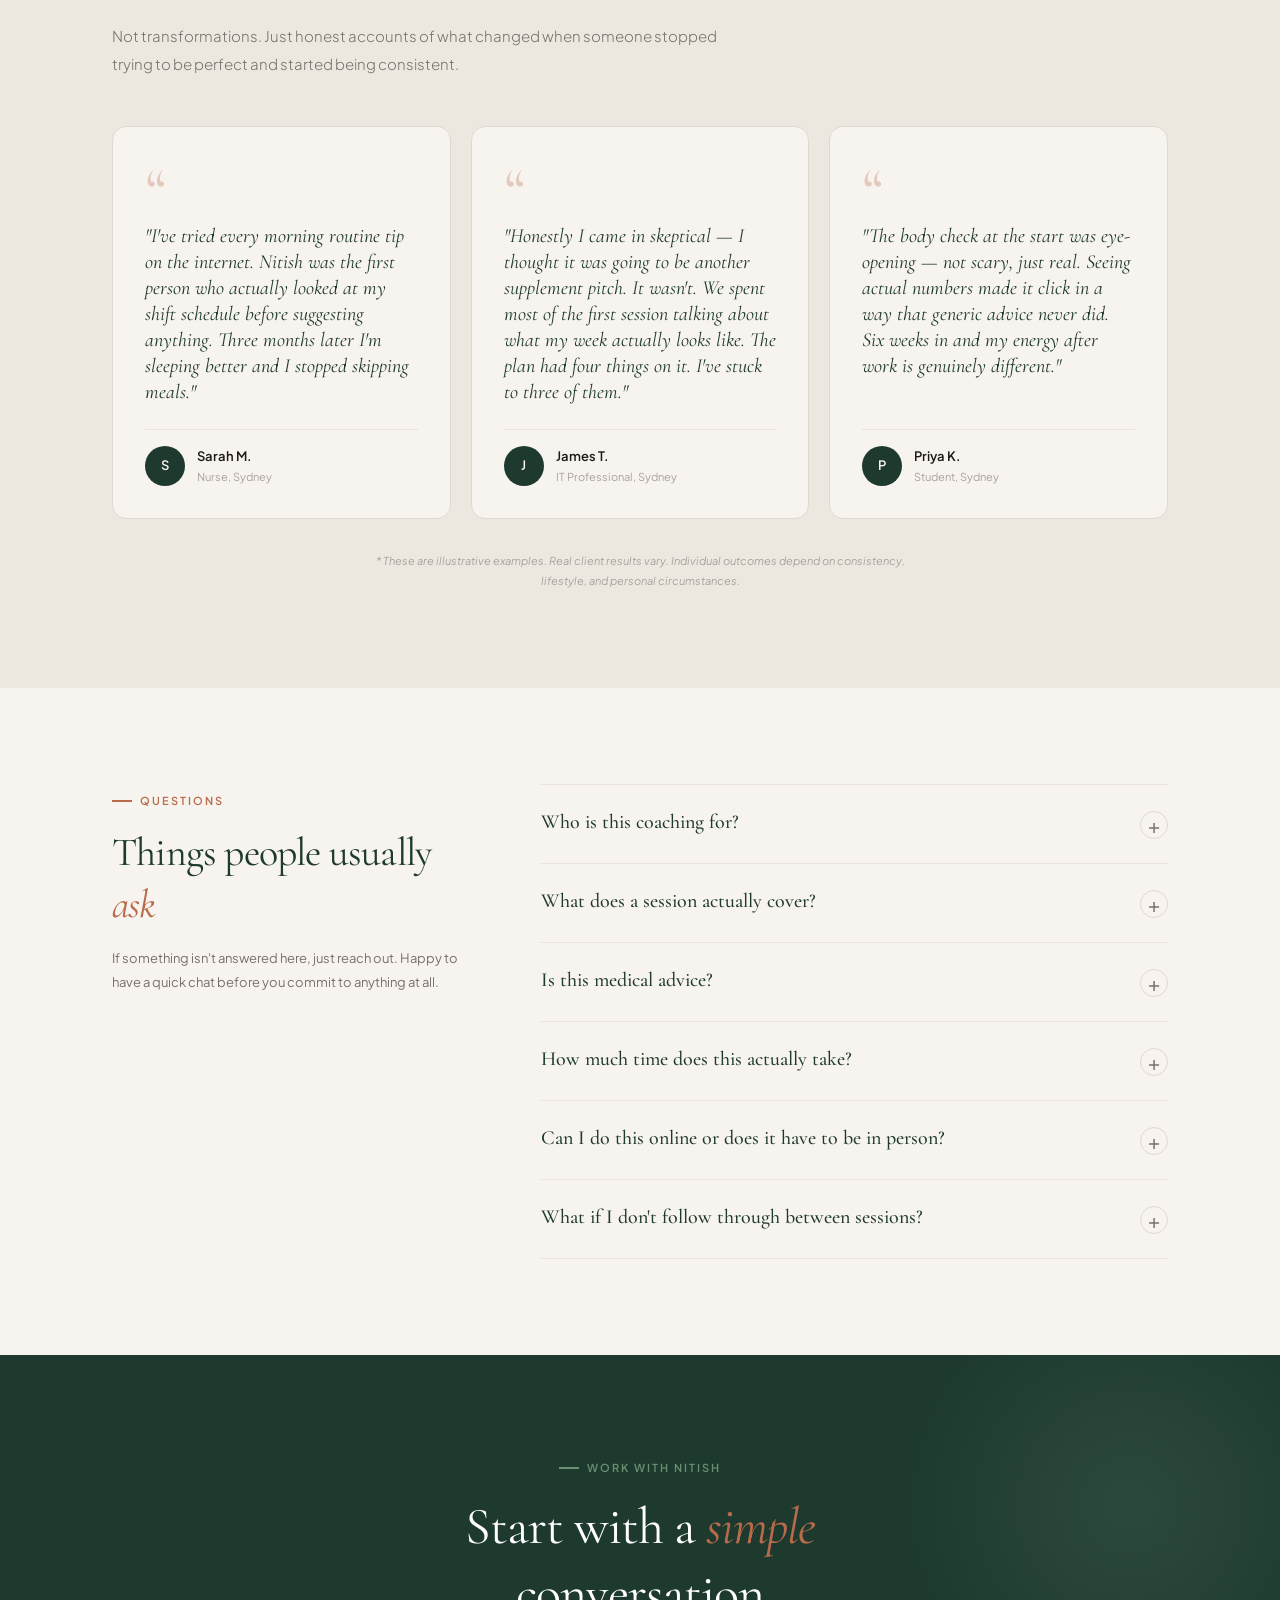
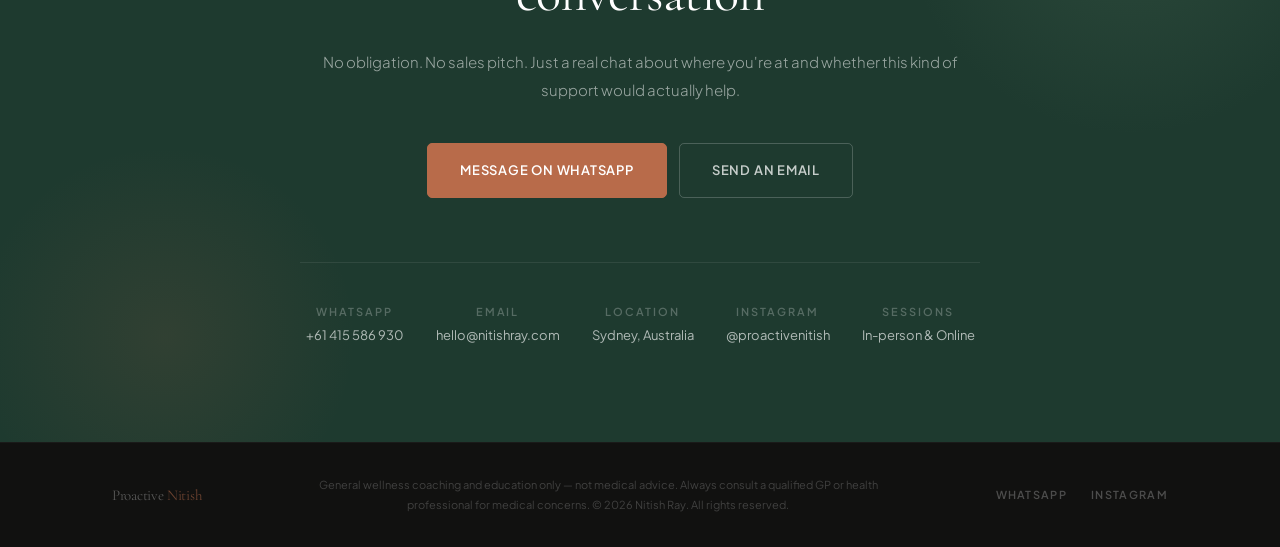
==== commit 1b6d1b07: "Add files via upload" ====
--- a/index.html
+++ b/index.html
@@ -16,7 +16,7 @@
   <!-- ── OPEN GRAPH ────────────────────────────────────────── -->
   <meta property="og:type"         content="website" />
   <meta property="og:url"          content="https://nitishray.com/" />
-  <meta property="og:title"        content=" Ray — Wellness Coach for Busy People" />
+  <meta property="og:title"        content="Nitish Ray — Wellness Coach for Busy People" />
   <meta property="og:description"  content="Progress, not performance. Simple, realistic wellness coaching for people who work hard, feel drained, and want to feel better without a complete life overhaul." />
   <meta property="og:image"        content="https://nitishray.com/images/og-image.jpg" />
   <meta property="og:image:width"  content="1200" />
@@ -183,6 +183,7 @@
         <li><a href="#about">About</a></li>
         <li><a href="#pillars">Focus Areas</a></li>
         <li><a href="#how">How It Works</a></li>
+        <li><a href="blog.html">Read</a></li>
         <li><a href="#faq">FAQ</a></li>
         <li><a href="#contact" class="btn btn-primary">Work With Me</a></li>
       </ul>
@@ -206,6 +207,7 @@
     <a href="#about">About</a>
     <a href="#pillars">Focus Areas</a>
     <a href="#how">How It Works</a>
+    <a href="blog.html">Read</a>
     <a href="#faq">FAQ</a>
     <a href="#contact" class="btn btn-primary">Work With Me</a>
   </nav>
@@ -251,8 +253,8 @@
             <span class="trust-label">Focus areas</span>
           </div>
           <div class="trust-item">
-            <span class="trust-num">12wk & more</span>
-            <span class="trust-label">Support</span>
+            <span class="trust-num">12wk</span>
+            <span class="trust-label">Max support</span>
           </div>
           <div class="trust-item">
             <span class="trust-num">0</span>
@@ -482,7 +484,7 @@
           <div class="step__num" aria-hidden="true">1</div>
           <div class="step__body">
             <h3 class="step__title">Education first</h3>
-            <p class="step__desc">We walk you through the key wellness areas that matter — sleep, blood sugar, heart health, stress, nutrition, and lifestyle — using a structured booklet so nothing gets missed and everything is explained clearly.</p>
+            <p class="step__desc">Nitish walks you through the key wellness areas that matter — sleep, blood sugar, heart health, stress, nutrition, and lifestyle — using a structured booklet so nothing gets missed and everything is explained clearly.</p>
           </div>
         </li>
 
@@ -498,7 +500,7 @@
           <div class="step__num" aria-hidden="true">3</div>
           <div class="step__body">
             <h3 class="step__title">A proper wellness check</h3>
-            <p class="step__desc">We conduct a simple body composition check and nutrition assessment to give you a clear starting point — real numbers, not guesses — so progress can be measured, not just felt.</p>
+            <p class="step__desc">Nitish conducts a simple body composition check and nutrition assessment to give you a clear starting point — real numbers, not guesses — so progress can be measured, not just felt.</p>
           </div>
         </li>
 
@@ -506,7 +508,7 @@
           <div class="step__num" aria-hidden="true">4</div>
           <div class="step__body">
             <h3 class="step__title">A plan that fits your actual week</h3>
-            <p class="step__desc">From everything discussed, We build one focused, realistic plan — not a list of twenty things, just the most important next step. Small enough to survive a hard week.</p>
+            <p class="step__desc">From everything discussed, Nitish builds one focused, realistic plan — not a list of twenty things, just the most important next step. Small enough to survive a hard week.</p>
           </div>
         </li>
 
@@ -514,7 +516,7 @@
           <div class="step__num" aria-hidden="true">5</div>
           <div class="step__body">
             <h3 class="step__title">Follow-through & accountability</h3>
-            <p class="step__desc">This is where most programs fail — and where this one doesn't. Every four weeks we check back in, reviews what worked, adjusts what didn't, and keeps you moving forward. No guilt, no ghosting. Just consistent support from someone who actually remembers what you said last time.</p>
+            <p class="step__desc">This is where most programs fail — and where this one doesn't. Every four weeks Nitish checks back in, reviews what worked, adjusts what didn't, and keeps you moving forward. No guilt, no ghosting. Just consistent support from someone who actually remembers what you said last time.</p>
           </div>
         </li>
 
@@ -536,7 +538,7 @@
               <span class="how__option-badge">Most common</span>
             </li>
             <li class="how__option">
-              <span class="how__option-label">12-Week Journey or More</span>
+              <span class="how__option-label">12-Week Journey</span>
               <span class="how__option-badge">Full support</span>
             </li>
           </ul>
@@ -575,7 +577,7 @@
         <div class="testimonial-card__author">
           <div class="testimonial-card__avatar" aria-hidden="true">S</div>
           <div>
-            <div class="testimonial-card__name">Santosh M.</div>
+            <div class="testimonial-card__name">Sarah M.</div>
             <div class="testimonial-card__role">Nurse, Sydney</div>
           </div>
         </div>
@@ -610,10 +612,9 @@
     </div>
 
     <p class="testimonials__disclaimer reveal">
-      * Shared with permission. Individual results vary and depend on 
-      consistency, lifestyle, and personal circumstances. Results are 
-      not guaranteed.
+      * These are illustrative examples. Real client results vary. Individual outcomes depend on consistency, lifestyle, and personal circumstances.
     </p>
+
   </div>
 </section>
 
@@ -716,7 +717,7 @@
 
       <div class="cta__actions">
         <a
-          href="https://wa.me/61415586930?text=Hi%20Nitish%2C%20I%27d%20like%20to%20learn%20more%20about%20your%20wellness%20coaching."
+          href="https://wa.me/61415586930?text=Hi%20Nitish%2C%20I%27d%20like%20to%20learn%20more%20about%20your%20wellness%20coaching"
           target="_blank"
           rel="noopener noreferrer"
           class="btn btn-accent"
@@ -725,7 +726,7 @@
           Message on WhatsApp
         </a>
         <a
-          href="mailto:proactivenitish@gmail.com"
+          href="mailto:hello@nitishray.com"
           class="btn btn-outline-light"
           aria-label="Send an email to Nitish Ray"
         >
@@ -743,7 +744,7 @@
         <div class="cta-detail">
           <span class="cta-detail__label">Email</span>
           <span class="cta-detail__value">
-            <a href="mailto:proactivenitish@gmail.com">proactivenitish@gmail.com</a>
+            <a href="mailto:hello@nitishray.com">hello@nitishray.com</a>
           </span>
         </div>
         <div class="cta-detail">
--- a/css/style.css
+++ b/css/style.css
@@ -746,13 +746,14 @@
 /* Accent badge */
 .about__badge {
   position: absolute;
-  bottom: -var(--space-5);
-  right: -var(--space-4);
+  bottom: var(--space-4);
+  right: var(--space-4);
   background: var(--color-accent);
   color: #fff;
-  padding: var(--space-5) var(--space-6);
+  padding: var(--space-4) var(--space-5);
   border-radius: var(--radius-md);
   box-shadow: var(--shadow-lg);
+  z-index: var(--z-raised);
 }
 
 .about__badge-num {
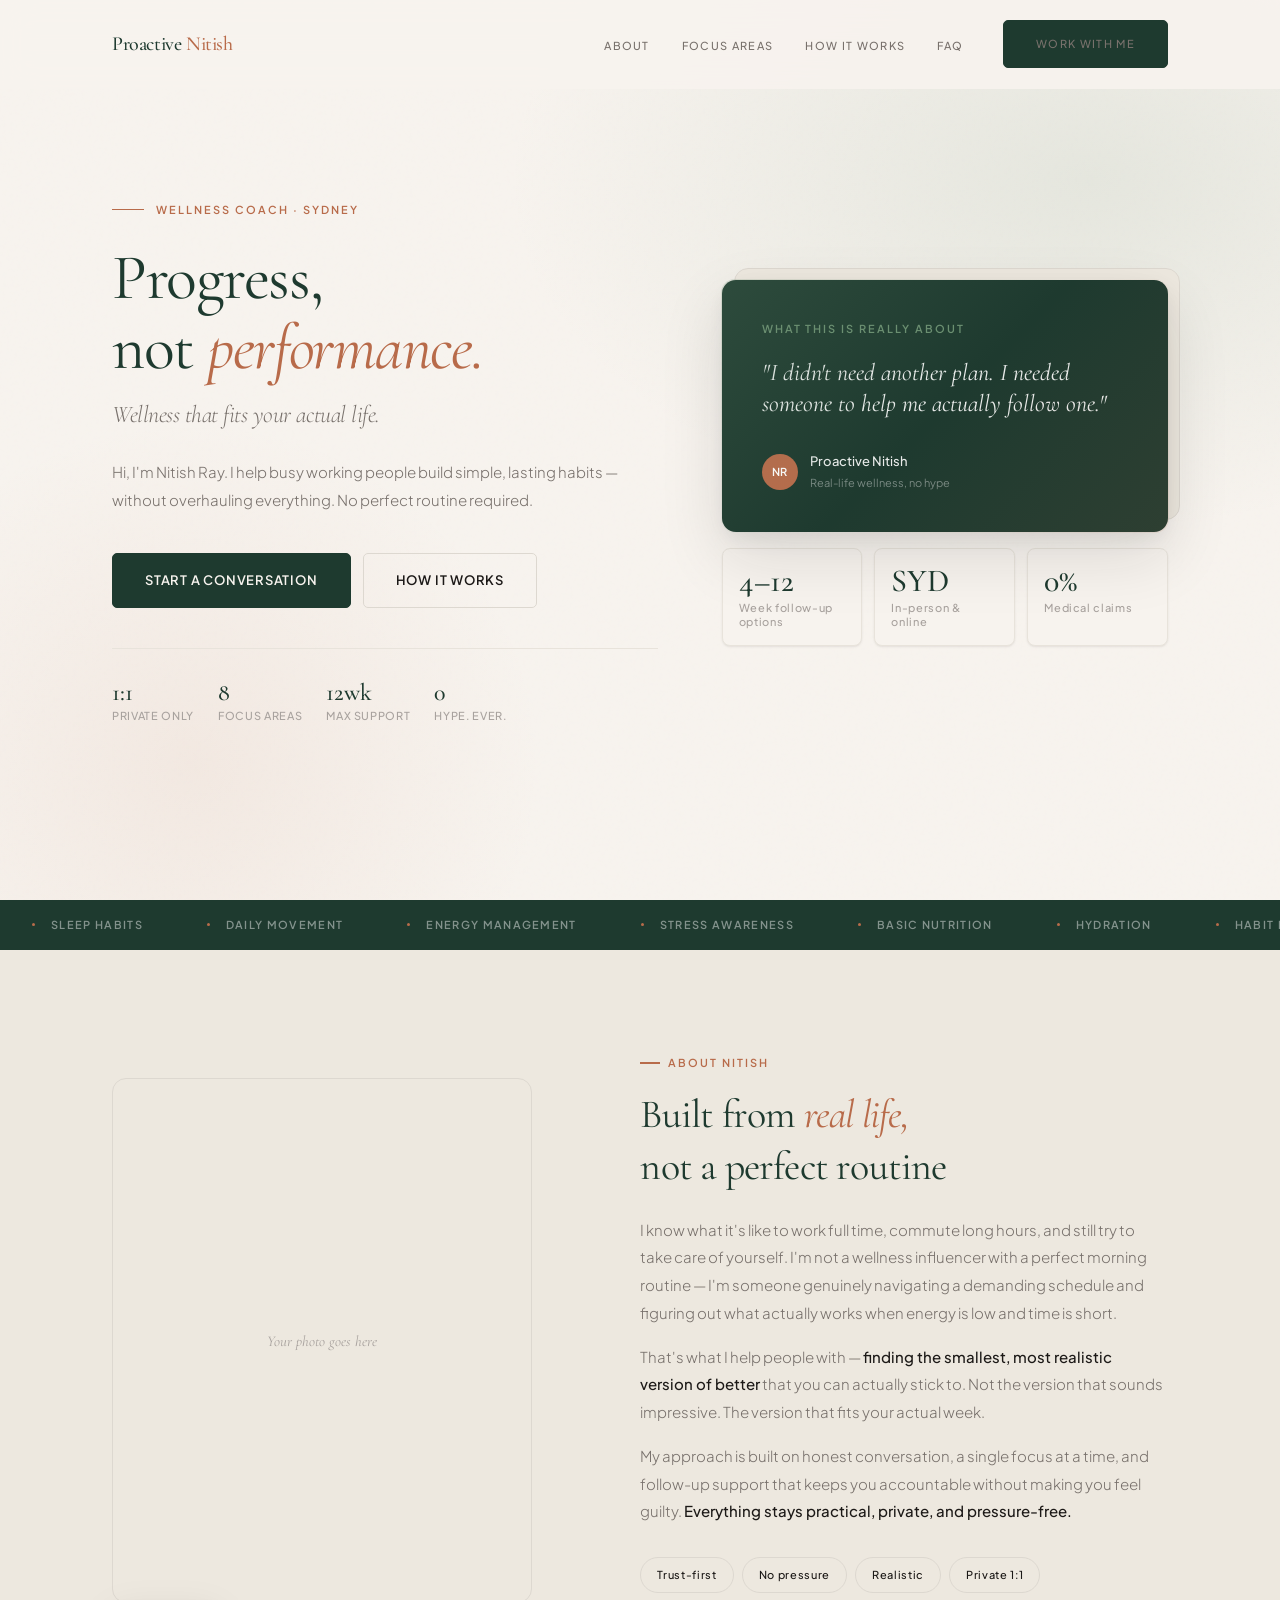
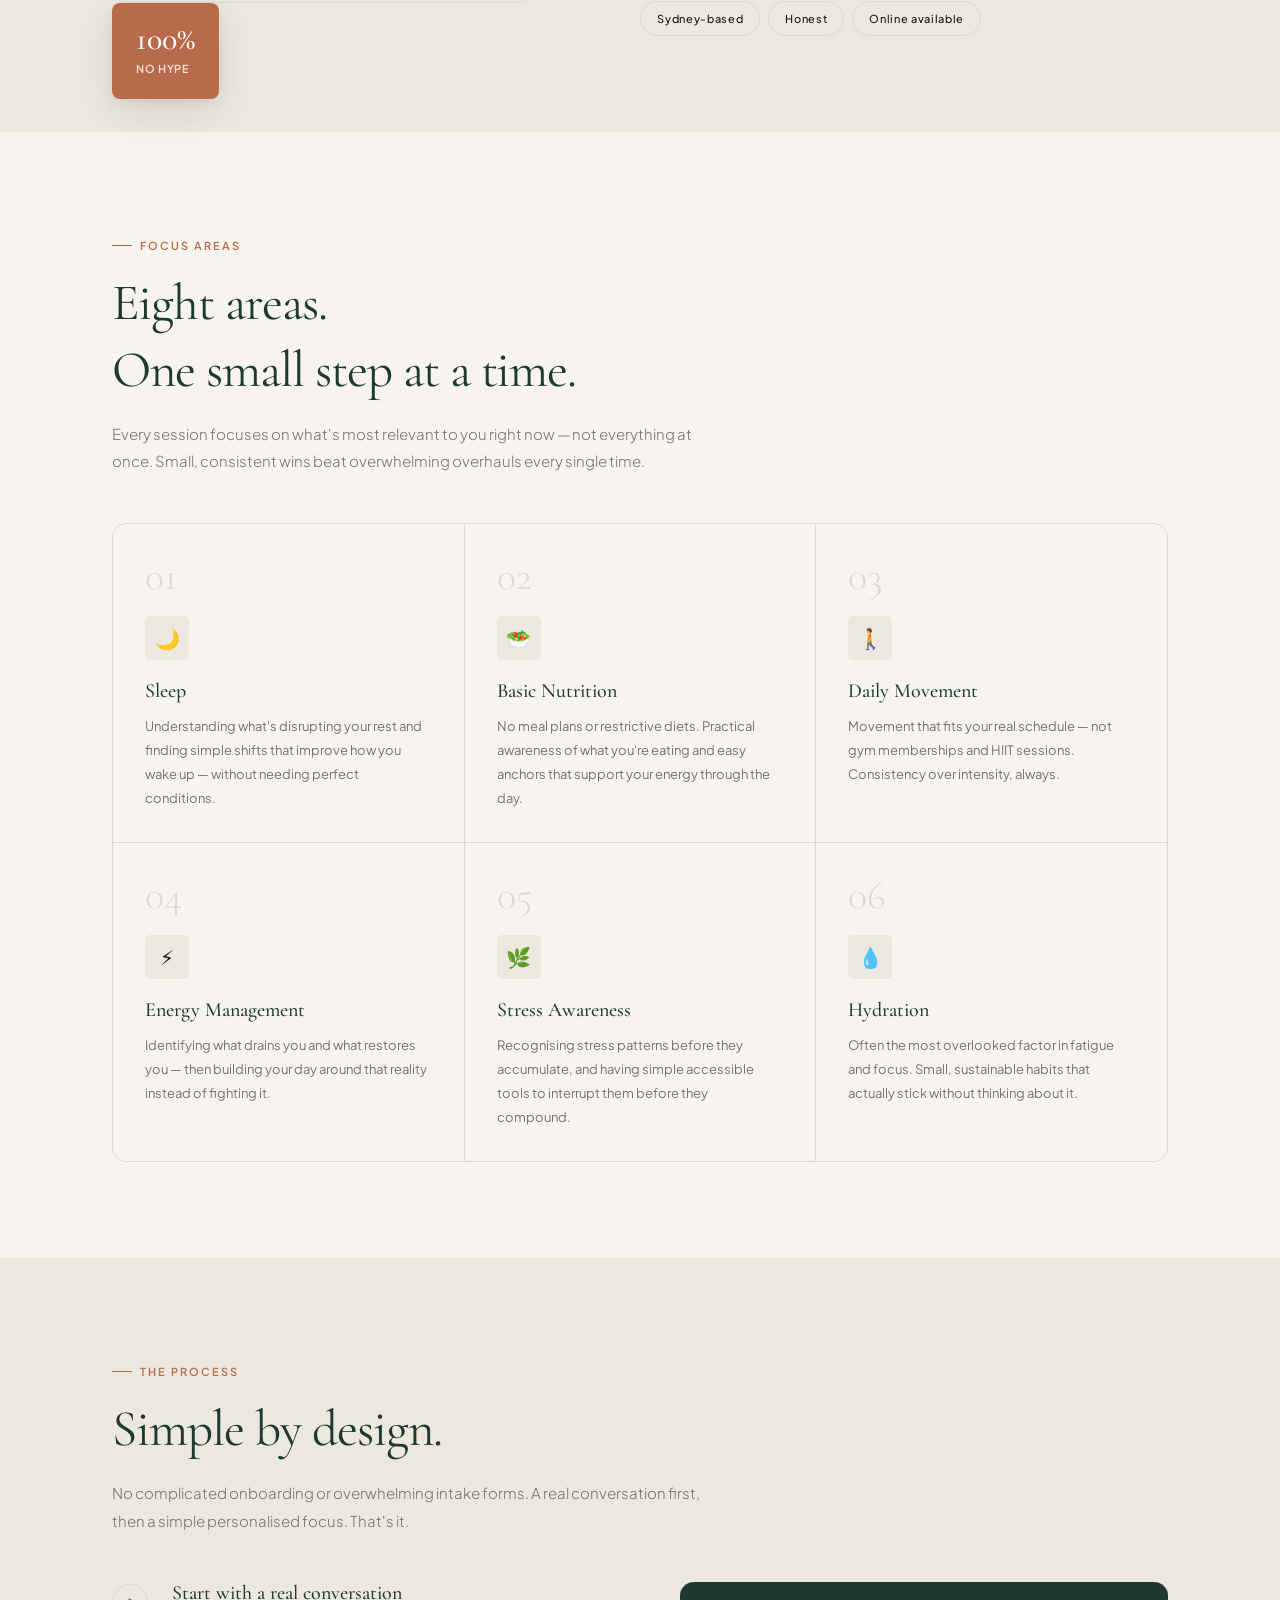
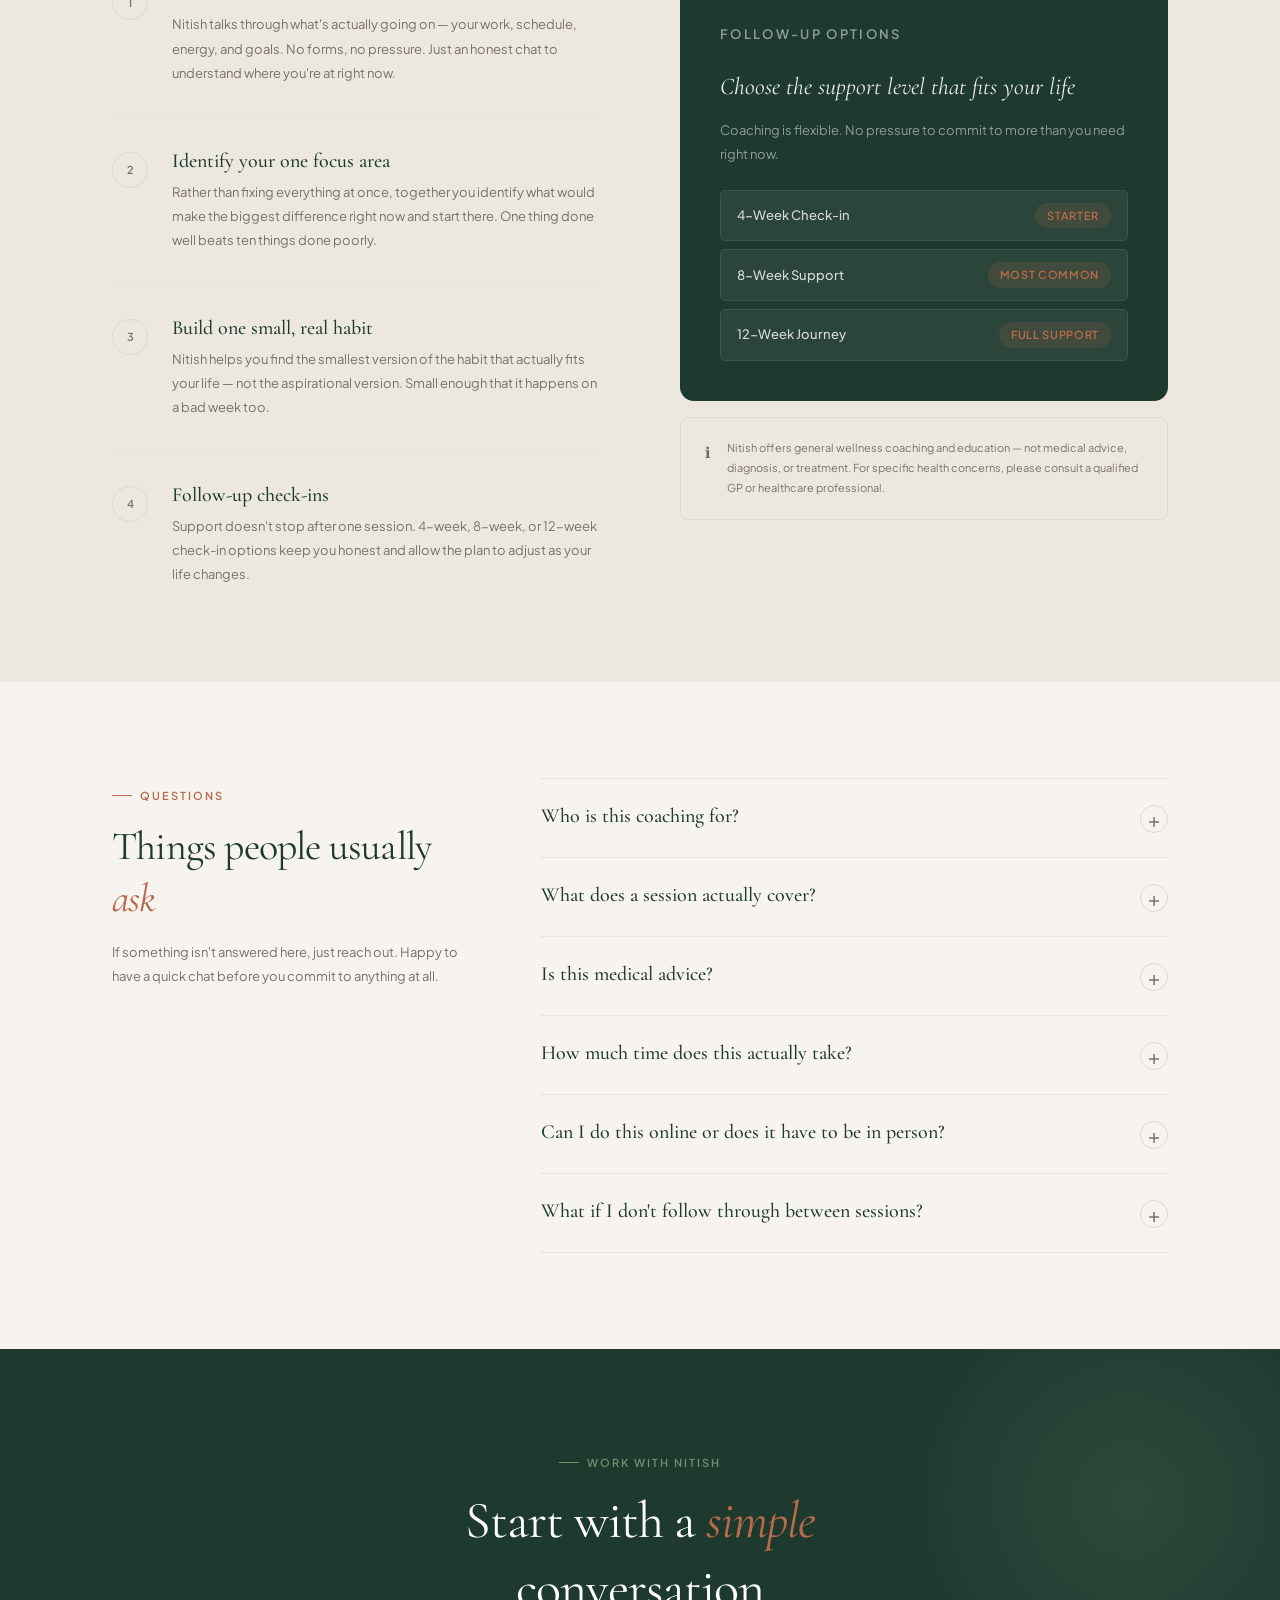
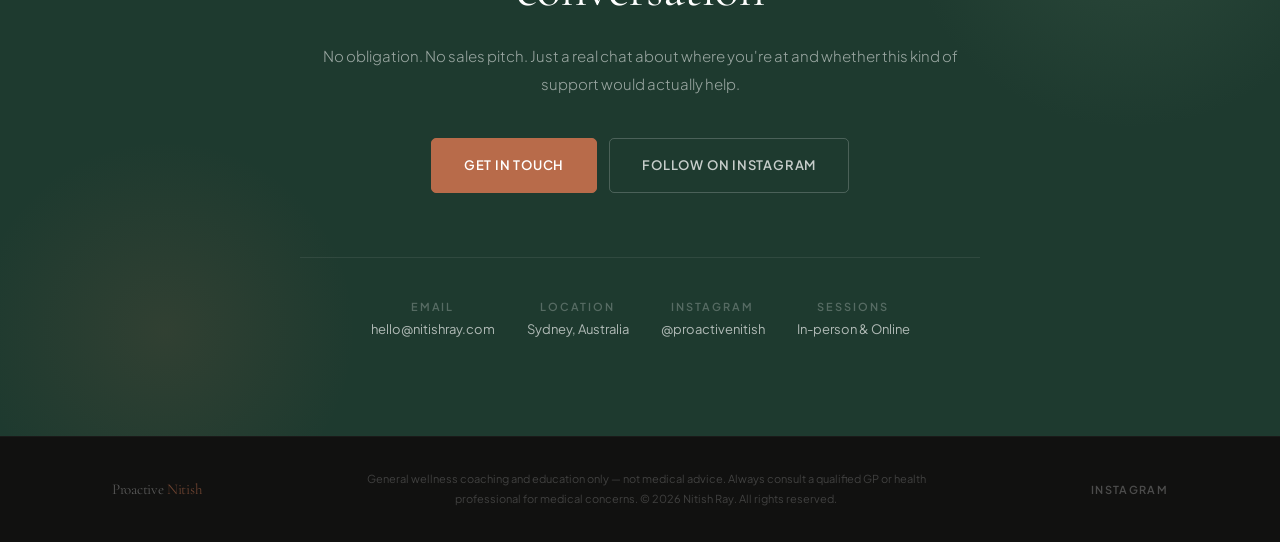
==== commit 3a4c886e: "Update navigation and contact information Removed blog link from navigation and testimonials section" ====
--- a/index.html
+++ b/index.html
@@ -183,7 +183,6 @@
         <li><a href="#about">About</a></li>
         <li><a href="#pillars">Focus Areas</a></li>
         <li><a href="#how">How It Works</a></li>
-        <li><a href="blog.html">Read</a></li>
         <li><a href="#faq">FAQ</a></li>
         <li><a href="#contact" class="btn btn-primary">Work With Me</a></li>
       </ul>
@@ -207,7 +206,6 @@
     <a href="#about">About</a>
     <a href="#pillars">Focus Areas</a>
     <a href="#how">How It Works</a>
-    <a href="blog.html">Read</a>
     <a href="#faq">FAQ</a>
     <a href="#contact" class="btn btn-primary">Work With Me</a>
   </nav>
@@ -225,6 +223,11 @@
     <div class="hero__grid">
 
       <div class="hero__content">
+
+        <div class="hero__eyebrow reveal" aria-hidden="true">
+          <span class="hero__eyebrow-line"></span>
+          <span class="hero__eyebrow-text">Wellness Coach &middot; Sydney</span>
+        </div>
 
         <h1 class="hero__headline reveal reveal-delay-1">
           Progress,<br />not <em>performance.</em>
@@ -340,13 +343,18 @@
 
       <div class="about__image-wrap reveal">
         <figure class="about__image">
-          <img
-            src="images/nitish-ray.jpg"
-            alt="Nitish Ray — Wellness Coach, Sydney"
-            width="800"
-            height="1000"
-            loading="lazy"
-          />
+          <!--
+            TO ADD YOUR PHOTO:
+            Delete the div below and replace with:
+            <img
+              src="images/nitish-ray.jpg"
+              alt="Nitish Ray — Wellness Coach, Sydney"
+              width="800"
+              height="1000"
+              loading="lazy"
+            />
+          -->
+          <div class="about__image-placeholder">Your photo goes here</div>
         </figure>
         <div class="about__badge" aria-hidden="true">
           <span class="about__badge-num">100%</span>
@@ -397,7 +405,7 @@
 
     <div class="section-header reveal">
       <span class="tag">Focus Areas</span>
-      <h2 id="pillars-heading">Eight focus areas.<br />One small step at a time.</h2>
+      <h2 id="pillars-heading">Eight areas.<br />One small step at a time.</h2>
       <p>Every session focuses on what's most relevant to you right now — not everything at once. Small, consistent wins beat overwhelming overhauls every single time.</p>
     </div>
 
@@ -445,20 +453,6 @@
         <p class="pillar-card__desc">Often the most overlooked factor in fatigue and focus. Small, sustainable habits that actually stick without thinking about it.</p>
       </article>
 
-      <article class="pillar-card reveal" role="listitem">
-        <div class="pillar-card__num" aria-hidden="true">07</div>
-        <div class="pillar-card__icon" aria-hidden="true">🧠</div>
-        <h3 class="pillar-card__title">Mindset & Self-Talk</h3>
-        <p class="pillar-card__desc">How you talk to yourself on a hard week matters as much as what you eat. Building a realistic inner narrative around progress — not perfection — is a skill, not a personality trait.</p>
-      </article>
-
-      <article class="pillar-card reveal reveal-delay-1" role="listitem">
-        <div class="pillar-card__num" aria-hidden="true">08</div>
-        <div class="pillar-card__icon" aria-hidden="true">📋</div>
-        <h3 class="pillar-card__title">Habit Tracking</h3>
-        <p class="pillar-card__desc">What gets measured improves. Simple, low-friction ways to track the habits that matter — not a complicated system, just enough to stay honest with yourself week to week.</p>
-      </article>
-
     </div>
   </div>
 </section>
@@ -472,8 +466,8 @@
 
     <div class="section-header reveal">
       <span class="tag">The Process</span>
-      <h2 id="how-heading">Structured. Private.<br />Built around you.</h2>
-      <p>Every session follows a clear process — education, honest conversation, a proper wellness check, and a plan that actually fits your life. Then we follow up every four weeks to keep it real.</p>
+      <h2 id="how-heading">Simple by design.</h2>
+      <p>No complicated onboarding or overwhelming intake forms. A real conversation first, then a simple personalised focus. That's it.</p>
     </div>
 
     <div class="how__grid">
@@ -483,40 +477,32 @@
         <li class="step reveal">
           <div class="step__num" aria-hidden="true">1</div>
           <div class="step__body">
-            <h3 class="step__title">Education first</h3>
-            <p class="step__desc">Nitish walks you through the key wellness areas that matter — sleep, blood sugar, heart health, stress, nutrition, and lifestyle — using a structured booklet so nothing gets missed and everything is explained clearly.</p>
+            <h3 class="step__title">Start with a real conversation</h3>
+            <p class="step__desc">Nitish talks through what's actually going on — your work, schedule, energy, and goals. No forms, no pressure. Just an honest chat to understand where you're at right now.</p>
           </div>
         </li>
 
         <li class="step reveal reveal-delay-1">
           <div class="step__num" aria-hidden="true">2</div>
           <div class="step__body">
-            <h3 class="step__title">Your concerns, your priorities</h3>
-            <p class="step__desc">Once you understand the landscape, you share what matters most to you — energy, weight, sleep, digestion, stress, or anything else. No agenda, no assumptions. This is your session.</p>
+            <h3 class="step__title">Identify your one focus area</h3>
+            <p class="step__desc">Rather than fixing everything at once, together you identify what would make the biggest difference right now and start there. One thing done well beats ten things done poorly.</p>
           </div>
         </li>
 
         <li class="step reveal reveal-delay-2">
           <div class="step__num" aria-hidden="true">3</div>
           <div class="step__body">
-            <h3 class="step__title">A proper wellness check</h3>
-            <p class="step__desc">Nitish conducts a simple body composition check and nutrition assessment to give you a clear starting point — real numbers, not guesses — so progress can be measured, not just felt.</p>
+            <h3 class="step__title">Build one small, real habit</h3>
+            <p class="step__desc">Nitish helps you find the smallest version of the habit that actually fits your life — not the aspirational version. Small enough that it happens on a bad week too.</p>
           </div>
         </li>
 
         <li class="step reveal reveal-delay-3">
           <div class="step__num" aria-hidden="true">4</div>
           <div class="step__body">
-            <h3 class="step__title">A plan that fits your actual week</h3>
-            <p class="step__desc">From everything discussed, Nitish builds one focused, realistic plan — not a list of twenty things, just the most important next step. Small enough to survive a hard week.</p>
-          </div>
-        </li>
-
-        <li class="step reveal reveal-delay-4">
-          <div class="step__num" aria-hidden="true">5</div>
-          <div class="step__body">
-            <h3 class="step__title">Follow-through & accountability</h3>
-            <p class="step__desc">This is where most programs fail — and where this one doesn't. Every four weeks Nitish checks back in, reviews what worked, adjusts what didn't, and keeps you moving forward. No guilt, no ghosting. Just consistent support from someone who actually remembers what you said last time.</p>
+            <h3 class="step__title">Follow-up check-ins</h3>
+            <p class="step__desc">Support doesn't stop after one session. 4-week, 8-week, or 12-week check-in options keep you honest and allow the plan to adjust as your life changes.</p>
           </div>
         </li>
 
@@ -557,69 +543,6 @@
 
 
 <!-- ═══════════════════════════════════════════════════════
-     TESTIMONIALS
-════════════════════════════════════════════════════════ -->
-<section id="testimonials" class="bg-subtle" aria-labelledby="testimonials-heading">
-  <div class="container">
-
-    <div class="section-header reveal">
-      <span class="tag">What People Say</span>
-      <h2 id="testimonials-heading">Real people.<br /><em>Real results.</em></h2>
-      <p>Not transformations. Just honest accounts of what changed when someone stopped trying to be perfect and started being consistent.</p>
-    </div>
-
-    <div class="testimonials__grid">
-
-      <div class="testimonial-card reveal">
-        <div class="testimonial-card__quote">
-          "I've tried every morning routine tip on the internet. Nitish was the first person who actually looked at my shift schedule before suggesting anything. Three months later I'm sleeping better and I stopped skipping meals."
-        </div>
-        <div class="testimonial-card__author">
-          <div class="testimonial-card__avatar" aria-hidden="true">S</div>
-          <div>
-            <div class="testimonial-card__name">Sarah M.</div>
-            <div class="testimonial-card__role">Nurse, Sydney</div>
-          </div>
-        </div>
-      </div>
-
-      <div class="testimonial-card reveal reveal-delay-1">
-        <div class="testimonial-card__quote">
-          "Honestly I came in skeptical — I thought it was going to be another supplement pitch. It wasn't. We spent most of the first session talking about what my week actually looks like. The plan had four things on it. I've stuck to three of them."
-        </div>
-        <div class="testimonial-card__author">
-          <div class="testimonial-card__avatar" aria-hidden="true">J</div>
-          <div>
-            <div class="testimonial-card__name">James T.</div>
-            <div class="testimonial-card__role">IT Professional, Sydney</div>
-          </div>
-        </div>
-      </div>
-
-      <div class="testimonial-card reveal reveal-delay-2">
-        <div class="testimonial-card__quote">
-          "The body check at the start was eye-opening — not scary, just real. Seeing actual numbers made it click in a way that generic advice never did. Six weeks in and my energy after work is genuinely different."
-        </div>
-        <div class="testimonial-card__author">
-          <div class="testimonial-card__avatar" aria-hidden="true">P</div>
-          <div>
-            <div class="testimonial-card__name">Priya K.</div>
-            <div class="testimonial-card__role">Student, Sydney</div>
-          </div>
-        </div>
-      </div>
-
-    </div>
-
-    <p class="testimonials__disclaimer reveal">
-      * These are illustrative examples. Real client results vary. Individual outcomes depend on consistency, lifestyle, and personal circumstances.
-    </p>
-
-  </div>
-</section>
-
-
-<!-- ═══════════════════════════════════════════════════════
      FAQ
 ════════════════════════════════════════════════════════ -->
 <section id="faq" aria-labelledby="faq-heading">
@@ -717,30 +640,24 @@
 
       <div class="cta__actions">
         <a
-          href="https://wa.me/61415586930?text=Hi%20Nitish%2C%20I%27d%20like%20to%20learn%20more%20about%20your%20wellness%20coaching"
+          href="mailto:hello@nitishray.com"
+          class="btn btn-accent"
+          aria-label="Send an email to Nitish Ray"
+        >
+          Get in Touch
+        </a>
+        <a
+          href="https://www.instagram.com/proactivenitish"
           target="_blank"
           rel="noopener noreferrer"
-          class="btn btn-accent"
-          aria-label="Message Nitish on WhatsApp"
+          class="btn btn-outline-light"
+          aria-label="Follow Proactive Nitish on Instagram"
         >
-          Message on WhatsApp
-        </a>
-        <a
-          href="mailto:hello@nitishray.com"
-          class="btn btn-outline-light"
-          aria-label="Send an email to Nitish Ray"
-        >
-          Send an Email
+          Follow on Instagram
         </a>
       </div>
 
       <div class="cta__details" aria-label="Contact information">
-        <div class="cta-detail">
-          <span class="cta-detail__label">WhatsApp</span>
-          <span class="cta-detail__value">
-            <a href="https://wa.me/61415586930" target="_blank" rel="noopener noreferrer">+61 415 586 930</a>
-          </span>
-        </div>
         <div class="cta-detail">
           <span class="cta-detail__label">Email</span>
           <span class="cta-detail__value">
@@ -788,14 +705,6 @@
       </p>
 
       <nav class="footer__links" aria-label="Footer navigation">
-        <a
-          href="https://wa.me/61415586930"
-          target="_blank"
-          rel="noopener noreferrer"
-          aria-label="WhatsApp Nitish"
-        >
-          WhatsApp
-        </a>
         <a
           href="https://www.instagram.com/proactivenitish"
           target="_blank"
--- a/css/style.css
+++ b/css/style.css
@@ -746,14 +746,13 @@
 /* Accent badge */
 .about__badge {
   position: absolute;
-  bottom: var(--space-4);
-  right: var(--space-4);
+  bottom: -var(--space-5);
+  right: -var(--space-4);
   background: var(--color-accent);
   color: #fff;
-  padding: var(--space-4) var(--space-5);
+  padding: var(--space-5) var(--space-6);
   border-radius: var(--radius-md);
   box-shadow: var(--shadow-lg);
-  z-index: var(--z-raised);
 }
 
 .about__badge-num {
@@ -1423,119 +1422,3 @@
     text-align: center;
   }
 }
-
-
-/* ═══════════════════════════════════════════════════════════
-   TESTIMONIALS
-═══════════════════════════════════════════════════════════ */
-
-.testimonials__grid {
-  display: grid;
-  grid-template-columns: 1fr;
-  gap: var(--space-5);
-  margin-bottom: var(--space-8);
-}
-
-.testimonial-card {
-  background: var(--color-bg);
-  border: 1px solid var(--color-border);
-  border-radius: var(--radius-lg);
-  padding: var(--space-8) var(--space-8);
-  display: flex;
-  flex-direction: column;
-  gap: var(--space-6);
-  transition: box-shadow var(--duration-base) var(--ease-out),
-              transform var(--duration-base) var(--ease-out);
-}
-
-.testimonial-card:hover {
-  box-shadow: var(--shadow-lg);
-  transform: translateY(-2px);
-}
-
-/* Opening quote mark */
-.testimonial-card::before {
-  content: '\201C';
-  font-family: var(--font-display);
-  font-size: 4rem;
-  line-height: 1;
-  color: var(--color-accent);
-  opacity: 0.3;
-  display: block;
-  margin-bottom: calc(-1 * var(--space-6));
-}
-
-.testimonial-card__quote {
-  font-family: var(--font-display);
-  font-size: var(--text-lg);
-  font-weight: var(--weight-regular);
-  font-style: italic;
-  color: var(--color-primary);
-  line-height: var(--leading-snug);
-  flex: 1;
-}
-
-.testimonial-card__author {
-  display: flex;
-  align-items: center;
-  gap: var(--space-3);
-  padding-top: var(--space-4);
-  border-top: 1px solid var(--color-border-subtle);
-}
-
-.testimonial-card__avatar {
-  width: 40px;
-  height: 40px;
-  border-radius: var(--radius-full);
-  background: var(--color-primary);
-  color: var(--color-text-inverse);
-  display: flex;
-  align-items: center;
-  justify-content: center;
-  font-size: var(--text-sm);
-  font-weight: var(--weight-semi);
-  flex-shrink: 0;
-}
-
-.testimonial-card__name {
-  font-size: var(--text-sm);
-  font-weight: var(--weight-semi);
-  color: var(--color-text);
-}
-
-.testimonial-card__role {
-  font-size: var(--text-xs);
-  color: var(--color-text-faint);
-  margin-top: 2px;
-}
-
-.testimonials__disclaimer {
-  font-size: var(--text-xs);
-  color: var(--color-text-faint);
-  text-align: center;
-  font-style: italic;
-  line-height: var(--leading-loose);
-  max-width: 560px;
-  margin-inline: auto;
-}
-
-@media (min-width: 640px) {
-  .testimonials__grid {
-    grid-template-columns: 1fr 1fr;
-  }
-
-  /* Third card spans full width on 2-col, or sits naturally on 3-col */
-  .testimonial-card:last-child {
-    grid-column: 1 / -1;
-  }
-}
-
-@media (min-width: 960px) {
-  .testimonials__grid {
-    grid-template-columns: repeat(3, 1fr);
-  }
-
-  .testimonial-card:last-child {
-    grid-column: auto;
-  }
-}
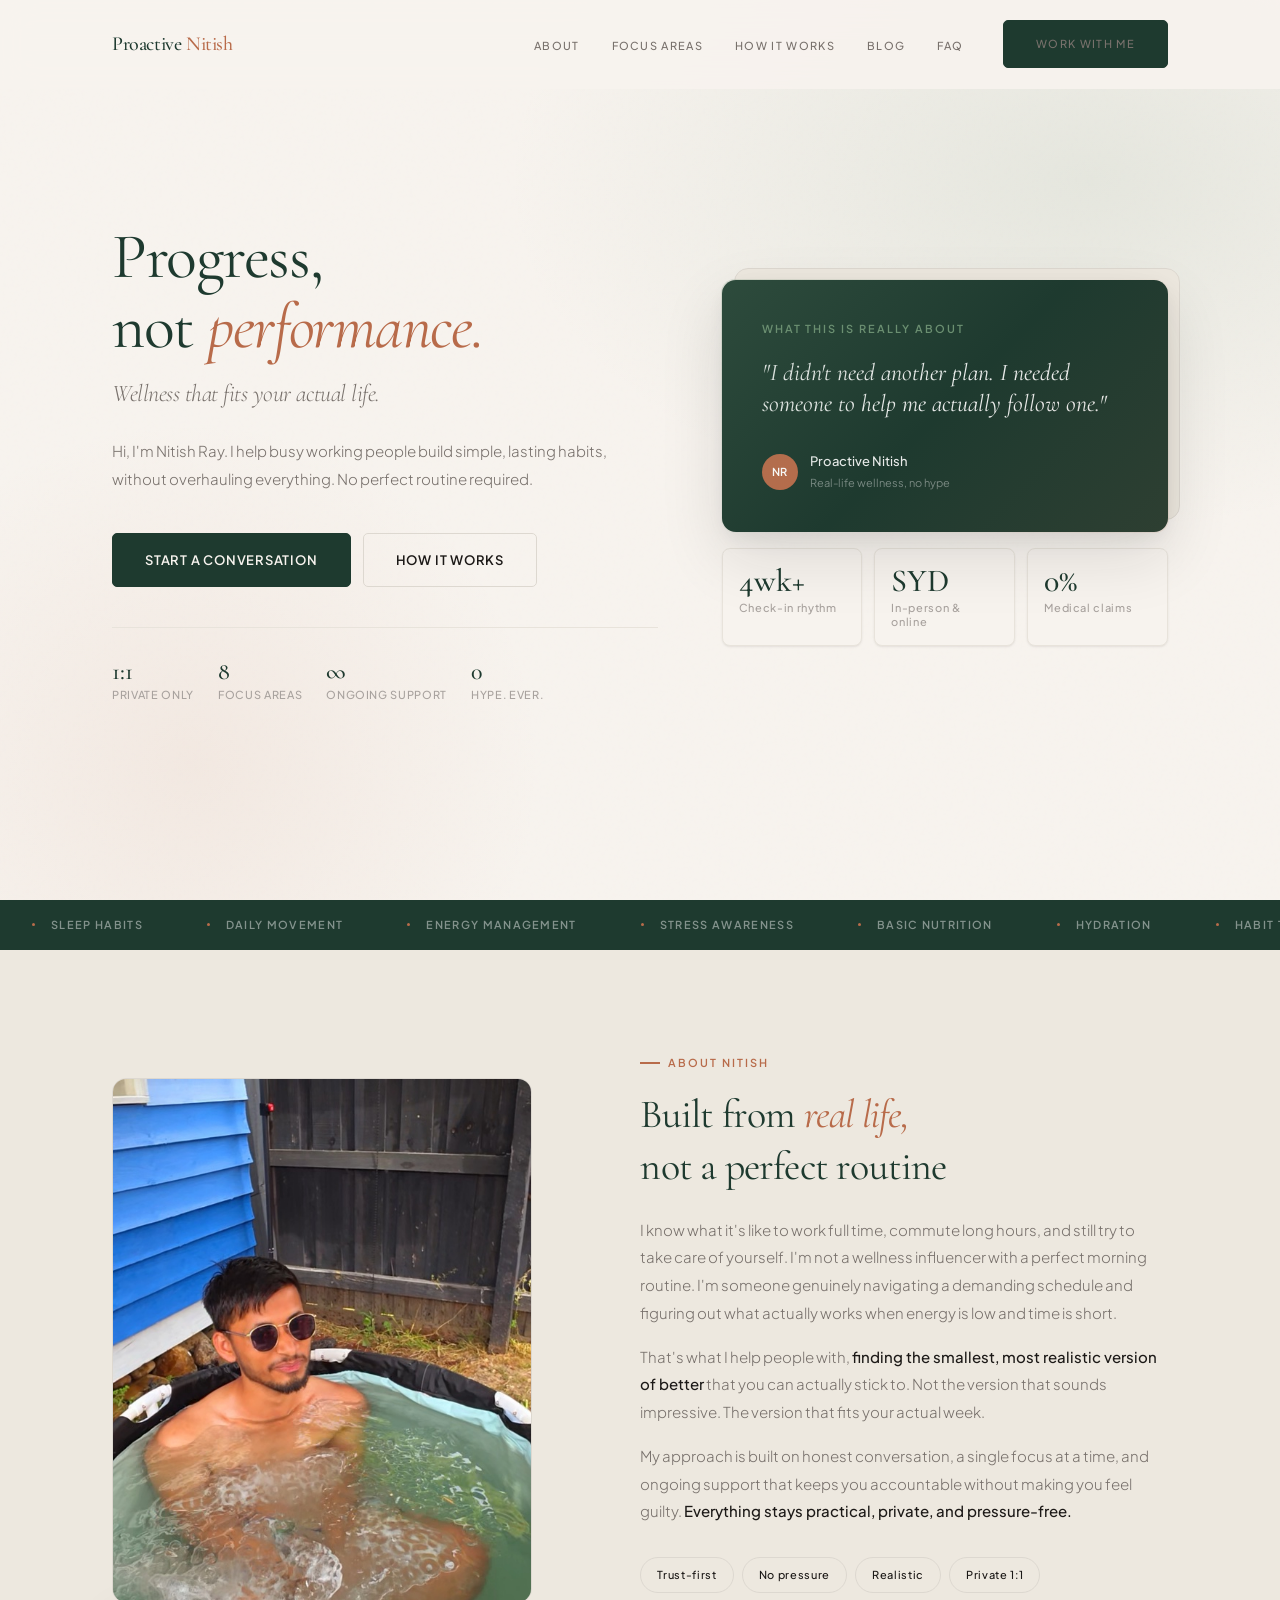
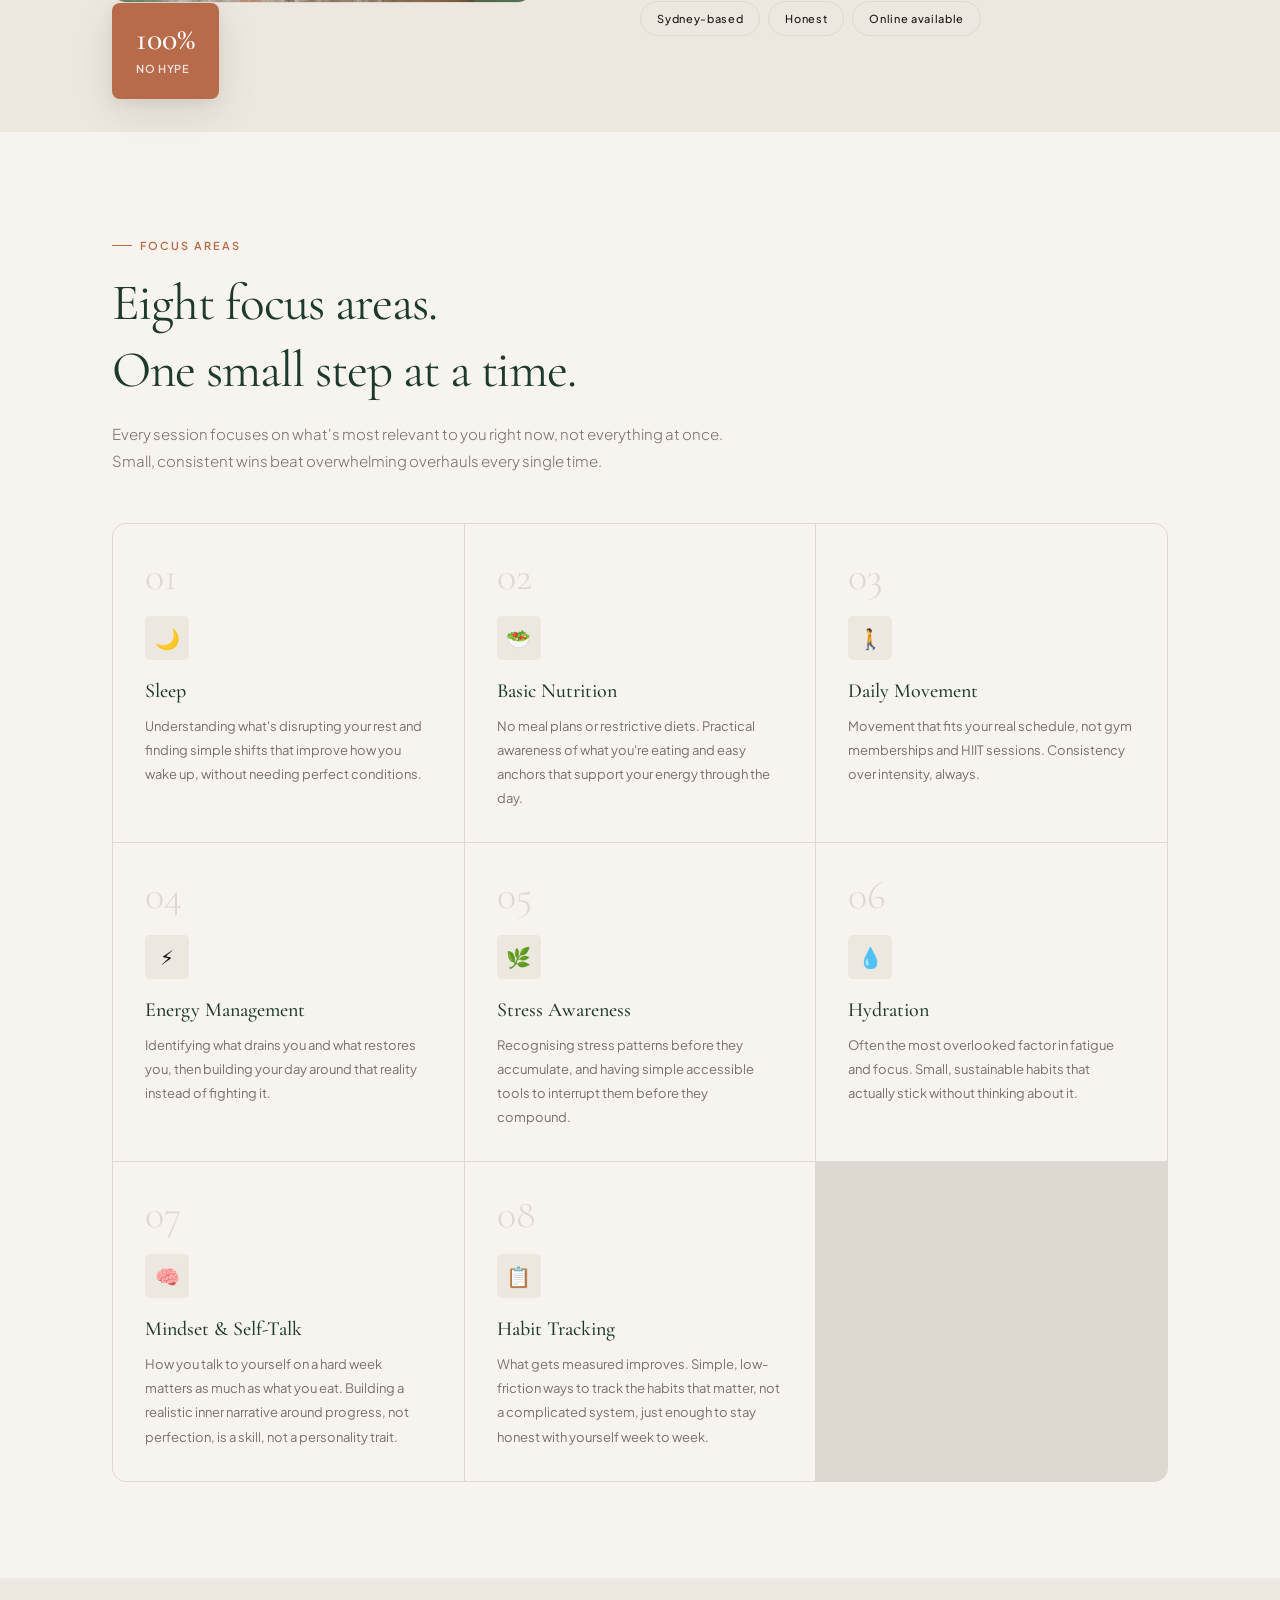
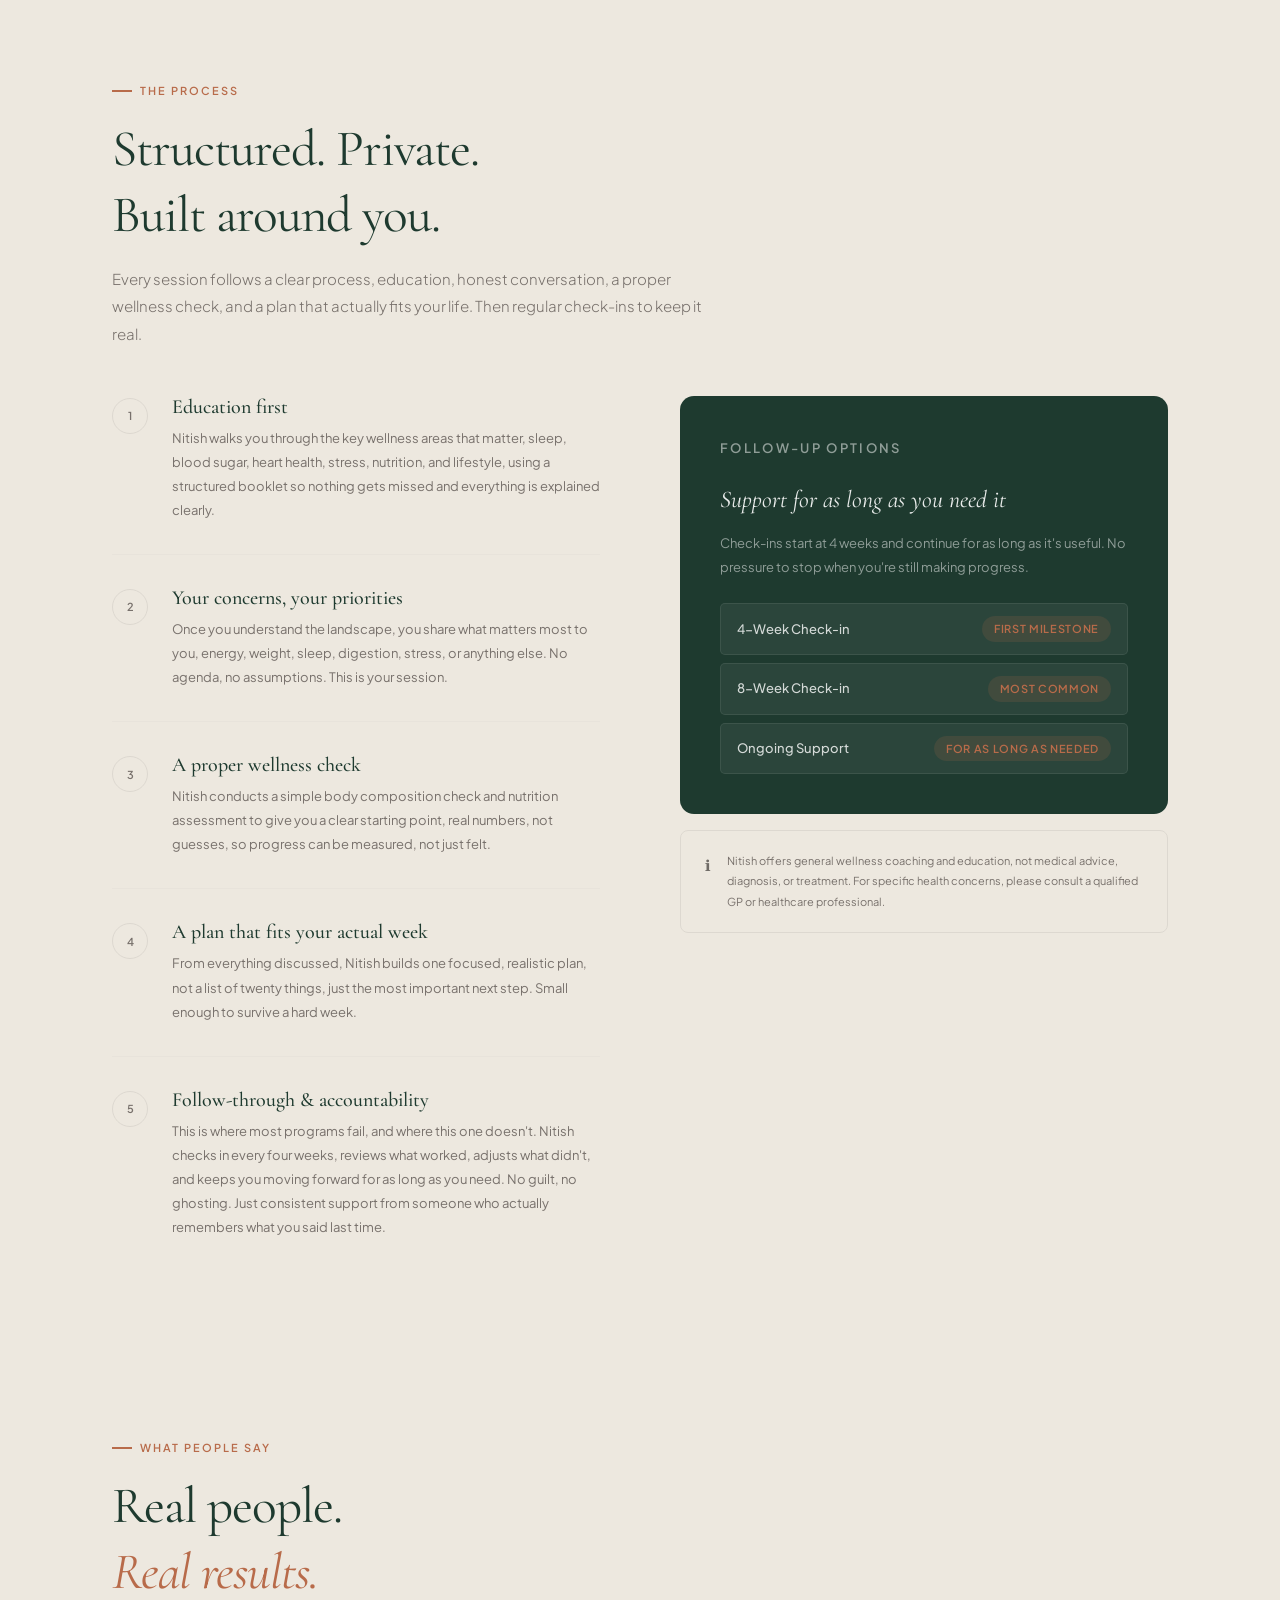
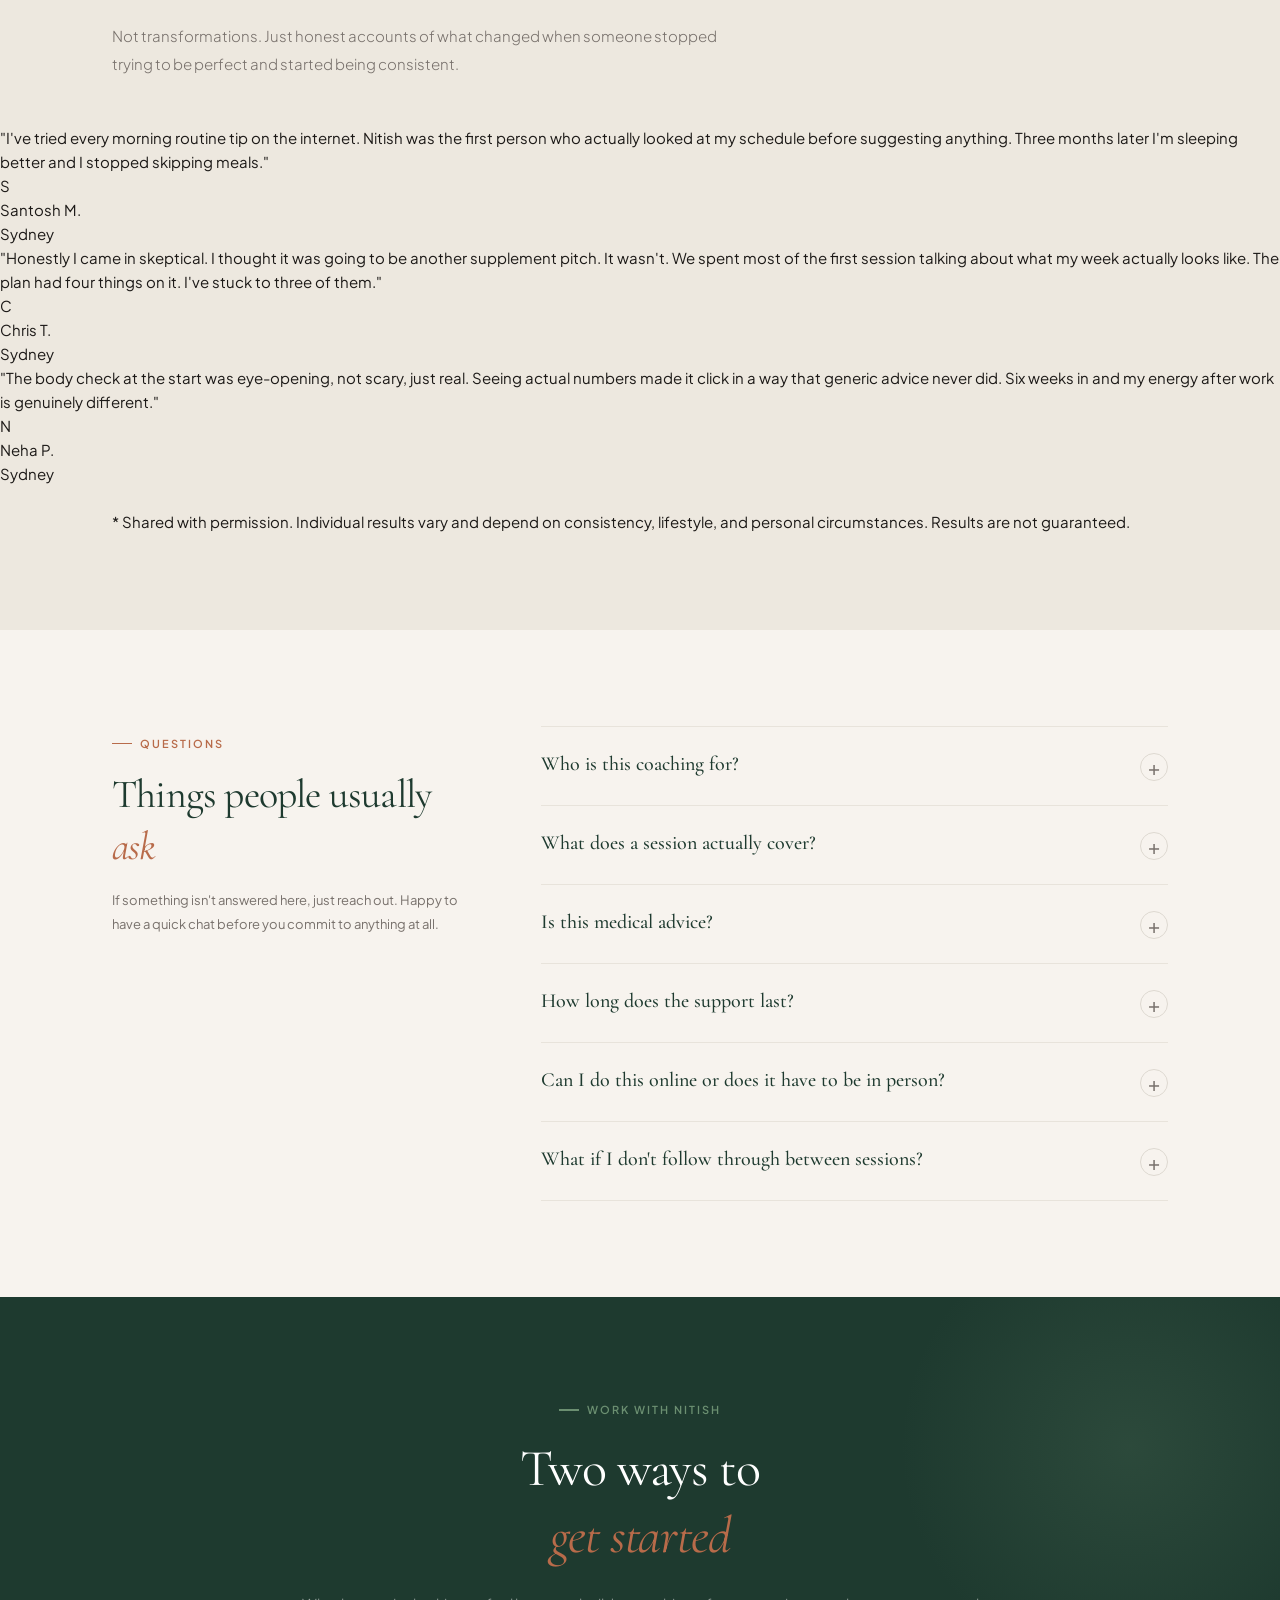
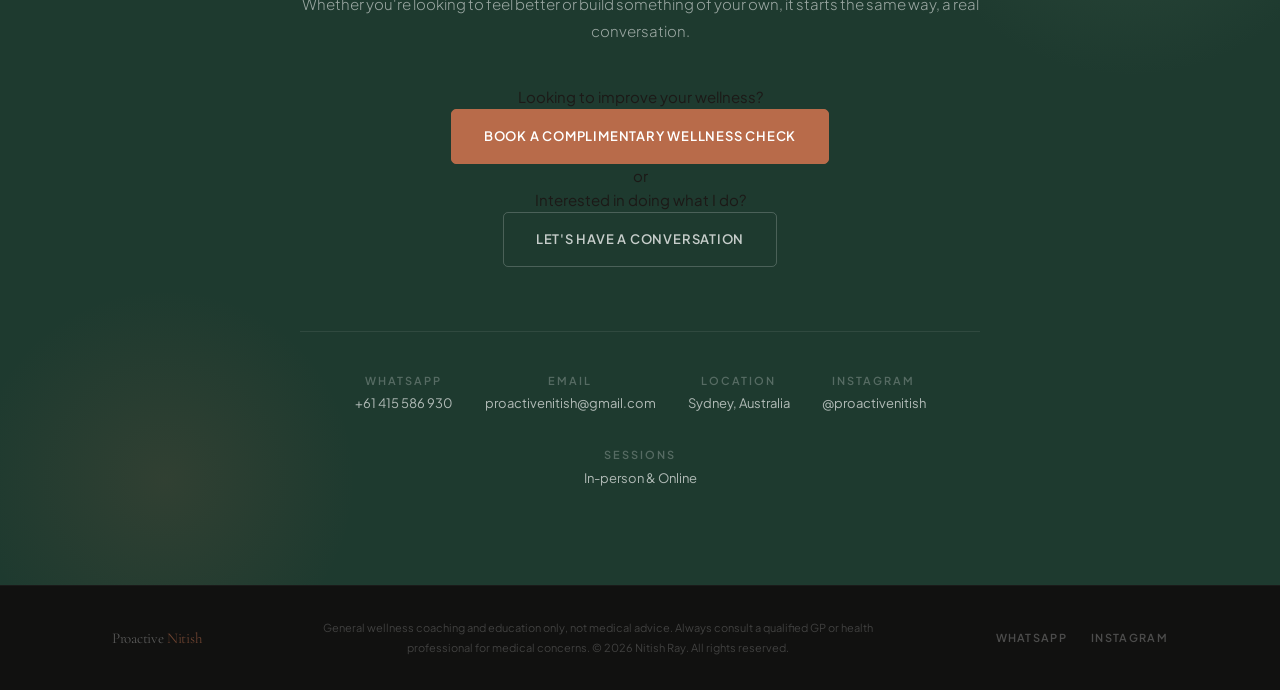
==== commit dc11ce0d: "Update index.html" ====
--- a/index.html
+++ b/index.html
@@ -5,15 +5,13 @@
   <meta name="viewport" content="width=device-width, initial-scale=1.0" />
   <meta http-equiv="X-UA-Compatible" content="IE=edge" />
 
-  <!-- ── PRIMARY SEO ──────────────────────────────────────── -->
   <title>Nitish Ray — Wellness Coach for Busy People | Proactive Nitish</title>
-  <meta name="description" content="Nitish Ray is a wellness coach in Sydney helping busy working people build simple, lasting habits around sleep, food, movement, energy, and stress — without overhauling their life." />
+  <meta name="description" content="Nitish Ray is a wellness coach in Sydney helping busy working people build simple, lasting habits around sleep, food, movement, energy, and stress, without overhauling their life." />
   <meta name="keywords" content="wellness coach Sydney, habit coach, wellness coaching Australia, busy people wellness, sleep habits, nutrition habits, stress management, Nitish Ray, Proactive Nitish" />
   <meta name="author" content="Nitish Ray" />
   <meta name="robots" content="index, follow" />
   <link rel="canonical" href="https://nitishray.com/" />
 
-  <!-- ── OPEN GRAPH ────────────────────────────────────────── -->
   <meta property="og:type"         content="website" />
   <meta property="og:url"          content="https://nitishray.com/" />
   <meta property="og:title"        content="Nitish Ray — Wellness Coach for Busy People" />
@@ -24,13 +22,11 @@
   <meta property="og:locale"       content="en_AU" />
   <meta property="og:site_name"    content="Proactive Nitish" />
 
-  <!-- ── TWITTER CARD ─────────────────────────────────────── -->
   <meta name="twitter:card"        content="summary_large_image" />
   <meta name="twitter:title"       content="Nitish Ray — Wellness Coach for Busy People" />
   <meta name="twitter:description" content="Progress, not performance. Simple wellness coaching for busy working people." />
   <meta name="twitter:image"       content="https://nitishray.com/images/og-image.jpg" />
 
-  <!-- ── STRUCTURED DATA — AI & search discoverability ────── -->
   <script type="application/ld+json">
   {
     "@context": "https://schema.org",
@@ -58,25 +54,14 @@
         },
         "description": "Nitish Ray is a wellness coach based in Sydney, Australia, helping busy working people build simple, lasting habits around sleep, nutrition, movement, energy, and stress.",
         "jobTitle": "Wellness Coach",
-        "knowsAbout": [
-          "Wellness Coaching",
-          "Habit Formation",
-          "Sleep Habits",
-          "Nutrition Basics",
-          "Stress Management",
-          "Energy Management",
-          "Hydration",
-          "Daily Movement"
-        ],
+        "knowsAbout": ["Wellness Coaching","Habit Formation","Sleep Habits","Nutrition Basics","Stress Management","Energy Management","Hydration","Daily Movement"],
         "address": {
           "@type": "PostalAddress",
           "addressLocality": "Sydney",
           "addressRegion": "New South Wales",
           "addressCountry": "AU"
         },
-        "sameAs": [
-          "https://www.instagram.com/proactivenitish"
-        ]
+        "sameAs": ["https://www.instagram.com/proactivenitish"]
       },
       {
         "@type": "Service",
@@ -88,7 +73,7 @@
         "areaServed": { "@type": "Country", "name": "Australia" },
         "offers": {
           "@type": "Offer",
-          "description": "Private wellness coaching — 4-week, 8-week, and 12-week follow-up programs available",
+          "description": "Private wellness coaching with regular 4-week check-ins and ongoing support for as long as needed.",
           "availability": "https://schema.org/InStock"
         }
       },
@@ -101,7 +86,7 @@
             "name": "Who is Nitish Ray's wellness coaching for?",
             "acceptedAnswer": {
               "@type": "Answer",
-              "text": "Nitish works with busy working people — those with full-time jobs, long commutes, and limited energy who want to feel better without a complete life overhaul. If you have tried big programs and they have not stuck, this coaching is built for people like you."
+              "text": "Nitish works with busy working people — those with full-time jobs, long commutes, and limited energy who want to feel better without a complete life overhaul."
             }
           },
           {
@@ -109,7 +94,7 @@
             "name": "What does a wellness coaching session with Nitish Ray cover?",
             "acceptedAnswer": {
               "@type": "Answer",
-              "text": "Sessions focus on what is most relevant to you right now — sleep habits, nutrition basics, daily movement, energy management, stress awareness, or hydration. The goal is always one clear, small action you can take this week."
+              "text": "Sessions focus on what is most relevant to you right now: sleep habits, nutrition basics, daily movement, energy management, stress awareness, or hydration."
             }
           },
           {
@@ -117,15 +102,15 @@
             "name": "Is Nitish Ray's coaching medical advice?",
             "acceptedAnswer": {
               "@type": "Answer",
-              "text": "No. Nitish Ray offers general wellness coaching and education — not medical advice, diagnosis, or treatment. For specific health concerns, always consult a qualified GP or healthcare professional."
+              "text": "No. Nitish Ray offers general wellness coaching and education, not medical advice, diagnosis, or treatment. For specific health concerns, always consult a qualified GP or healthcare professional."
             }
           },
           {
             "@type": "Question",
-            "name": "How much time does wellness coaching with Nitish take?",
+            "name": "How long does the coaching support last?",
             "acceptedAnswer": {
               "@type": "Answer",
-              "text": "Sessions are typically 30 to 60 minutes. The habits built together are designed to take minutes, not hours. If something does not fit your real week, it gets made smaller."
+              "text": "Support is ongoing for as long as it is useful. Check-ins begin at 4 weeks and continue at a rhythm that suits each person."
             }
           },
           {
@@ -135,14 +120,6 @@
               "@type": "Answer",
               "text": "Yes. Nitish is based in Sydney so in-person sessions are available locally. Online coaching is also available for people elsewhere in Australia or internationally."
             }
-          },
-          {
-            "@type": "Question",
-            "name": "What if I do not follow through between coaching sessions?",
-            "acceptedAnswer": {
-              "@type": "Answer",
-              "text": "That is part of the conversation — not something to hide. Real coaching includes honest check-ins about what did not happen and why. The approach adjusts rather than shames."
-            }
           }
         ]
       }
@@ -150,19 +127,13 @@
   }
   </script>
 
-  <!-- ── FONTS ─────────────────────────────────────────────── -->
   <link rel="preconnect" href="https://fonts.googleapis.com" />
   <link rel="preconnect" href="https://fonts.gstatic.com" crossorigin />
-  <link
-    href="https://fonts.googleapis.com/css2?family=Cormorant+Garamond:ital,wght@0,300;0,400;0,500;0,600;1,300;1,400;1,500&family=Plus+Jakarta+Sans:wght@300;400;500;600&display=swap"
-    rel="stylesheet"
-  />
-
-  <!-- ── STYLES ────────────────────────────────────────────── -->
+  <link href="https://fonts.googleapis.com/css2?family=Cormorant+Garamond:ital,wght@0,300;0,400;0,500;0,600;1,300;1,400;1,500&family=Plus+Jakarta+Sans:wght@300;400;500;600&display=swap" rel="stylesheet" />
+
   <link rel="stylesheet" href="css/tokens.css" />
   <link rel="stylesheet" href="css/reset.css" />
   <link rel="stylesheet" href="css/style.css" />
-
 </head>
 
 <body>
@@ -183,6 +154,7 @@
         <li><a href="#about">About</a></li>
         <li><a href="#pillars">Focus Areas</a></li>
         <li><a href="#how">How It Works</a></li>
+        <li><a href="blog.html">Blog</a></li>
         <li><a href="#faq">FAQ</a></li>
         <li><a href="#contact" class="btn btn-primary">Work With Me</a></li>
       </ul>
@@ -206,6 +178,7 @@
     <a href="#about">About</a>
     <a href="#pillars">Focus Areas</a>
     <a href="#how">How It Works</a>
+    <a href="blog.html">Blog</a>
     <a href="#faq">FAQ</a>
     <a href="#contact" class="btn btn-primary">Work With Me</a>
   </nav>
@@ -224,29 +197,24 @@
 
       <div class="hero__content">
 
-        <div class="hero__eyebrow reveal" aria-hidden="true">
-          <span class="hero__eyebrow-line"></span>
-          <span class="hero__eyebrow-text">Wellness Coach &middot; Sydney</span>
-        </div>
-
-        <h1 class="hero__headline reveal reveal-delay-1">
+        <h1 class="hero__headline reveal">
           Progress,<br />not <em>performance.</em>
         </h1>
 
-        <p class="hero__tagline reveal reveal-delay-2">
+        <p class="hero__tagline reveal reveal-delay-1">
           Wellness that fits your actual life.
         </p>
 
-        <p class="hero__sub reveal reveal-delay-3">
-          Hi, I'm Nitish Ray. I help busy working people build simple, lasting habits — without overhauling everything. No perfect routine required.
+        <p class="hero__sub reveal reveal-delay-2">
+          Hi, I'm Nitish Ray. I help busy working people build simple, lasting habits, without overhauling everything. No perfect routine required.
         </p>
 
-        <div class="hero__actions reveal reveal-delay-4">
+        <div class="hero__actions reveal reveal-delay-3">
           <a href="#contact" class="btn btn-primary">Start a Conversation</a>
           <a href="#how" class="btn btn-ghost">How It Works</a>
         </div>
 
-        <div class="hero__trust reveal reveal-delay-4" aria-label="Quick facts">
+        <div class="hero__trust reveal reveal-delay-3" aria-label="Quick facts">
           <div class="trust-item">
             <span class="trust-num">1:1</span>
             <span class="trust-label">Private only</span>
@@ -256,8 +224,8 @@
             <span class="trust-label">Focus areas</span>
           </div>
           <div class="trust-item">
-            <span class="trust-num">12wk</span>
-            <span class="trust-label">Max support</span>
+            <span class="trust-num">&#8734;</span>
+            <span class="trust-label">Ongoing support</span>
           </div>
           <div class="trust-item">
             <span class="trust-num">0</span>
@@ -288,8 +256,8 @@
 
         <div class="hero__stats">
           <div class="stat-chip">
-            <div class="stat-chip__num">4–12</div>
-            <div class="stat-chip__label">Week follow-up options</div>
+            <div class="stat-chip__num">4wk+</div>
+            <div class="stat-chip__label">Check-in rhythm</div>
           </div>
           <div class="stat-chip">
             <div class="stat-chip__num">SYD</div>
@@ -318,8 +286,8 @@
     <span class="marquee__item"><span class="marquee__dot"></span>Stress Awareness</span>
     <span class="marquee__item"><span class="marquee__dot"></span>Basic Nutrition</span>
     <span class="marquee__item"><span class="marquee__dot"></span>Hydration</span>
-    <span class="marquee__item"><span class="marquee__dot"></span>Habit Building</span>
-    <span class="marquee__item"><span class="marquee__dot"></span>Simple Tracking</span>
+    <span class="marquee__item"><span class="marquee__dot"></span>Habit Tracking</span>
+    <span class="marquee__item"><span class="marquee__dot"></span>Mindset</span>
     <span class="marquee__item"><span class="marquee__dot"></span>Progress Not Performance</span>
     <span class="marquee__item"><span class="marquee__dot"></span>Sleep Habits</span>
     <span class="marquee__item"><span class="marquee__dot"></span>Daily Movement</span>
@@ -327,8 +295,8 @@
     <span class="marquee__item"><span class="marquee__dot"></span>Stress Awareness</span>
     <span class="marquee__item"><span class="marquee__dot"></span>Basic Nutrition</span>
     <span class="marquee__item"><span class="marquee__dot"></span>Hydration</span>
-    <span class="marquee__item"><span class="marquee__dot"></span>Habit Building</span>
-    <span class="marquee__item"><span class="marquee__dot"></span>Simple Tracking</span>
+    <span class="marquee__item"><span class="marquee__dot"></span>Habit Tracking</span>
+    <span class="marquee__item"><span class="marquee__dot"></span>Mindset</span>
     <span class="marquee__item"><span class="marquee__dot"></span>Progress Not Performance</span>
   </div>
 </div>
@@ -343,18 +311,13 @@
 
       <div class="about__image-wrap reveal">
         <figure class="about__image">
-          <!--
-            TO ADD YOUR PHOTO:
-            Delete the div below and replace with:
-            <img
-              src="images/nitish-ray.jpg"
-              alt="Nitish Ray — Wellness Coach, Sydney"
-              width="800"
-              height="1000"
-              loading="lazy"
-            />
-          -->
-          <div class="about__image-placeholder">Your photo goes here</div>
+          <img
+            src="images/nitish-ray.jpg"
+            alt="Nitish Ray — Wellness Coach, Sydney"
+            width="800"
+            height="1000"
+            loading="lazy"
+          />
         </figure>
         <div class="about__badge" aria-hidden="true">
           <span class="about__badge-num">100%</span>
@@ -370,15 +333,15 @@
         </h2>
 
         <p class="reveal reveal-delay-2">
-          I know what it's like to work full time, commute long hours, and still try to take care of yourself. I'm not a wellness influencer with a perfect morning routine — I'm someone genuinely navigating a demanding schedule and figuring out what actually works when energy is low and time is short.
+          I know what it's like to work full time, commute long hours, and still try to take care of yourself. I'm not a wellness influencer with a perfect morning routine. I'm someone genuinely navigating a demanding schedule and figuring out what actually works when energy is low and time is short.
         </p>
 
         <p class="reveal reveal-delay-3">
-          That's what I help people with — <strong>finding the smallest, most realistic version of better</strong> that you can actually stick to. Not the version that sounds impressive. The version that fits your actual week.
+          That's what I help people with, <strong>finding the smallest, most realistic version of better</strong> that you can actually stick to. Not the version that sounds impressive. The version that fits your actual week.
         </p>
 
         <p class="reveal reveal-delay-3">
-          My approach is built on honest conversation, a single focus at a time, and follow-up support that keeps you accountable without making you feel guilty. <strong>Everything stays practical, private, and pressure-free.</strong>
+          My approach is built on honest conversation, a single focus at a time, and ongoing support that keeps you accountable without making you feel guilty. <strong>Everything stays practical, private, and pressure-free.</strong>
         </p>
 
         <div class="about__values reveal reveal-delay-4" role="list" aria-label="Brand values">
@@ -405,8 +368,8 @@
 
     <div class="section-header reveal">
       <span class="tag">Focus Areas</span>
-      <h2 id="pillars-heading">Eight areas.<br />One small step at a time.</h2>
-      <p>Every session focuses on what's most relevant to you right now — not everything at once. Small, consistent wins beat overwhelming overhauls every single time.</p>
+      <h2 id="pillars-heading">Eight focus areas.<br />One small step at a time.</h2>
+      <p>Every session focuses on what's most relevant to you right now, not everything at once. Small, consistent wins beat overwhelming overhauls every single time.</p>
     </div>
 
     <div class="pillars__grid" role="list" aria-label="Wellness focus areas">
@@ -415,7 +378,7 @@
         <div class="pillar-card__num" aria-hidden="true">01</div>
         <div class="pillar-card__icon" aria-hidden="true">🌙</div>
         <h3 class="pillar-card__title">Sleep</h3>
-        <p class="pillar-card__desc">Understanding what's disrupting your rest and finding simple shifts that improve how you wake up — without needing perfect conditions.</p>
+        <p class="pillar-card__desc">Understanding what's disrupting your rest and finding simple shifts that improve how you wake up, without needing perfect conditions.</p>
       </article>
 
       <article class="pillar-card reveal reveal-delay-1" role="listitem">
@@ -429,14 +392,14 @@
         <div class="pillar-card__num" aria-hidden="true">03</div>
         <div class="pillar-card__icon" aria-hidden="true">🚶</div>
         <h3 class="pillar-card__title">Daily Movement</h3>
-        <p class="pillar-card__desc">Movement that fits your real schedule — not gym memberships and HIIT sessions. Consistency over intensity, always.</p>
+        <p class="pillar-card__desc">Movement that fits your real schedule, not gym memberships and HIIT sessions. Consistency over intensity, always.</p>
       </article>
 
       <article class="pillar-card reveal" role="listitem">
         <div class="pillar-card__num" aria-hidden="true">04</div>
         <div class="pillar-card__icon" aria-hidden="true">⚡</div>
         <h3 class="pillar-card__title">Energy Management</h3>
-        <p class="pillar-card__desc">Identifying what drains you and what restores you — then building your day around that reality instead of fighting it.</p>
+        <p class="pillar-card__desc">Identifying what drains you and what restores you, then building your day around that reality instead of fighting it.</p>
       </article>
 
       <article class="pillar-card reveal reveal-delay-1" role="listitem">
@@ -453,6 +416,20 @@
         <p class="pillar-card__desc">Often the most overlooked factor in fatigue and focus. Small, sustainable habits that actually stick without thinking about it.</p>
       </article>
 
+      <article class="pillar-card reveal" role="listitem">
+        <div class="pillar-card__num" aria-hidden="true">07</div>
+        <div class="pillar-card__icon" aria-hidden="true">🧠</div>
+        <h3 class="pillar-card__title">Mindset &amp; Self-Talk</h3>
+        <p class="pillar-card__desc">How you talk to yourself on a hard week matters as much as what you eat. Building a realistic inner narrative around progress, not perfection, is a skill, not a personality trait.</p>
+      </article>
+
+      <article class="pillar-card reveal reveal-delay-1" role="listitem">
+        <div class="pillar-card__num" aria-hidden="true">08</div>
+        <div class="pillar-card__icon" aria-hidden="true">📋</div>
+        <h3 class="pillar-card__title">Habit Tracking</h3>
+        <p class="pillar-card__desc">What gets measured improves. Simple, low-friction ways to track the habits that matter, not a complicated system, just enough to stay honest with yourself week to week.</p>
+      </article>
+
     </div>
   </div>
 </section>
@@ -466,8 +443,8 @@
 
     <div class="section-header reveal">
       <span class="tag">The Process</span>
-      <h2 id="how-heading">Simple by design.</h2>
-      <p>No complicated onboarding or overwhelming intake forms. A real conversation first, then a simple personalised focus. That's it.</p>
+      <h2 id="how-heading">Structured. Private.<br />Built around you.</h2>
+      <p>Every session follows a clear process, education, honest conversation, a proper wellness check, and a plan that actually fits your life. Then regular check-ins to keep it real.</p>
     </div>
 
     <div class="how__grid">
@@ -477,32 +454,40 @@
         <li class="step reveal">
           <div class="step__num" aria-hidden="true">1</div>
           <div class="step__body">
-            <h3 class="step__title">Start with a real conversation</h3>
-            <p class="step__desc">Nitish talks through what's actually going on — your work, schedule, energy, and goals. No forms, no pressure. Just an honest chat to understand where you're at right now.</p>
+            <h3 class="step__title">Education first</h3>
+            <p class="step__desc">Nitish walks you through the key wellness areas that matter, sleep, blood sugar, heart health, stress, nutrition, and lifestyle, using a structured booklet so nothing gets missed and everything is explained clearly.</p>
           </div>
         </li>
 
         <li class="step reveal reveal-delay-1">
           <div class="step__num" aria-hidden="true">2</div>
           <div class="step__body">
-            <h3 class="step__title">Identify your one focus area</h3>
-            <p class="step__desc">Rather than fixing everything at once, together you identify what would make the biggest difference right now and start there. One thing done well beats ten things done poorly.</p>
+            <h3 class="step__title">Your concerns, your priorities</h3>
+            <p class="step__desc">Once you understand the landscape, you share what matters most to you, energy, weight, sleep, digestion, stress, or anything else. No agenda, no assumptions. This is your session.</p>
           </div>
         </li>
 
         <li class="step reveal reveal-delay-2">
           <div class="step__num" aria-hidden="true">3</div>
           <div class="step__body">
-            <h3 class="step__title">Build one small, real habit</h3>
-            <p class="step__desc">Nitish helps you find the smallest version of the habit that actually fits your life — not the aspirational version. Small enough that it happens on a bad week too.</p>
+            <h3 class="step__title">A proper wellness check</h3>
+            <p class="step__desc">Nitish conducts a simple body composition check and nutrition assessment to give you a clear starting point, real numbers, not guesses, so progress can be measured, not just felt.</p>
           </div>
         </li>
 
         <li class="step reveal reveal-delay-3">
           <div class="step__num" aria-hidden="true">4</div>
           <div class="step__body">
-            <h3 class="step__title">Follow-up check-ins</h3>
-            <p class="step__desc">Support doesn't stop after one session. 4-week, 8-week, or 12-week check-in options keep you honest and allow the plan to adjust as your life changes.</p>
+            <h3 class="step__title">A plan that fits your actual week</h3>
+            <p class="step__desc">From everything discussed, Nitish builds one focused, realistic plan, not a list of twenty things, just the most important next step. Small enough to survive a hard week.</p>
+          </div>
+        </li>
+
+        <li class="step reveal reveal-delay-4">
+          <div class="step__num" aria-hidden="true">5</div>
+          <div class="step__body">
+            <h3 class="step__title">Follow-through &amp; accountability</h3>
+            <p class="step__desc">This is where most programs fail, and where this one doesn't. Nitish checks in every four weeks, reviews what worked, adjusts what didn't, and keeps you moving forward for as long as you need. No guilt, no ghosting. Just consistent support from someone who actually remembers what you said last time.</p>
           </div>
         </li>
 
@@ -512,32 +497,109 @@
 
         <div class="how__card">
           <p class="how__card-tag">Follow-up Options</p>
-          <h3>Choose the support level that fits your life</h3>
-          <p>Coaching is flexible. No pressure to commit to more than you need right now.</p>
+          <h3>Support for as long as you need it</h3>
+          <p>Check-ins start at 4 weeks and continue for as long as it's useful. No pressure to stop when you're still making progress.</p>
           <ul class="how__options" role="list">
             <li class="how__option">
               <span class="how__option-label">4-Week Check-in</span>
-              <span class="how__option-badge">Starter</span>
+              <span class="how__option-badge">First milestone</span>
             </li>
             <li class="how__option">
-              <span class="how__option-label">8-Week Support</span>
+              <span class="how__option-label">8-Week Check-in</span>
               <span class="how__option-badge">Most common</span>
             </li>
             <li class="how__option">
-              <span class="how__option-label">12-Week Journey</span>
-              <span class="how__option-badge">Full support</span>
+              <span class="how__option-label">Ongoing Support</span>
+              <span class="how__option-badge">For as long as needed</span>
             </li>
           </ul>
         </div>
 
         <div class="disclaimer" role="note">
           <span class="disclaimer__icon" aria-hidden="true">ℹ️</span>
-          <p>Nitish offers general wellness coaching and education — not medical advice, diagnosis, or treatment. For specific health concerns, please consult a qualified GP or healthcare professional.</p>
+          <p>Nitish offers general wellness coaching and education, not medical advice, diagnosis, or treatment. For specific health concerns, please consult a qualified GP or healthcare professional.</p>
         </div>
 
       </aside>
 
     </div>
+  </div>
+</section>
+
+
+<!-- ═══════════════════════════════════════════════════════
+     TESTIMONIALS
+════════════════════════════════════════════════════════ -->
+<section id="testimonials" class="bg-subtle" aria-labelledby="testimonials-heading">
+  <div class="container">
+    <div class="section-header reveal">
+      <span class="tag">What People Say</span>
+      <h2 id="testimonials-heading">Real people.<br /><em>Real results.</em></h2>
+      <p>Not transformations. Just honest accounts of what changed when someone stopped trying to be perfect and started being consistent.</p>
+    </div>
+  </div>
+
+  <div class="testimonials__carousel reveal">
+    <div class="testimonials__track" id="testimonialsTrack">
+
+      <div class="testimonial-slide">
+        <div class="testimonial-slide__inner">
+          <div class="testimonial-slide__quote">
+            "I've tried every morning routine tip on the internet. Nitish was the first person who actually looked at my schedule before suggesting anything. Three months later I'm sleeping better and I stopped skipping meals."
+          </div>
+          <div class="testimonial-slide__author">
+            <div class="testimonial-slide__avatar" aria-hidden="true">S</div>
+            <div>
+              <div class="testimonial-slide__name">Santosh M.</div>
+              <div class="testimonial-slide__role">Sydney</div>
+            </div>
+          </div>
+        </div>
+      </div>
+
+      <div class="testimonial-slide">
+        <div class="testimonial-slide__inner">
+          <div class="testimonial-slide__quote">
+            "Honestly I came in skeptical. I thought it was going to be another supplement pitch. It wasn't. We spent most of the first session talking about what my week actually looks like. The plan had four things on it. I've stuck to three of them."
+          </div>
+          <div class="testimonial-slide__author">
+            <div class="testimonial-slide__avatar" aria-hidden="true">C</div>
+            <div>
+              <div class="testimonial-slide__name">Chris T.</div>
+              <div class="testimonial-slide__role">Sydney</div>
+            </div>
+          </div>
+        </div>
+      </div>
+
+      <div class="testimonial-slide">
+        <div class="testimonial-slide__inner">
+          <div class="testimonial-slide__quote">
+            "The body check at the start was eye-opening, not scary, just real. Seeing actual numbers made it click in a way that generic advice never did. Six weeks in and my energy after work is genuinely different."
+          </div>
+          <div class="testimonial-slide__author">
+            <div class="testimonial-slide__avatar" aria-hidden="true">N</div>
+            <div>
+              <div class="testimonial-slide__name">Neha P.</div>
+              <div class="testimonial-slide__role">Sydney</div>
+            </div>
+          </div>
+        </div>
+      </div>
+
+    </div>
+
+    <div class="testimonials__dots" aria-label="Testimonial navigation">
+      <button class="testimonials__dot active" aria-label="Show testimonial 1" data-index="0"></button>
+      <button class="testimonials__dot" aria-label="Show testimonial 2" data-index="1"></button>
+      <button class="testimonials__dot" aria-label="Show testimonial 3" data-index="2"></button>
+    </div>
+  </div>
+
+  <div class="container">
+    <p class="testimonials__disclaimer reveal">
+      * Shared with permission. Individual results vary and depend on consistency, lifestyle, and personal circumstances. Results are not guaranteed.
+    </p>
   </div>
 </section>
 
@@ -563,7 +625,7 @@
             <span class="faq__toggle" aria-hidden="true">+</span>
           </div>
           <div class="faq__answer">
-            Busy working people — those with full-time jobs, long commutes, and limited energy who want to feel better without a complete life overhaul. If you've tried big programs and they haven't stuck, this is built for people exactly like you.
+            Busy working people, those with full-time jobs, long commutes, and limited energy who want to feel better without a complete life overhaul. If you've tried big programs and they haven't stuck, this is built for people exactly like you.
           </div>
         </div>
 
@@ -573,7 +635,7 @@
             <span class="faq__toggle" aria-hidden="true">+</span>
           </div>
           <div class="faq__answer">
-            Whatever is most relevant to you right now — sleep, nutrition basics, movement, energy, stress, or hydration. The goal is always one clear, small action you can actually take this week. No information overload, no homework you'll resent.
+            Whatever is most relevant to you right now, sleep, nutrition basics, movement, energy, stress, or hydration. The goal is always one clear, small action you can actually take this week. No information overload, no homework you'll resent.
           </div>
         </div>
 
@@ -589,11 +651,11 @@
 
         <div class="faq__item">
           <div class="faq__question" role="button" tabindex="0" aria-expanded="false">
-            <span class="faq__question-text">How much time does this actually take?</span>
+            <span class="faq__question-text">How long does the support last?</span>
             <span class="faq__toggle" aria-hidden="true">+</span>
           </div>
           <div class="faq__answer">
-            Sessions are conversational and focused — typically 30 to 60 minutes. The habits built together are designed to take minutes, not hours. If something doesn't fit your real week, it gets made smaller until it does.
+            As long as it's useful. There's no artificial cutoff. Check-ins start at 4 weeks and continue at whatever rhythm suits you. When you feel set, you stop. If life changes and you want to reconnect, you can.
           </div>
         </div>
 
@@ -613,7 +675,7 @@
             <span class="faq__toggle" aria-hidden="true">+</span>
           </div>
           <div class="faq__answer">
-            That's part of the conversation — not something to hide. Real coaching includes honest check-ins about what didn't happen and why. The plan adjusts, no shame involved. If the habit didn't work, that's useful information — not a failure.
+            That's part of the conversation, not something to hide. Real coaching includes honest check-ins about what didn't happen and why. The plan adjusts, no shame involved. If the habit didn't work, that's useful information, not a failure.
           </div>
         </div>
 
@@ -633,35 +695,52 @@
       <span class="tag">Work With Nitish</span>
 
       <h2 id="cta-heading">
-        Start with a <em>simple</em><br />conversation
+        Two ways to<br /><em>get started</em>
       </h2>
 
-      <p>No obligation. No sales pitch. Just a real chat about where you're at and whether this kind of support would actually help.</p>
-
-      <div class="cta__actions">
-        <a
-          href="mailto:hello@nitishray.com"
-          class="btn btn-accent"
-          aria-label="Send an email to Nitish Ray"
-        >
-          Get in Touch
-        </a>
-        <a
-          href="https://www.instagram.com/proactivenitish"
-          target="_blank"
-          rel="noopener noreferrer"
-          class="btn btn-outline-light"
-          aria-label="Follow Proactive Nitish on Instagram"
-        >
-          Follow on Instagram
-        </a>
+      <p>Whether you're looking to feel better or build something of your own, it starts the same way, a real conversation.</p>
+
+      <div class="cta__paths">
+
+        <div class="cta__path">
+          <div class="cta__path-label">Looking to improve your wellness?</div>
+          <a
+            href="https://wa.me/61415586930?text=Hi%20Nitish%2C%20I%27d%20like%20to%20book%20a%20complimentary%2030-min%20wellness%20check"
+            target="_blank"
+            rel="noopener noreferrer"
+            class="btn btn-accent"
+          >
+            Book a Complimentary Wellness Check
+          </a>
+        </div>
+
+        <div class="cta__path-divider" aria-hidden="true">or</div>
+
+        <div class="cta__path">
+          <div class="cta__path-label">Interested in doing what I do?</div>
+          <a
+            href="https://wa.me/61415586930?text=Hi%20Nitish%2C%20I%27d%20like%20to%20know%20more%20about%20working%20with%20you"
+            target="_blank"
+            rel="noopener noreferrer"
+            class="btn btn-outline-light"
+          >
+            Let's Have a Conversation
+          </a>
+        </div>
+
       </div>
 
       <div class="cta__details" aria-label="Contact information">
+        <div class="cta-detail">
+          <span class="cta-detail__label">WhatsApp</span>
+          <span class="cta-detail__value">
+            <a href="https://wa.me/61415586930" target="_blank" rel="noopener noreferrer">+61 415 586 930</a>
+          </span>
+        </div>
         <div class="cta-detail">
           <span class="cta-detail__label">Email</span>
           <span class="cta-detail__value">
-            <a href="mailto:hello@nitishray.com">hello@nitishray.com</a>
+            <a href="mailto:proactivenitish@gmail.com">proactivenitish@gmail.com</a>
           </span>
         </div>
         <div class="cta-detail">
@@ -671,9 +750,7 @@
         <div class="cta-detail">
           <span class="cta-detail__label">Instagram</span>
           <span class="cta-detail__value">
-            <a href="https://www.instagram.com/proactivenitish" target="_blank" rel="noopener noreferrer">
-              @proactivenitish
-            </a>
+            <a href="https://www.instagram.com/proactivenitish" target="_blank" rel="noopener noreferrer">@proactivenitish</a>
           </span>
         </div>
         <div class="cta-detail">
@@ -700,27 +777,19 @@
       </a>
 
       <p class="footer__note">
-        General wellness coaching and education only — not medical advice. Always consult a qualified GP or health professional for medical concerns.
+        General wellness coaching and education only, not medical advice. Always consult a qualified GP or health professional for medical concerns.
         &copy; <span id="currentYear"></span> Nitish Ray. All rights reserved.
       </p>
 
       <nav class="footer__links" aria-label="Footer navigation">
-        <a
-          href="https://www.instagram.com/proactivenitish"
-          target="_blank"
-          rel="noopener noreferrer"
-          aria-label="Follow on Instagram"
-        >
-          Instagram
-        </a>
+        <a href="https://wa.me/61415586930" target="_blank" rel="noopener noreferrer">WhatsApp</a>
+        <a href="https://www.instagram.com/proactivenitish" target="_blank" rel="noopener noreferrer">Instagram</a>
       </nav>
 
     </div>
   </div>
 </footer>
 
-
-<!-- ── SCRIPTS ────────────────────────────────────────────── -->
 <script src="js/main.js" defer></script>
 
 </body>
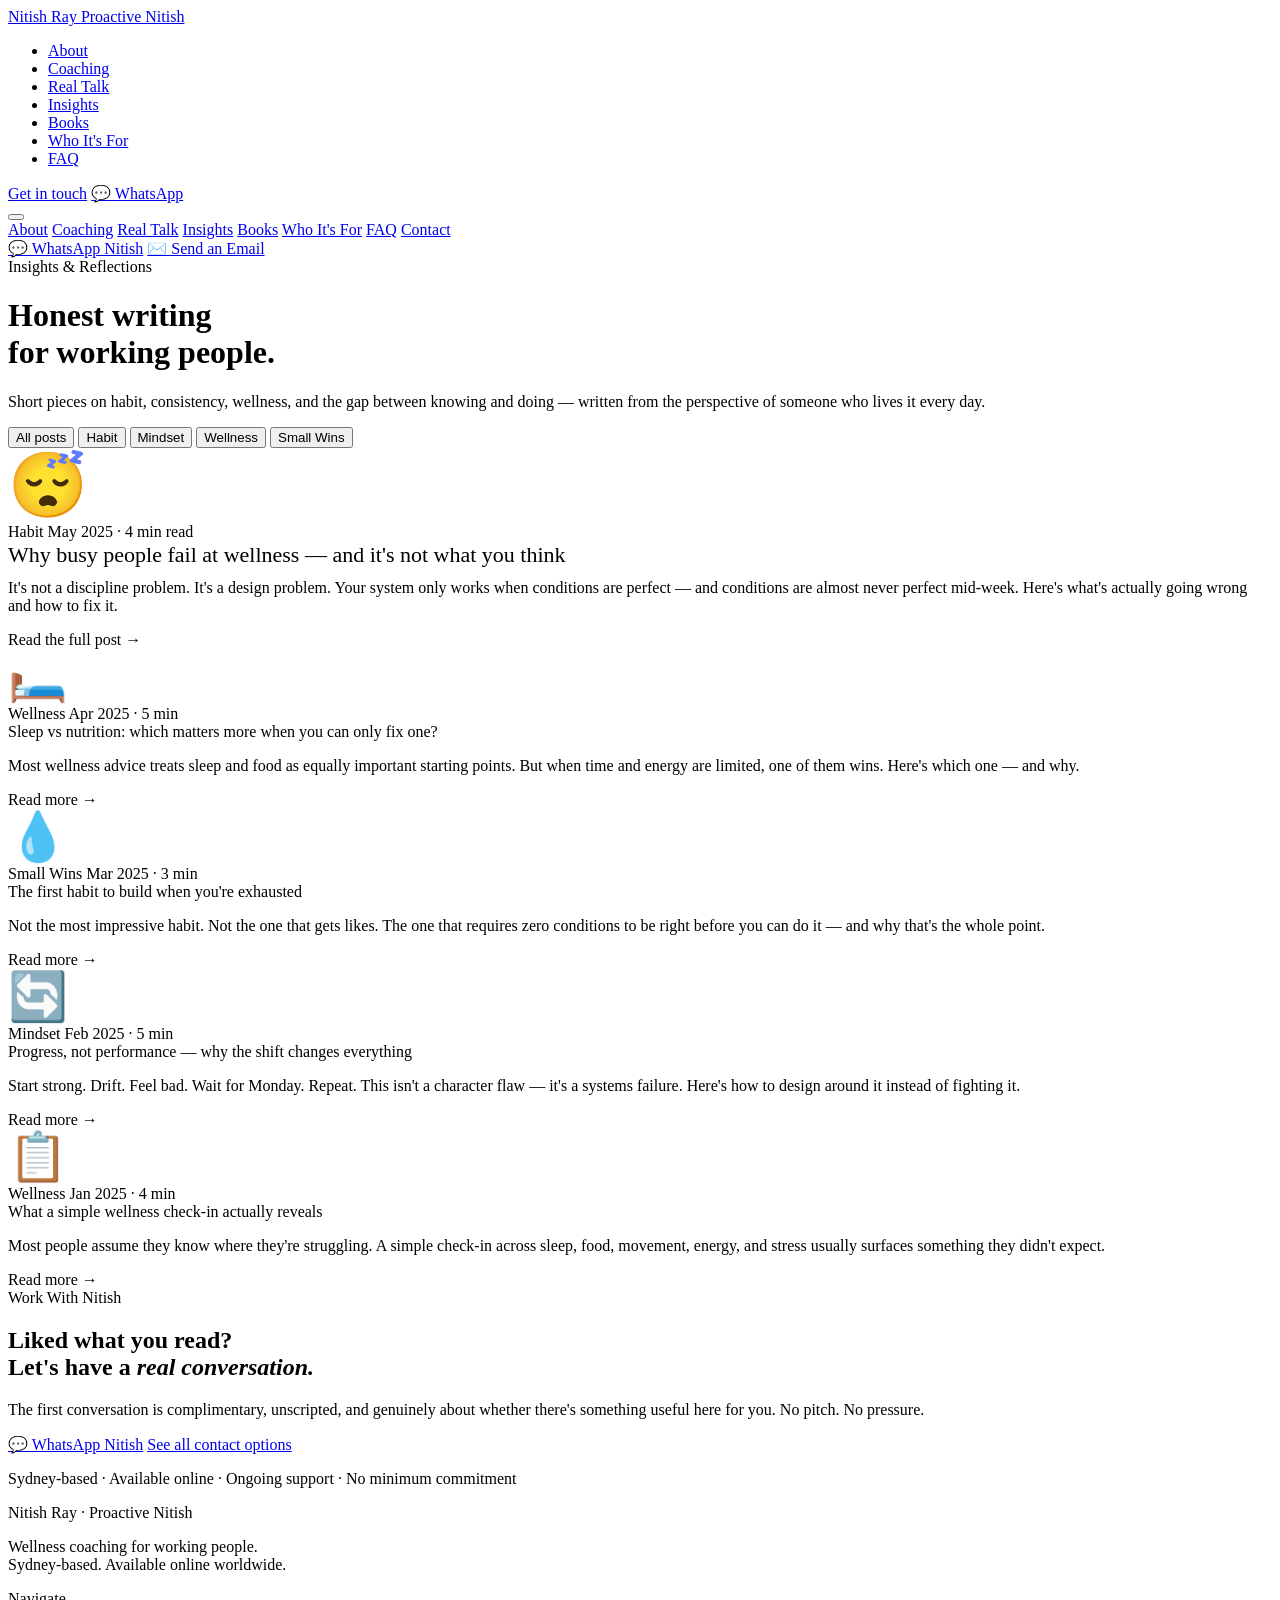
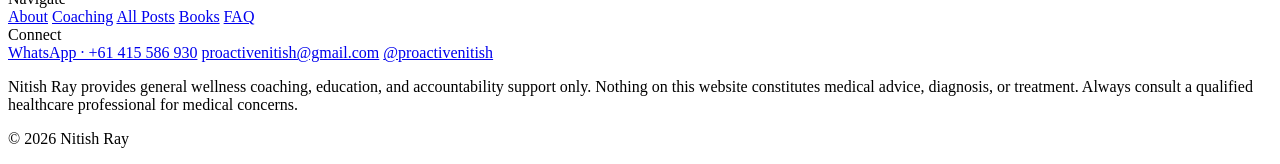
==== commit c0ec7525: "Add files via upload" ====
--- a/index.html
+++ b/index.html
@@ -1,796 +1,224 @@
 <!DOCTYPE html>
 <html lang="en">
 <head>
-  <meta charset="UTF-8" />
-  <meta name="viewport" content="width=device-width, initial-scale=1.0" />
-  <meta http-equiv="X-UA-Compatible" content="IE=edge" />
-
-  <title>Nitish Ray — Wellness Coach for Busy People | Proactive Nitish</title>
-  <meta name="description" content="Nitish Ray is a wellness coach in Sydney helping busy working people build simple, lasting habits around sleep, food, movement, energy, and stress, without overhauling their life." />
-  <meta name="keywords" content="wellness coach Sydney, habit coach, wellness coaching Australia, busy people wellness, sleep habits, nutrition habits, stress management, Nitish Ray, Proactive Nitish" />
-  <meta name="author" content="Nitish Ray" />
-  <meta name="robots" content="index, follow" />
-  <link rel="canonical" href="https://nitishray.com/" />
-
-  <meta property="og:type"         content="website" />
-  <meta property="og:url"          content="https://nitishray.com/" />
-  <meta property="og:title"        content="Nitish Ray — Wellness Coach for Busy People" />
-  <meta property="og:description"  content="Progress, not performance. Simple, realistic wellness coaching for people who work hard, feel drained, and want to feel better without a complete life overhaul." />
-  <meta property="og:image"        content="https://nitishray.com/images/og-image.jpg" />
-  <meta property="og:image:width"  content="1200" />
-  <meta property="og:image:height" content="630" />
-  <meta property="og:locale"       content="en_AU" />
-  <meta property="og:site_name"    content="Proactive Nitish" />
-
-  <meta name="twitter:card"        content="summary_large_image" />
-  <meta name="twitter:title"       content="Nitish Ray — Wellness Coach for Busy People" />
-  <meta name="twitter:description" content="Progress, not performance. Simple wellness coaching for busy working people." />
-  <meta name="twitter:image"       content="https://nitishray.com/images/og-image.jpg" />
-
-  <script type="application/ld+json">
-  {
-    "@context": "https://schema.org",
-    "@graph": [
-      {
-        "@type": "WebSite",
-        "@id": "https://nitishray.com/#website",
-        "url": "https://nitishray.com",
-        "name": "Proactive Nitish",
-        "description": "Wellness coaching for busy working people by Nitish Ray, based in Sydney, Australia.",
-        "inLanguage": "en-AU",
-        "publisher": { "@id": "https://nitishray.com/#nitishray" }
-      },
-      {
-        "@type": "Person",
-        "@id": "https://nitishray.com/#nitishray",
-        "name": "Nitish Ray",
-        "alternateName": "Proactive Nitish",
-        "url": "https://nitishray.com",
-        "image": {
-          "@type": "ImageObject",
-          "url": "https://nitishray.com/images/nitish-ray.jpg",
-          "width": 800,
-          "height": 1000
-        },
-        "description": "Nitish Ray is a wellness coach based in Sydney, Australia, helping busy working people build simple, lasting habits around sleep, nutrition, movement, energy, and stress.",
-        "jobTitle": "Wellness Coach",
-        "knowsAbout": ["Wellness Coaching","Habit Formation","Sleep Habits","Nutrition Basics","Stress Management","Energy Management","Hydration","Daily Movement"],
-        "address": {
-          "@type": "PostalAddress",
-          "addressLocality": "Sydney",
-          "addressRegion": "New South Wales",
-          "addressCountry": "AU"
-        },
-        "sameAs": ["https://www.instagram.com/proactivenitish"]
-      },
-      {
-        "@type": "Service",
-        "@id": "https://nitishray.com/#coaching",
-        "name": "Private Wellness Coaching",
-        "provider": { "@id": "https://nitishray.com/#nitishray" },
-        "serviceType": "Wellness Coaching",
-        "description": "Private one-on-one wellness coaching sessions covering habits, sleep, nutrition basics, daily movement, energy management, stress awareness, and hydration. Tailored for busy working people. Available in-person in Sydney and online.",
-        "areaServed": { "@type": "Country", "name": "Australia" },
-        "offers": {
-          "@type": "Offer",
-          "description": "Private wellness coaching with regular 4-week check-ins and ongoing support for as long as needed.",
-          "availability": "https://schema.org/InStock"
-        }
-      },
-      {
-        "@type": "FAQPage",
-        "@id": "https://nitishray.com/#faq",
-        "mainEntity": [
-          {
-            "@type": "Question",
-            "name": "Who is Nitish Ray's wellness coaching for?",
-            "acceptedAnswer": {
-              "@type": "Answer",
-              "text": "Nitish works with busy working people — those with full-time jobs, long commutes, and limited energy who want to feel better without a complete life overhaul."
-            }
-          },
-          {
-            "@type": "Question",
-            "name": "What does a wellness coaching session with Nitish Ray cover?",
-            "acceptedAnswer": {
-              "@type": "Answer",
-              "text": "Sessions focus on what is most relevant to you right now: sleep habits, nutrition basics, daily movement, energy management, stress awareness, or hydration."
-            }
-          },
-          {
-            "@type": "Question",
-            "name": "Is Nitish Ray's coaching medical advice?",
-            "acceptedAnswer": {
-              "@type": "Answer",
-              "text": "No. Nitish Ray offers general wellness coaching and education, not medical advice, diagnosis, or treatment. For specific health concerns, always consult a qualified GP or healthcare professional."
-            }
-          },
-          {
-            "@type": "Question",
-            "name": "How long does the coaching support last?",
-            "acceptedAnswer": {
-              "@type": "Answer",
-              "text": "Support is ongoing for as long as it is useful. Check-ins begin at 4 weeks and continue at a rhythm that suits each person."
-            }
-          },
-          {
-            "@type": "Question",
-            "name": "Is Nitish Ray's coaching available online?",
-            "acceptedAnswer": {
-              "@type": "Answer",
-              "text": "Yes. Nitish is based in Sydney so in-person sessions are available locally. Online coaching is also available for people elsewhere in Australia or internationally."
-            }
-          }
-        ]
-      }
-    ]
-  }
-  </script>
-
-  <link rel="preconnect" href="https://fonts.googleapis.com" />
-  <link rel="preconnect" href="https://fonts.gstatic.com" crossorigin />
-  <link href="https://fonts.googleapis.com/css2?family=Cormorant+Garamond:ital,wght@0,300;0,400;0,500;0,600;1,300;1,400;1,500&family=Plus+Jakarta+Sans:wght@300;400;500;600&display=swap" rel="stylesheet" />
-
-  <link rel="stylesheet" href="css/tokens.css" />
-  <link rel="stylesheet" href="css/reset.css" />
-  <link rel="stylesheet" href="css/style.css" />
+<meta charset="UTF-8"/>
+<meta name="viewport" content="width=device-width, initial-scale=1.0"/>
+<title>Insights — Proactive Nitish</title>
+<meta name="description" content="Honest writing on habit, consistency, wellness, and the gap between knowing and doing — from someone who lives it."/>
+<link rel="preconnect" href="https://fonts.googleapis.com"/>
+<link href="https://fonts.googleapis.com/css2?family=Instrument+Serif:ital@0;1&family=Outfit:wght@300;400;500;600&display=swap" rel="stylesheet"/>
+<link rel="stylesheet" href="css/tokens.css"/>
+<link rel="stylesheet" href="css/base.css"/>
+<link rel="stylesheet" href="css/components.css"/>
+<link rel="stylesheet" href="css/nav.css"/>
+<link rel="stylesheet" href="css/sections.css"/>
+<link rel="stylesheet" href="css/blog.css"/>
 </head>
-
 <body>
 
-
-<!-- ═══════════════════════════════════════════════════════
-     NAV
-════════════════════════════════════════════════════════ -->
-<header id="nav" class="nav" role="banner">
-  <div class="container">
-    <nav class="nav__inner" aria-label="Main navigation">
-
-      <a href="/" class="nav__logo" aria-label="Proactive Nitish — Home">
-        Proactive <span>Nitish</span>
-      </a>
-
-      <ul class="nav__links" role="list">
-        <li><a href="#about">About</a></li>
-        <li><a href="#pillars">Focus Areas</a></li>
-        <li><a href="#how">How It Works</a></li>
-        <li><a href="blog.html">Blog</a></li>
-        <li><a href="#faq">FAQ</a></li>
-        <li><a href="#contact" class="btn btn-primary">Work With Me</a></li>
-      </ul>
-
-      <button
-        id="navToggle"
-        class="nav__toggle"
-        aria-label="Open menu"
-        aria-expanded="false"
-        aria-controls="navDrawer"
-      >
-        <span></span>
-        <span></span>
-        <span></span>
-      </button>
-
-    </nav>
-  </div>
-
-  <nav id="navDrawer" class="nav__drawer" aria-label="Mobile navigation">
-    <a href="#about">About</a>
-    <a href="#pillars">Focus Areas</a>
-    <a href="#how">How It Works</a>
-    <a href="blog.html">Blog</a>
-    <a href="#faq">FAQ</a>
-    <a href="#contact" class="btn btn-primary">Work With Me</a>
-  </nav>
+<nav id="nav">
+  <div class="nav-row">
+    <a href="index.html" class="nav-logo">
+      Nitish Ray <span class="nav-logo-pill">Proactive Nitish</span>
+    </a>
+    <ul class="nav-links">
+      <li><a href="index.html#about">About</a></li>
+      <li><a href="index.html#coaching">Coaching</a></li>
+      <li><a href="index.html#honest">Real Talk</a></li>
+      <li><a href="blog.html" class="active">Insights</a></li>
+      <li><a href="index.html#books">Books</a></li>
+      <li><a href="index.html#who">Who It's For</a></li>
+      <li><a href="index.html#faq">FAQ</a></li>
+    </ul>
+    <div class="nav-actions">
+      <a href="index.html#contact" class="btn btn-outline btn-sm">Get in touch</a>
+      <a href="https://wa.me/61415586930" class="btn btn-dark btn-sm" target="_blank" rel="noopener">💬 WhatsApp</a>
+    </div>
+    <button class="nav-ham" id="nav-ham" aria-label="Open menu" aria-expanded="false" aria-controls="mob-menu">
+      <span></span><span></span><span></span>
+    </button>
+  </div>
+</nav>
+
+<div class="mob-menu" id="mob-menu">
+  <a href="index.html#about">About</a>
+  <a href="index.html#coaching">Coaching</a>
+  <a href="index.html#honest">Real Talk</a>
+  <a href="blog.html">Insights</a>
+  <a href="index.html#books">Books</a>
+  <a href="index.html#who">Who It's For</a>
+  <a href="index.html#faq">FAQ</a>
+  <a href="index.html#contact">Contact</a>
+  <div class="mob-ctas">
+    <a href="https://wa.me/61415586930" class="btn btn-dark btn-lg" target="_blank" rel="noopener">💬 WhatsApp Nitish</a>
+    <a href="mailto:proactivenitish@gmail.com" class="btn btn-outline btn-lg">✉️ Send an Email</a>
+  </div>
+</div>
+
+<!-- HERO -->
+<header class="blog-hero">
+  <div class="wrap">
+    <div class="eyebrow blog-hero-label">Insights &amp; Reflections</div>
+    <h1 class="blog-hero-title">Honest writing<br/>for working people.</h1>
+    <p class="blog-hero-sub">Short pieces on habit, consistency, wellness, and the gap between knowing and doing — written from the perspective of someone who lives it every day.</p>
+    <div class="blog-filters">
+      <button class="filter-btn active" data-filter="all">All posts</button>
+      <button class="filter-btn" data-filter="habit">Habit</button>
+      <button class="filter-btn" data-filter="mindset">Mindset</button>
+      <button class="filter-btn" data-filter="wellness">Wellness</button>
+      <button class="filter-btn" data-filter="small-wins">Small Wins</button>
+    </div>
+  </div>
 </header>
 
-
-<!-- ═══════════════════════════════════════════════════════
-     HERO
-════════════════════════════════════════════════════════ -->
-<main>
-<section id="hero" class="hero" aria-label="Introduction">
-  <div class="hero__bg" aria-hidden="true"></div>
-
-  <div class="container">
-    <div class="hero__grid">
-
-      <div class="hero__content">
-
-        <h1 class="hero__headline reveal">
-          Progress,<br />not <em>performance.</em>
-        </h1>
-
-        <p class="hero__tagline reveal reveal-delay-1">
-          Wellness that fits your actual life.
-        </p>
-
-        <p class="hero__sub reveal reveal-delay-2">
-          Hi, I'm Nitish Ray. I help busy working people build simple, lasting habits, without overhauling everything. No perfect routine required.
-        </p>
-
-        <div class="hero__actions reveal reveal-delay-3">
-          <a href="#contact" class="btn btn-primary">Start a Conversation</a>
-          <a href="#how" class="btn btn-ghost">How It Works</a>
-        </div>
-
-        <div class="hero__trust reveal reveal-delay-3" aria-label="Quick facts">
-          <div class="trust-item">
-            <span class="trust-num">1:1</span>
-            <span class="trust-label">Private only</span>
-          </div>
-          <div class="trust-item">
-            <span class="trust-num">8</span>
-            <span class="trust-label">Focus areas</span>
-          </div>
-          <div class="trust-item">
-            <span class="trust-num">&#8734;</span>
-            <span class="trust-label">Ongoing support</span>
-          </div>
-          <div class="trust-item">
-            <span class="trust-num">0</span>
-            <span class="trust-label">Hype. Ever.</span>
-          </div>
-        </div>
-
+<!-- LISTING -->
+<main class="blog-listing">
+  <div class="wrap">
+    <div class="blog-listing-grid">
+
+      <!-- Featured: Why busy people fail -->
+      <a href="posts/why-busy-people-fail-at-wellness.html"
+         class="blog-card-featured reveal"
+         data-category="habit"
+         style="text-decoration:none;color:inherit">
+        <div class="blog-thumb thumb-green" style="font-size:4rem">😴</div>
+        <div class="blog-body">
+          <div class="blog-meta">
+            <span class="blog-cat">Habit</span>
+            <span class="blog-date">May 2025</span>
+            <span class="blog-read-time">· 4 min read</span>
+          </div>
+          <div class="blog-title" style="font-size:1.375rem;line-height:1.3">Why busy people fail at wellness — and it's not what you think</div>
+          <p class="blog-excerpt" style="margin-top:10px">It's not a discipline problem. It's a design problem. Your system only works when conditions are perfect — and conditions are almost never perfect mid-week. Here's what's actually going wrong and how to fix it.</p>
+          <span class="blog-link" style="margin-top:20px">Read the full post →</span>
+        </div>
+      </a>
+
+      <!-- Standard: Sleep vs Nutrition -->
+      <a href="posts/sleep-vs-nutrition.html"
+         class="blog-card-std reveal reveal-d1"
+         data-category="wellness"
+         style="text-decoration:none;color:inherit">
+        <div class="blog-thumb thumb-purple" style="font-size:3rem">🛏️</div>
+        <div class="blog-body">
+          <div class="blog-meta">
+            <span class="blog-cat">Wellness</span>
+            <span class="blog-date">Apr 2025</span>
+            <span class="blog-read-time">· 5 min</span>
+          </div>
+          <div class="blog-title">Sleep vs nutrition: which matters more when you can only fix one?</div>
+          <p class="blog-excerpt">Most wellness advice treats sleep and food as equally important starting points. But when time and energy are limited, one of them wins. Here's which one — and why.</p>
+          <span class="blog-link">Read more →</span>
+        </div>
+      </a>
+
+      <!-- Standard: First habit -->
+      <a href="posts/first-habit-when-exhausted.html"
+         class="blog-card-std reveal"
+         data-category="small-wins"
+         style="text-decoration:none;color:inherit">
+        <div class="blog-thumb thumb-blue" style="font-size:3rem">💧</div>
+        <div class="blog-body">
+          <div class="blog-meta">
+            <span class="blog-cat">Small Wins</span>
+            <span class="blog-date">Mar 2025</span>
+            <span class="blog-read-time">· 3 min</span>
+          </div>
+          <div class="blog-title">The first habit to build when you're exhausted</div>
+          <p class="blog-excerpt">Not the most impressive habit. Not the one that gets likes. The one that requires zero conditions to be right before you can do it — and why that's the whole point.</p>
+          <span class="blog-link">Read more →</span>
+        </div>
+      </a>
+
+      <!-- Standard: Progress not performance -->
+      <a href="posts/progress-not-performance.html"
+         class="blog-card-std reveal reveal-d1"
+         data-category="mindset"
+         style="text-decoration:none;color:inherit">
+        <div class="blog-thumb thumb-amber" style="font-size:3rem">🔄</div>
+        <div class="blog-body">
+          <div class="blog-meta">
+            <span class="blog-cat">Mindset</span>
+            <span class="blog-date">Feb 2025</span>
+            <span class="blog-read-time">· 5 min</span>
+          </div>
+          <div class="blog-title">Progress, not performance — why the shift changes everything</div>
+          <p class="blog-excerpt">Start strong. Drift. Feel bad. Wait for Monday. Repeat. This isn't a character flaw — it's a systems failure. Here's how to design around it instead of fighting it.</p>
+          <span class="blog-link">Read more →</span>
+        </div>
+      </a>
+
+      <!-- Standard: Wellness check -->
+      <a href="posts/what-a-wellness-check-reveals.html"
+         class="blog-card-std reveal reveal-d2"
+         data-category="wellness"
+         style="text-decoration:none;color:inherit">
+        <div class="blog-thumb thumb-teal" style="font-size:3rem">📋</div>
+        <div class="blog-body">
+          <div class="blog-meta">
+            <span class="blog-cat">Wellness</span>
+            <span class="blog-date">Jan 2025</span>
+            <span class="blog-read-time">· 4 min</span>
+          </div>
+          <div class="blog-title">What a simple wellness check-in actually reveals</div>
+          <p class="blog-excerpt">Most people assume they know where they're struggling. A simple check-in across sleep, food, movement, energy, and stress usually surfaces something they didn't expect.</p>
+          <span class="blog-link">Read more →</span>
+        </div>
+      </a>
+
+    </div>
+  </div>
+</main>
+
+<!-- CTA -->
+<section class="section cta-section">
+  <div class="wrap">
+    <div class="cta-inner reveal">
+      <div class="eyebrow cta-eyebrow">Work With Nitish</div>
+      <h2 class="cta-heading">Liked what you read?<br/>Let's have a <em>real conversation.</em></h2>
+      <p class="cta-sub">The first conversation is complimentary, unscripted, and genuinely about whether there's something useful here for you. No pitch. No pressure.</p>
+      <div class="cta-btns">
+        <a href="https://wa.me/61415586930" class="btn btn-green btn-lg" target="_blank" rel="noopener">💬 WhatsApp Nitish</a>
+        <a href="index.html#contact" class="btn btn-ghost-dark btn-lg">See all contact options</a>
       </div>
-
-      <!-- Visual — desktop only -->
-      <div class="hero__visual reveal reveal-delay-2" aria-hidden="true">
-        <div class="hero__card-wrap">
-          <div class="hero__card-back"></div>
-          <div class="hero__card">
-            <p class="hero__card-tag">What this is really about</p>
-            <blockquote class="hero__card-quote">
-              "I didn't need another plan. I needed someone to help me actually follow one."
-            </blockquote>
-            <div class="hero__card-author">
-              <div class="card-author__avatar">NR</div>
-              <div>
-                <p class="card-author__name">Proactive Nitish</p>
-                <p class="card-author__role">Real-life wellness, no hype</p>
-              </div>
-            </div>
-          </div>
-        </div>
-
-        <div class="hero__stats">
-          <div class="stat-chip">
-            <div class="stat-chip__num">4wk+</div>
-            <div class="stat-chip__label">Check-in rhythm</div>
-          </div>
-          <div class="stat-chip">
-            <div class="stat-chip__num">SYD</div>
-            <div class="stat-chip__label">In-person &amp; online</div>
-          </div>
-          <div class="stat-chip">
-            <div class="stat-chip__num">0%</div>
-            <div class="stat-chip__label">Medical claims</div>
-          </div>
-        </div>
+      <p class="cta-note">Sydney-based · Available online · Ongoing support · No minimum commitment</p>
+    </div>
+  </div>
+</section>
+
+<footer id="footer">
+  <div class="footer-grid">
+    <div>
+      <div class="footer-brand-name">Nitish Ray · <span>Proactive Nitish</span></div>
+      <p class="footer-tagline">Wellness coaching for working people.<br/>Sydney-based. Available online worldwide.</p>
+    </div>
+    <div>
+      <div class="footer-col-title">Navigate</div>
+      <div class="footer-links">
+        <a href="index.html#about">About</a>
+        <a href="index.html#coaching">Coaching</a>
+        <a href="blog.html">All Posts</a>
+        <a href="index.html#books">Books</a>
+        <a href="index.html#faq">FAQ</a>
       </div>
-
-    </div>
-  </div>
-</section>
-
-
-<!-- ═══════════════════════════════════════════════════════
-     MARQUEE
-════════════════════════════════════════════════════════ -->
-<div class="marquee" aria-hidden="true" role="presentation">
-  <div class="marquee__track">
-    <span class="marquee__item"><span class="marquee__dot"></span>Sleep Habits</span>
-    <span class="marquee__item"><span class="marquee__dot"></span>Daily Movement</span>
-    <span class="marquee__item"><span class="marquee__dot"></span>Energy Management</span>
-    <span class="marquee__item"><span class="marquee__dot"></span>Stress Awareness</span>
-    <span class="marquee__item"><span class="marquee__dot"></span>Basic Nutrition</span>
-    <span class="marquee__item"><span class="marquee__dot"></span>Hydration</span>
-    <span class="marquee__item"><span class="marquee__dot"></span>Habit Tracking</span>
-    <span class="marquee__item"><span class="marquee__dot"></span>Mindset</span>
-    <span class="marquee__item"><span class="marquee__dot"></span>Progress Not Performance</span>
-    <span class="marquee__item"><span class="marquee__dot"></span>Sleep Habits</span>
-    <span class="marquee__item"><span class="marquee__dot"></span>Daily Movement</span>
-    <span class="marquee__item"><span class="marquee__dot"></span>Energy Management</span>
-    <span class="marquee__item"><span class="marquee__dot"></span>Stress Awareness</span>
-    <span class="marquee__item"><span class="marquee__dot"></span>Basic Nutrition</span>
-    <span class="marquee__item"><span class="marquee__dot"></span>Hydration</span>
-    <span class="marquee__item"><span class="marquee__dot"></span>Habit Tracking</span>
-    <span class="marquee__item"><span class="marquee__dot"></span>Mindset</span>
-    <span class="marquee__item"><span class="marquee__dot"></span>Progress Not Performance</span>
-  </div>
-</div>
-
-
-<!-- ═══════════════════════════════════════════════════════
-     ABOUT
-════════════════════════════════════════════════════════ -->
-<section id="about" class="bg-subtle" aria-labelledby="about-heading">
-  <div class="container">
-    <div class="about__grid">
-
-      <div class="about__image-wrap reveal">
-        <figure class="about__image">
-          <img
-            src="images/nitish-ray.jpg"
-            alt="Nitish Ray — Wellness Coach, Sydney"
-            width="800"
-            height="1000"
-            loading="lazy"
-          />
-        </figure>
-        <div class="about__badge" aria-hidden="true">
-          <span class="about__badge-num">100%</span>
-          <span class="about__badge-text">No hype</span>
-        </div>
+    </div>
+    <div>
+      <div class="footer-col-title">Connect</div>
+      <div class="footer-links">
+        <a href="https://wa.me/61415586930" target="_blank" rel="noopener">WhatsApp · +61 415 586 930</a>
+        <a href="mailto:proactivenitish@gmail.com">proactivenitish@gmail.com</a>
+        <a href="https://instagram.com/proactivenitish" target="_blank" rel="noopener">@proactivenitish</a>
       </div>
-
-      <div class="about__content">
-        <span class="tag reveal">About Nitish</span>
-
-        <h2 id="about-heading" class="reveal reveal-delay-1">
-          Built from <em>real life,</em><br />not a perfect routine
-        </h2>
-
-        <p class="reveal reveal-delay-2">
-          I know what it's like to work full time, commute long hours, and still try to take care of yourself. I'm not a wellness influencer with a perfect morning routine. I'm someone genuinely navigating a demanding schedule and figuring out what actually works when energy is low and time is short.
-        </p>
-
-        <p class="reveal reveal-delay-3">
-          That's what I help people with, <strong>finding the smallest, most realistic version of better</strong> that you can actually stick to. Not the version that sounds impressive. The version that fits your actual week.
-        </p>
-
-        <p class="reveal reveal-delay-3">
-          My approach is built on honest conversation, a single focus at a time, and ongoing support that keeps you accountable without making you feel guilty. <strong>Everything stays practical, private, and pressure-free.</strong>
-        </p>
-
-        <div class="about__values reveal reveal-delay-4" role="list" aria-label="Brand values">
-          <span class="value-chip" role="listitem">Trust-first</span>
-          <span class="value-chip" role="listitem">No pressure</span>
-          <span class="value-chip" role="listitem">Realistic</span>
-          <span class="value-chip" role="listitem">Private 1:1</span>
-          <span class="value-chip" role="listitem">Sydney-based</span>
-          <span class="value-chip" role="listitem">Honest</span>
-          <span class="value-chip" role="listitem">Online available</span>
-        </div>
-      </div>
-
-    </div>
-  </div>
-</section>
-
-
-<!-- ═══════════════════════════════════════════════════════
-     PILLARS
-════════════════════════════════════════════════════════ -->
-<section id="pillars" aria-labelledby="pillars-heading">
-  <div class="container">
-
-    <div class="section-header reveal">
-      <span class="tag">Focus Areas</span>
-      <h2 id="pillars-heading">Eight focus areas.<br />One small step at a time.</h2>
-      <p>Every session focuses on what's most relevant to you right now, not everything at once. Small, consistent wins beat overwhelming overhauls every single time.</p>
-    </div>
-
-    <div class="pillars__grid" role="list" aria-label="Wellness focus areas">
-
-      <article class="pillar-card reveal" role="listitem">
-        <div class="pillar-card__num" aria-hidden="true">01</div>
-        <div class="pillar-card__icon" aria-hidden="true">🌙</div>
-        <h3 class="pillar-card__title">Sleep</h3>
-        <p class="pillar-card__desc">Understanding what's disrupting your rest and finding simple shifts that improve how you wake up, without needing perfect conditions.</p>
-      </article>
-
-      <article class="pillar-card reveal reveal-delay-1" role="listitem">
-        <div class="pillar-card__num" aria-hidden="true">02</div>
-        <div class="pillar-card__icon" aria-hidden="true">🥗</div>
-        <h3 class="pillar-card__title">Basic Nutrition</h3>
-        <p class="pillar-card__desc">No meal plans or restrictive diets. Practical awareness of what you're eating and easy anchors that support your energy through the day.</p>
-      </article>
-
-      <article class="pillar-card reveal reveal-delay-2" role="listitem">
-        <div class="pillar-card__num" aria-hidden="true">03</div>
-        <div class="pillar-card__icon" aria-hidden="true">🚶</div>
-        <h3 class="pillar-card__title">Daily Movement</h3>
-        <p class="pillar-card__desc">Movement that fits your real schedule, not gym memberships and HIIT sessions. Consistency over intensity, always.</p>
-      </article>
-
-      <article class="pillar-card reveal" role="listitem">
-        <div class="pillar-card__num" aria-hidden="true">04</div>
-        <div class="pillar-card__icon" aria-hidden="true">⚡</div>
-        <h3 class="pillar-card__title">Energy Management</h3>
-        <p class="pillar-card__desc">Identifying what drains you and what restores you, then building your day around that reality instead of fighting it.</p>
-      </article>
-
-      <article class="pillar-card reveal reveal-delay-1" role="listitem">
-        <div class="pillar-card__num" aria-hidden="true">05</div>
-        <div class="pillar-card__icon" aria-hidden="true">🌿</div>
-        <h3 class="pillar-card__title">Stress Awareness</h3>
-        <p class="pillar-card__desc">Recognising stress patterns before they accumulate, and having simple accessible tools to interrupt them before they compound.</p>
-      </article>
-
-      <article class="pillar-card reveal reveal-delay-2" role="listitem">
-        <div class="pillar-card__num" aria-hidden="true">06</div>
-        <div class="pillar-card__icon" aria-hidden="true">💧</div>
-        <h3 class="pillar-card__title">Hydration</h3>
-        <p class="pillar-card__desc">Often the most overlooked factor in fatigue and focus. Small, sustainable habits that actually stick without thinking about it.</p>
-      </article>
-
-      <article class="pillar-card reveal" role="listitem">
-        <div class="pillar-card__num" aria-hidden="true">07</div>
-        <div class="pillar-card__icon" aria-hidden="true">🧠</div>
-        <h3 class="pillar-card__title">Mindset &amp; Self-Talk</h3>
-        <p class="pillar-card__desc">How you talk to yourself on a hard week matters as much as what you eat. Building a realistic inner narrative around progress, not perfection, is a skill, not a personality trait.</p>
-      </article>
-
-      <article class="pillar-card reveal reveal-delay-1" role="listitem">
-        <div class="pillar-card__num" aria-hidden="true">08</div>
-        <div class="pillar-card__icon" aria-hidden="true">📋</div>
-        <h3 class="pillar-card__title">Habit Tracking</h3>
-        <p class="pillar-card__desc">What gets measured improves. Simple, low-friction ways to track the habits that matter, not a complicated system, just enough to stay honest with yourself week to week.</p>
-      </article>
-
-    </div>
-  </div>
-</section>
-
-
-<!-- ═══════════════════════════════════════════════════════
-     HOW IT WORKS
-════════════════════════════════════════════════════════ -->
-<section id="how" class="bg-subtle" aria-labelledby="how-heading">
-  <div class="container">
-
-    <div class="section-header reveal">
-      <span class="tag">The Process</span>
-      <h2 id="how-heading">Structured. Private.<br />Built around you.</h2>
-      <p>Every session follows a clear process, education, honest conversation, a proper wellness check, and a plan that actually fits your life. Then regular check-ins to keep it real.</p>
-    </div>
-
-    <div class="how__grid">
-
-      <ol class="how__steps" aria-label="How the coaching process works">
-
-        <li class="step reveal">
-          <div class="step__num" aria-hidden="true">1</div>
-          <div class="step__body">
-            <h3 class="step__title">Education first</h3>
-            <p class="step__desc">Nitish walks you through the key wellness areas that matter, sleep, blood sugar, heart health, stress, nutrition, and lifestyle, using a structured booklet so nothing gets missed and everything is explained clearly.</p>
-          </div>
-        </li>
-
-        <li class="step reveal reveal-delay-1">
-          <div class="step__num" aria-hidden="true">2</div>
-          <div class="step__body">
-            <h3 class="step__title">Your concerns, your priorities</h3>
-            <p class="step__desc">Once you understand the landscape, you share what matters most to you, energy, weight, sleep, digestion, stress, or anything else. No agenda, no assumptions. This is your session.</p>
-          </div>
-        </li>
-
-        <li class="step reveal reveal-delay-2">
-          <div class="step__num" aria-hidden="true">3</div>
-          <div class="step__body">
-            <h3 class="step__title">A proper wellness check</h3>
-            <p class="step__desc">Nitish conducts a simple body composition check and nutrition assessment to give you a clear starting point, real numbers, not guesses, so progress can be measured, not just felt.</p>
-          </div>
-        </li>
-
-        <li class="step reveal reveal-delay-3">
-          <div class="step__num" aria-hidden="true">4</div>
-          <div class="step__body">
-            <h3 class="step__title">A plan that fits your actual week</h3>
-            <p class="step__desc">From everything discussed, Nitish builds one focused, realistic plan, not a list of twenty things, just the most important next step. Small enough to survive a hard week.</p>
-          </div>
-        </li>
-
-        <li class="step reveal reveal-delay-4">
-          <div class="step__num" aria-hidden="true">5</div>
-          <div class="step__body">
-            <h3 class="step__title">Follow-through &amp; accountability</h3>
-            <p class="step__desc">This is where most programs fail, and where this one doesn't. Nitish checks in every four weeks, reviews what worked, adjusts what didn't, and keeps you moving forward for as long as you need. No guilt, no ghosting. Just consistent support from someone who actually remembers what you said last time.</p>
-          </div>
-        </li>
-
-      </ol>
-
-      <aside class="how__aside reveal reveal-delay-1" aria-label="Session options">
-
-        <div class="how__card">
-          <p class="how__card-tag">Follow-up Options</p>
-          <h3>Support for as long as you need it</h3>
-          <p>Check-ins start at 4 weeks and continue for as long as it's useful. No pressure to stop when you're still making progress.</p>
-          <ul class="how__options" role="list">
-            <li class="how__option">
-              <span class="how__option-label">4-Week Check-in</span>
-              <span class="how__option-badge">First milestone</span>
-            </li>
-            <li class="how__option">
-              <span class="how__option-label">8-Week Check-in</span>
-              <span class="how__option-badge">Most common</span>
-            </li>
-            <li class="how__option">
-              <span class="how__option-label">Ongoing Support</span>
-              <span class="how__option-badge">For as long as needed</span>
-            </li>
-          </ul>
-        </div>
-
-        <div class="disclaimer" role="note">
-          <span class="disclaimer__icon" aria-hidden="true">ℹ️</span>
-          <p>Nitish offers general wellness coaching and education, not medical advice, diagnosis, or treatment. For specific health concerns, please consult a qualified GP or healthcare professional.</p>
-        </div>
-
-      </aside>
-
-    </div>
-  </div>
-</section>
-
-
-<!-- ═══════════════════════════════════════════════════════
-     TESTIMONIALS
-════════════════════════════════════════════════════════ -->
-<section id="testimonials" class="bg-subtle" aria-labelledby="testimonials-heading">
-  <div class="container">
-    <div class="section-header reveal">
-      <span class="tag">What People Say</span>
-      <h2 id="testimonials-heading">Real people.<br /><em>Real results.</em></h2>
-      <p>Not transformations. Just honest accounts of what changed when someone stopped trying to be perfect and started being consistent.</p>
-    </div>
-  </div>
-
-  <div class="testimonials__carousel reveal">
-    <div class="testimonials__track" id="testimonialsTrack">
-
-      <div class="testimonial-slide">
-        <div class="testimonial-slide__inner">
-          <div class="testimonial-slide__quote">
-            "I've tried every morning routine tip on the internet. Nitish was the first person who actually looked at my schedule before suggesting anything. Three months later I'm sleeping better and I stopped skipping meals."
-          </div>
-          <div class="testimonial-slide__author">
-            <div class="testimonial-slide__avatar" aria-hidden="true">S</div>
-            <div>
-              <div class="testimonial-slide__name">Santosh M.</div>
-              <div class="testimonial-slide__role">Sydney</div>
-            </div>
-          </div>
-        </div>
-      </div>
-
-      <div class="testimonial-slide">
-        <div class="testimonial-slide__inner">
-          <div class="testimonial-slide__quote">
-            "Honestly I came in skeptical. I thought it was going to be another supplement pitch. It wasn't. We spent most of the first session talking about what my week actually looks like. The plan had four things on it. I've stuck to three of them."
-          </div>
-          <div class="testimonial-slide__author">
-            <div class="testimonial-slide__avatar" aria-hidden="true">C</div>
-            <div>
-              <div class="testimonial-slide__name">Chris T.</div>
-              <div class="testimonial-slide__role">Sydney</div>
-            </div>
-          </div>
-        </div>
-      </div>
-
-      <div class="testimonial-slide">
-        <div class="testimonial-slide__inner">
-          <div class="testimonial-slide__quote">
-            "The body check at the start was eye-opening, not scary, just real. Seeing actual numbers made it click in a way that generic advice never did. Six weeks in and my energy after work is genuinely different."
-          </div>
-          <div class="testimonial-slide__author">
-            <div class="testimonial-slide__avatar" aria-hidden="true">N</div>
-            <div>
-              <div class="testimonial-slide__name">Neha P.</div>
-              <div class="testimonial-slide__role">Sydney</div>
-            </div>
-          </div>
-        </div>
-      </div>
-
-    </div>
-
-    <div class="testimonials__dots" aria-label="Testimonial navigation">
-      <button class="testimonials__dot active" aria-label="Show testimonial 1" data-index="0"></button>
-      <button class="testimonials__dot" aria-label="Show testimonial 2" data-index="1"></button>
-      <button class="testimonials__dot" aria-label="Show testimonial 3" data-index="2"></button>
-    </div>
-  </div>
-
-  <div class="container">
-    <p class="testimonials__disclaimer reveal">
-      * Shared with permission. Individual results vary and depend on consistency, lifestyle, and personal circumstances. Results are not guaranteed.
-    </p>
-  </div>
-</section>
-
-
-<!-- ═══════════════════════════════════════════════════════
-     FAQ
-════════════════════════════════════════════════════════ -->
-<section id="faq" aria-labelledby="faq-heading">
-  <div class="container">
-    <div class="faq__grid">
-
-      <div class="faq__sidebar reveal">
-        <span class="tag">Questions</span>
-        <h2 id="faq-heading">Things people usually <em>ask</em></h2>
-        <p>If something isn't answered here, just reach out. Happy to have a quick chat before you commit to anything at all.</p>
-      </div>
-
-      <div class="faq__list reveal reveal-delay-1">
-
-        <div class="faq__item">
-          <div class="faq__question" role="button" tabindex="0" aria-expanded="false">
-            <span class="faq__question-text">Who is this coaching for?</span>
-            <span class="faq__toggle" aria-hidden="true">+</span>
-          </div>
-          <div class="faq__answer">
-            Busy working people, those with full-time jobs, long commutes, and limited energy who want to feel better without a complete life overhaul. If you've tried big programs and they haven't stuck, this is built for people exactly like you.
-          </div>
-        </div>
-
-        <div class="faq__item">
-          <div class="faq__question" role="button" tabindex="0" aria-expanded="false">
-            <span class="faq__question-text">What does a session actually cover?</span>
-            <span class="faq__toggle" aria-hidden="true">+</span>
-          </div>
-          <div class="faq__answer">
-            Whatever is most relevant to you right now, sleep, nutrition basics, movement, energy, stress, or hydration. The goal is always one clear, small action you can actually take this week. No information overload, no homework you'll resent.
-          </div>
-        </div>
-
-        <div class="faq__item">
-          <div class="faq__question" role="button" tabindex="0" aria-expanded="false">
-            <span class="faq__question-text">Is this medical advice?</span>
-            <span class="faq__toggle" aria-hidden="true">+</span>
-          </div>
-          <div class="faq__answer">
-            No. Nitish offers general wellness coaching and education. He is not a doctor and does not diagnose, treat, or prescribe anything. For medical concerns, always speak to a qualified GP or healthcare professional first.
-          </div>
-        </div>
-
-        <div class="faq__item">
-          <div class="faq__question" role="button" tabindex="0" aria-expanded="false">
-            <span class="faq__question-text">How long does the support last?</span>
-            <span class="faq__toggle" aria-hidden="true">+</span>
-          </div>
-          <div class="faq__answer">
-            As long as it's useful. There's no artificial cutoff. Check-ins start at 4 weeks and continue at whatever rhythm suits you. When you feel set, you stop. If life changes and you want to reconnect, you can.
-          </div>
-        </div>
-
-        <div class="faq__item">
-          <div class="faq__question" role="button" tabindex="0" aria-expanded="false">
-            <span class="faq__question-text">Can I do this online or does it have to be in person?</span>
-            <span class="faq__toggle" aria-hidden="true">+</span>
-          </div>
-          <div class="faq__answer">
-            Both are available. Nitish is based in Sydney so in-person sessions are possible locally. Online coaching is also available for people elsewhere in Australia or internationally.
-          </div>
-        </div>
-
-        <div class="faq__item">
-          <div class="faq__question" role="button" tabindex="0" aria-expanded="false">
-            <span class="faq__question-text">What if I don't follow through between sessions?</span>
-            <span class="faq__toggle" aria-hidden="true">+</span>
-          </div>
-          <div class="faq__answer">
-            That's part of the conversation, not something to hide. Real coaching includes honest check-ins about what didn't happen and why. The plan adjusts, no shame involved. If the habit didn't work, that's useful information, not a failure.
-          </div>
-        </div>
-
-      </div>
-    </div>
-  </div>
-</section>
-
-
-<!-- ═══════════════════════════════════════════════════════
-     CTA / CONTACT
-════════════════════════════════════════════════════════ -->
-<section id="contact" class="cta" aria-labelledby="cta-heading">
-  <div class="container">
-    <div class="cta__inner reveal">
-
-      <span class="tag">Work With Nitish</span>
-
-      <h2 id="cta-heading">
-        Two ways to<br /><em>get started</em>
-      </h2>
-
-      <p>Whether you're looking to feel better or build something of your own, it starts the same way, a real conversation.</p>
-
-      <div class="cta__paths">
-
-        <div class="cta__path">
-          <div class="cta__path-label">Looking to improve your wellness?</div>
-          <a
-            href="https://wa.me/61415586930?text=Hi%20Nitish%2C%20I%27d%20like%20to%20book%20a%20complimentary%2030-min%20wellness%20check"
-            target="_blank"
-            rel="noopener noreferrer"
-            class="btn btn-accent"
-          >
-            Book a Complimentary Wellness Check
-          </a>
-        </div>
-
-        <div class="cta__path-divider" aria-hidden="true">or</div>
-
-        <div class="cta__path">
-          <div class="cta__path-label">Interested in doing what I do?</div>
-          <a
-            href="https://wa.me/61415586930?text=Hi%20Nitish%2C%20I%27d%20like%20to%20know%20more%20about%20working%20with%20you"
-            target="_blank"
-            rel="noopener noreferrer"
-            class="btn btn-outline-light"
-          >
-            Let's Have a Conversation
-          </a>
-        </div>
-
-      </div>
-
-      <div class="cta__details" aria-label="Contact information">
-        <div class="cta-detail">
-          <span class="cta-detail__label">WhatsApp</span>
-          <span class="cta-detail__value">
-            <a href="https://wa.me/61415586930" target="_blank" rel="noopener noreferrer">+61 415 586 930</a>
-          </span>
-        </div>
-        <div class="cta-detail">
-          <span class="cta-detail__label">Email</span>
-          <span class="cta-detail__value">
-            <a href="mailto:proactivenitish@gmail.com">proactivenitish@gmail.com</a>
-          </span>
-        </div>
-        <div class="cta-detail">
-          <span class="cta-detail__label">Location</span>
-          <span class="cta-detail__value">Sydney, Australia</span>
-        </div>
-        <div class="cta-detail">
-          <span class="cta-detail__label">Instagram</span>
-          <span class="cta-detail__value">
-            <a href="https://www.instagram.com/proactivenitish" target="_blank" rel="noopener noreferrer">@proactivenitish</a>
-          </span>
-        </div>
-        <div class="cta-detail">
-          <span class="cta-detail__label">Sessions</span>
-          <span class="cta-detail__value">In-person &amp; Online</span>
-        </div>
-      </div>
-
-    </div>
-  </div>
-</section>
-</main>
-
-
-<!-- ═══════════════════════════════════════════════════════
-     FOOTER
-════════════════════════════════════════════════════════ -->
-<footer class="footer" role="contentinfo">
-  <div class="container">
-    <div class="footer__inner">
-
-      <a href="/" class="footer__logo" aria-label="Proactive Nitish — Home">
-        Proactive <span>Nitish</span>
-      </a>
-
-      <p class="footer__note">
-        General wellness coaching and education only, not medical advice. Always consult a qualified GP or health professional for medical concerns.
-        &copy; <span id="currentYear"></span> Nitish Ray. All rights reserved.
-      </p>
-
-      <nav class="footer__links" aria-label="Footer navigation">
-        <a href="https://wa.me/61415586930" target="_blank" rel="noopener noreferrer">WhatsApp</a>
-        <a href="https://www.instagram.com/proactivenitish" target="_blank" rel="noopener noreferrer">Instagram</a>
-      </nav>
-
-    </div>
+    </div>
+  </div>
+  <div class="footer-bottom">
+    <p class="footer-disclaimer">Nitish Ray provides general wellness coaching, education, and accountability support only. Nothing on this website constitutes medical advice, diagnosis, or treatment. Always consult a qualified healthcare professional for medical concerns.</p>
+    <p class="footer-copy">© 2026 Nitish Ray</p>
   </div>
 </footer>
 
-<script src="js/main.js" defer></script>
-
+<script src="js/nav.js" defer></script>
+<script src="js/reveal.js" defer></script>
+<script src="js/blog.js" defer></script>
 </body>
 </html>
